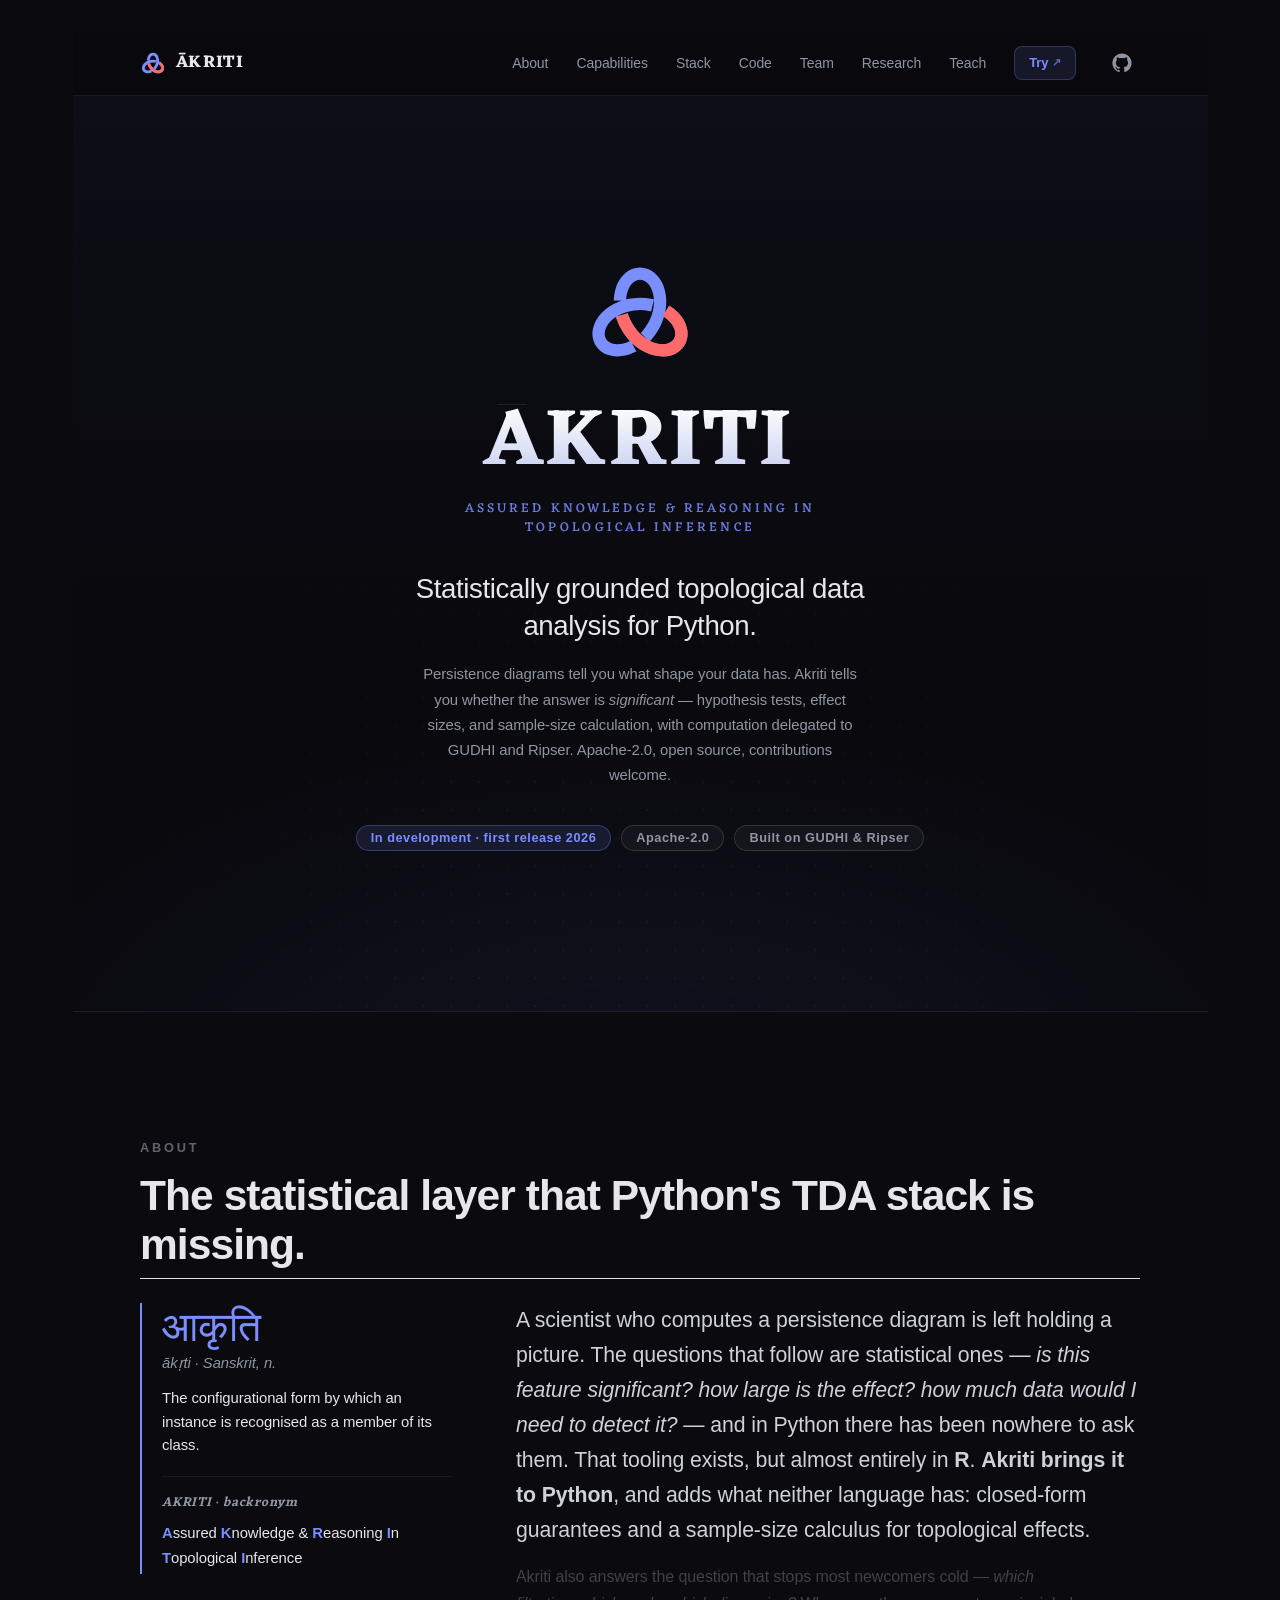
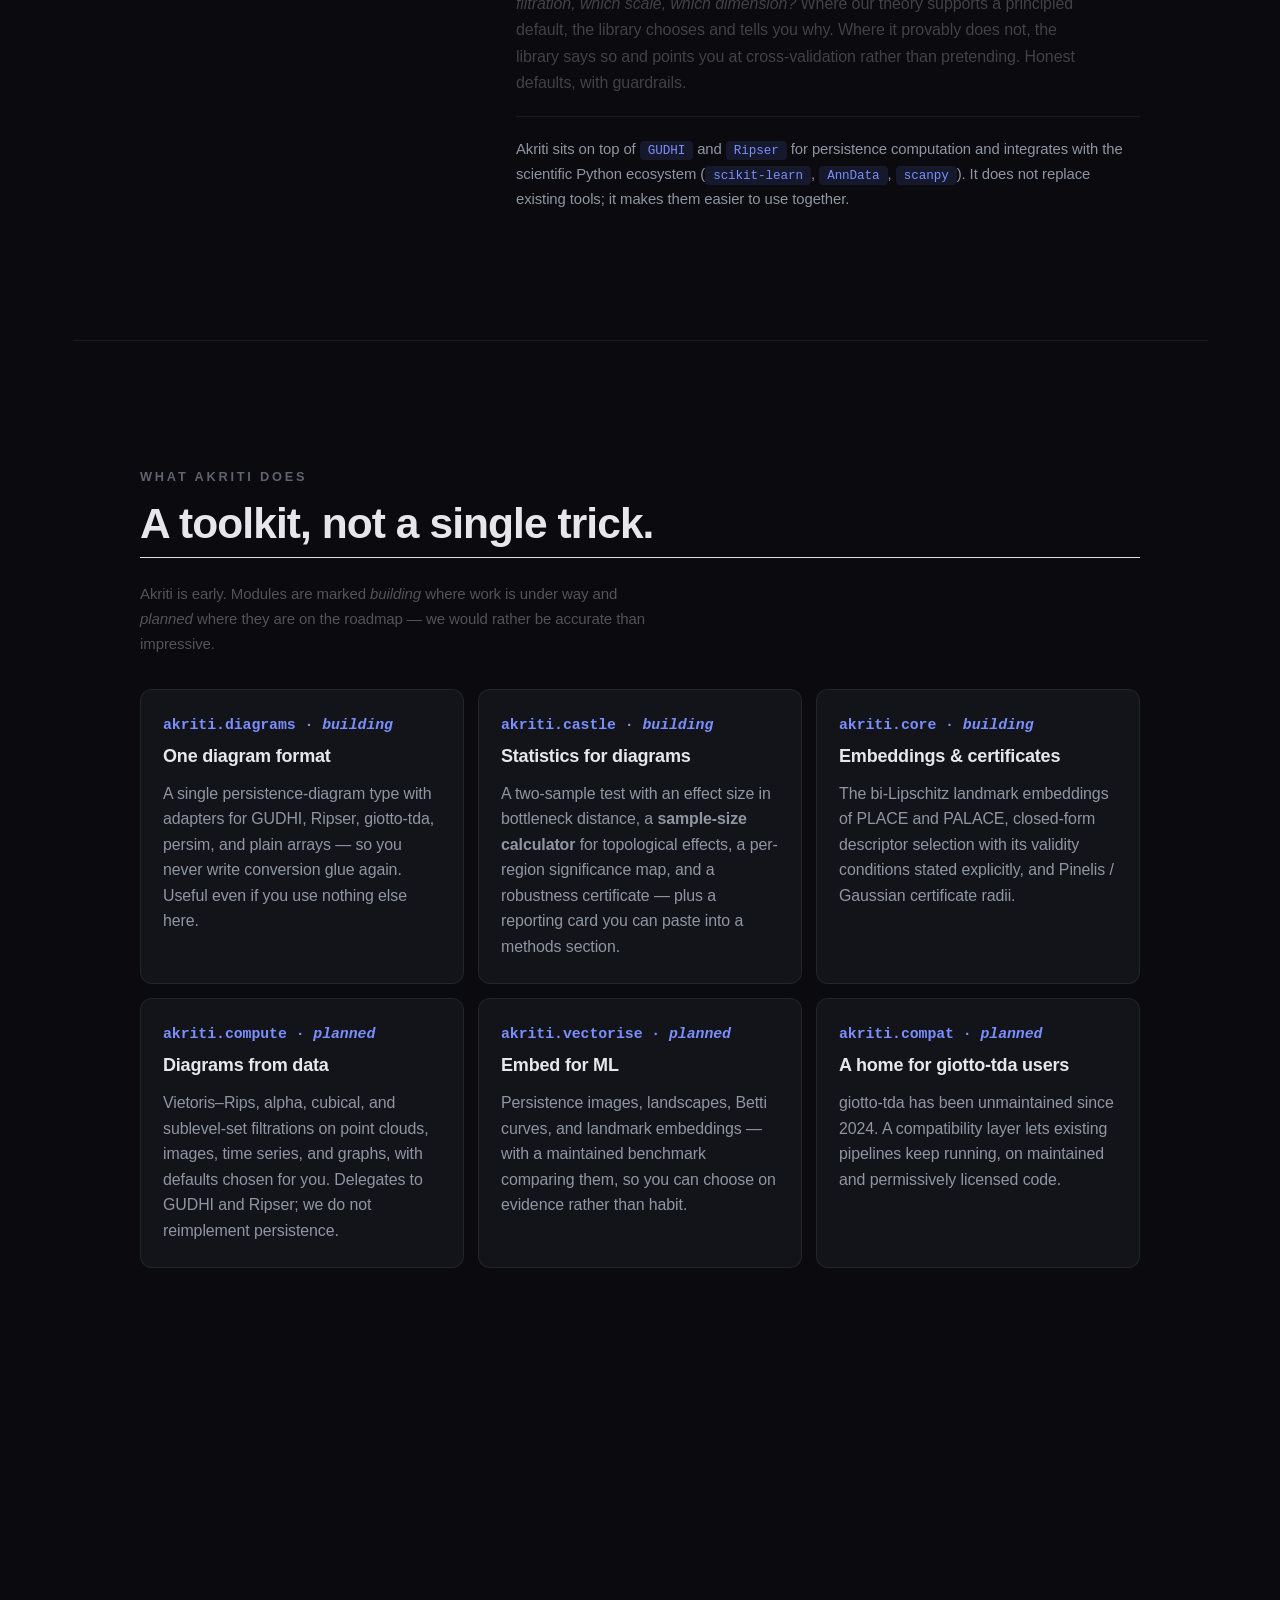
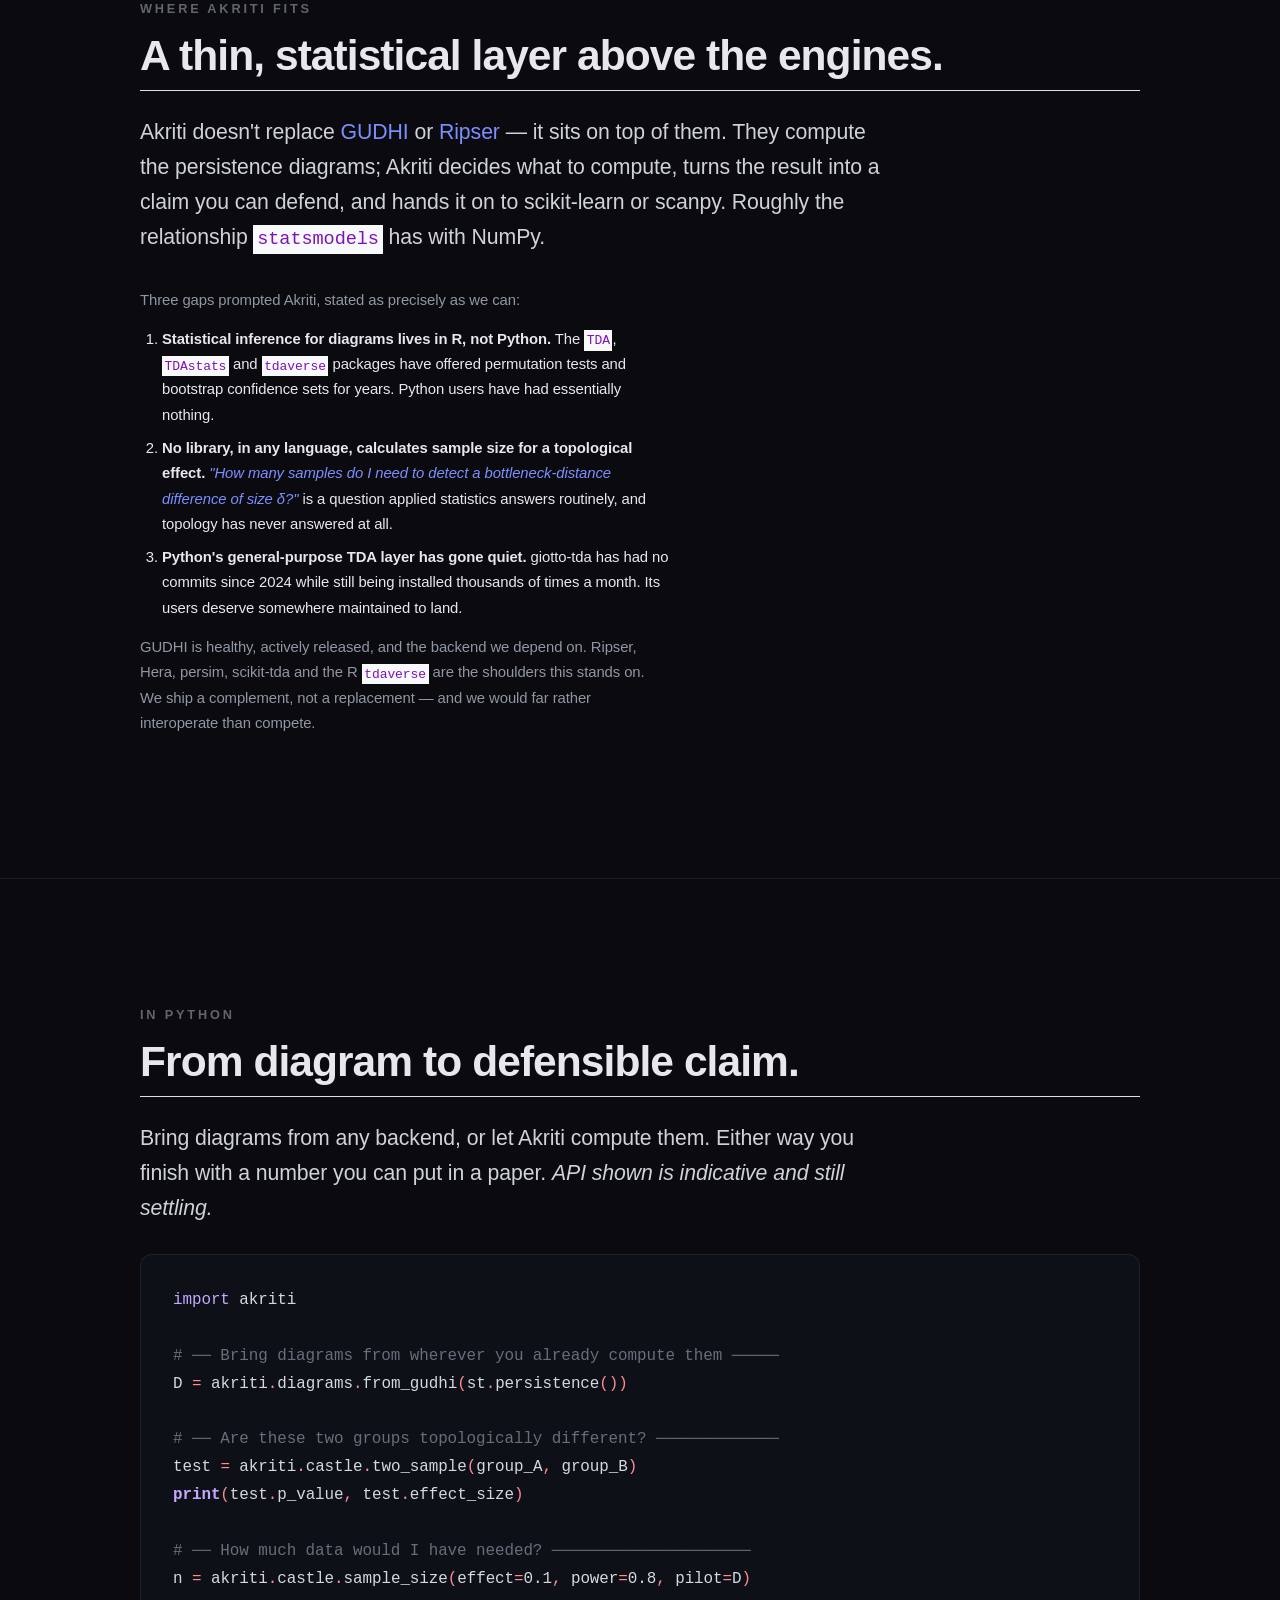
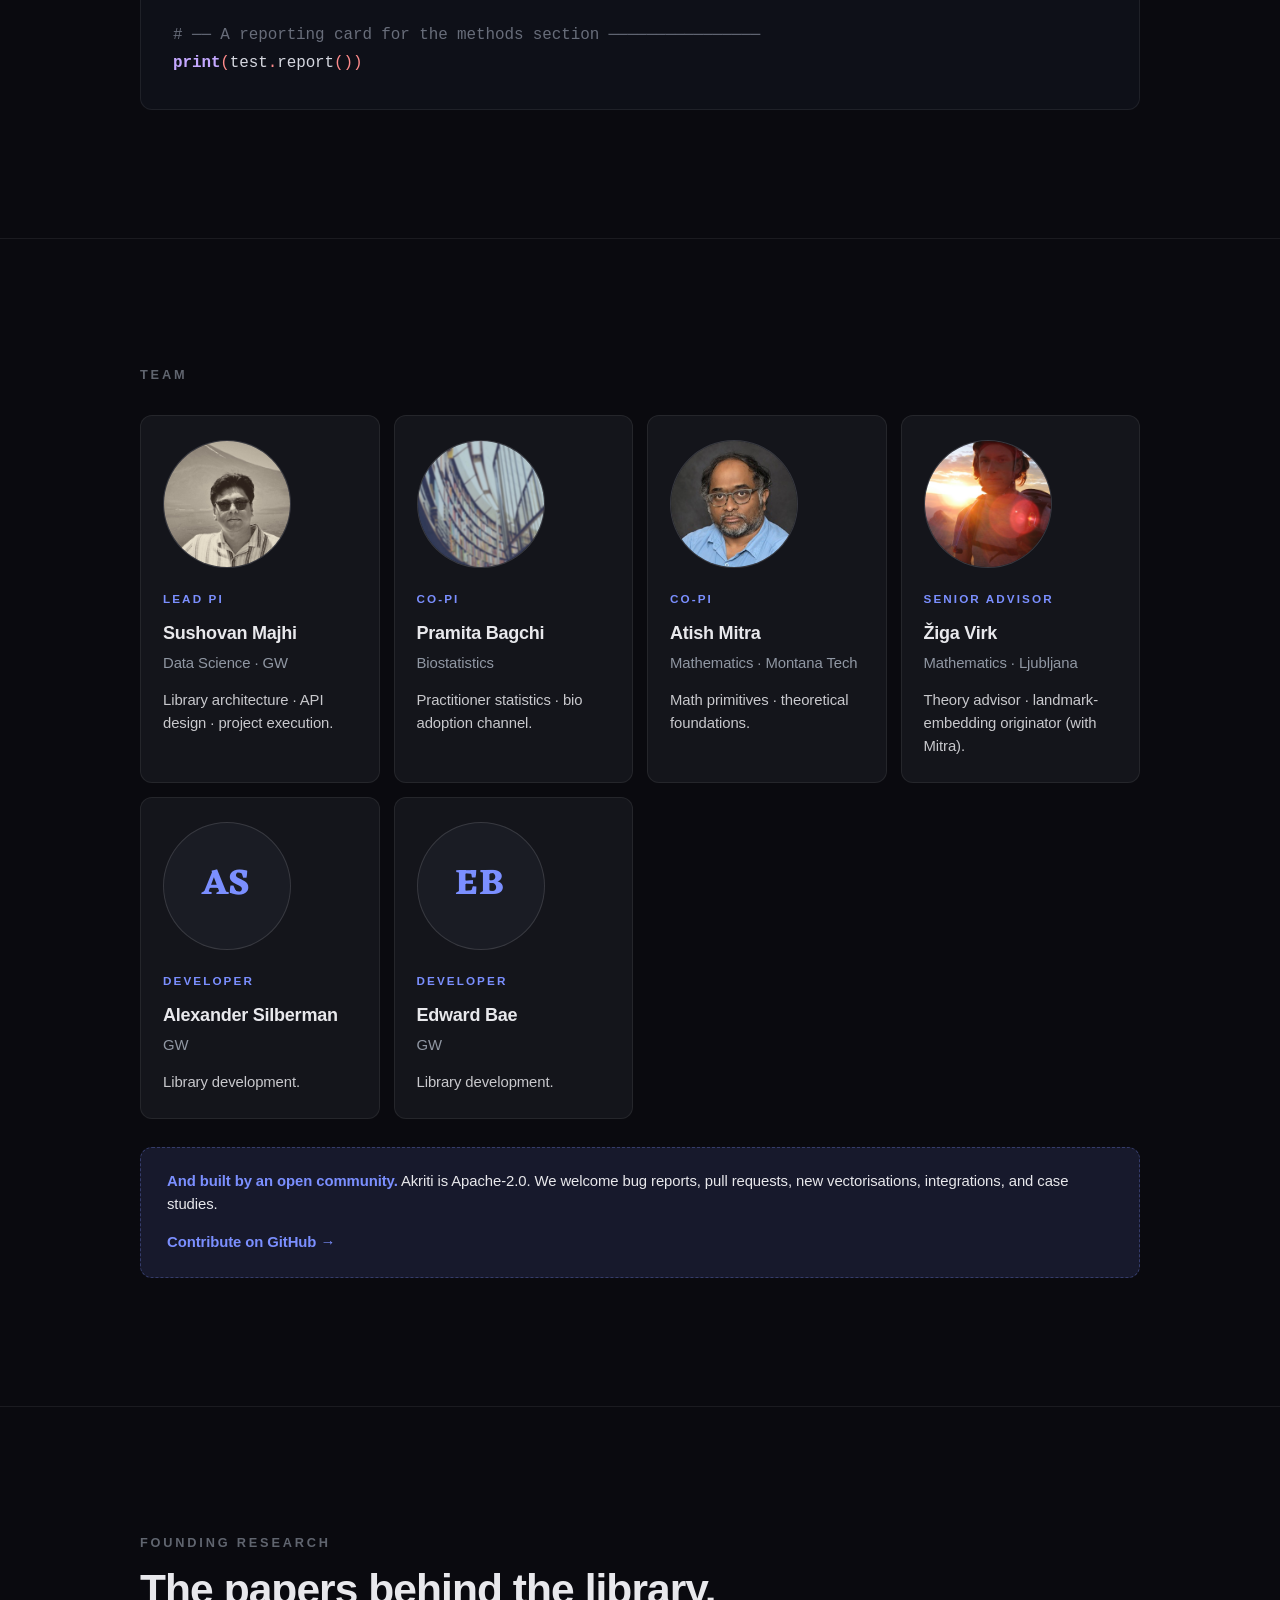
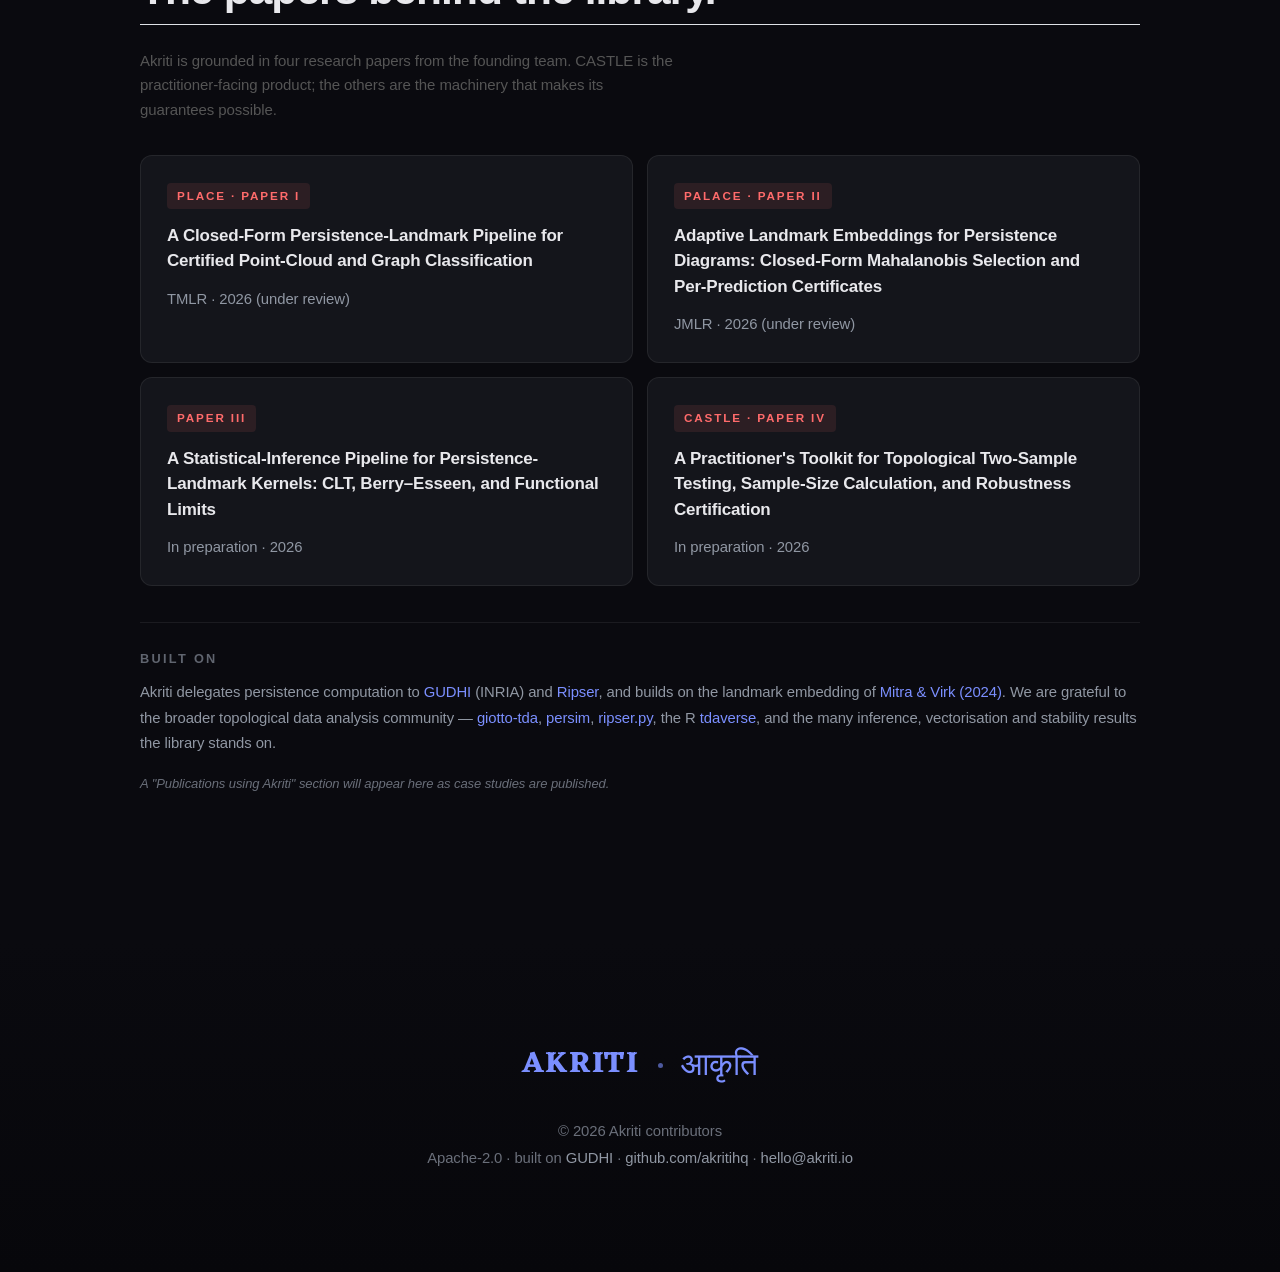
==== docs/index.html @ 57a14247 "Add Alexander Silberman and Edward Bae to the team Both GW, library development. Portraits intention" ====
<!DOCTYPE html>
<html xmlns="http://www.w3.org/1999/xhtml" lang="en" xml:lang="en"><head>

<meta charset="utf-8">
<meta name="generator" content="quarto-1.7.29">

<meta name="viewport" content="width=device-width, initial-scale=1.0, user-scalable=yes">

<meta name="description" content="Akriti is an open-source Python library bringing statistical inference to topological data analysis: hypothesis tests, effect sizes, and sample-size calculation for persistence diagrams. Computation delegated to GUDHI and Ripser. Apache-2.0.">

<title>Akriti — Statistically grounded topological data analysis for Python – Akriti</title>
<style>
code{white-space: pre-wrap;}
span.smallcaps{font-variant: small-caps;}
div.columns{display: flex; gap: min(4vw, 1.5em);}
div.column{flex: auto; overflow-x: auto;}
div.hanging-indent{margin-left: 1.5em; text-indent: -1.5em;}
ul.task-list{list-style: none;}
ul.task-list li input[type="checkbox"] {
  width: 0.8em;
  margin: 0 0.8em 0.2em -1em; /* quarto-specific, see https://github.com/quarto-dev/quarto-cli/issues/4556 */ 
  vertical-align: middle;
}
</style>


<script src="site_libs/quarto-nav/quarto-nav.js"></script>
<script src="site_libs/clipboard/clipboard.min.js"></script>
<script src="site_libs/quarto-search/autocomplete.umd.js"></script>
<script src="site_libs/quarto-search/fuse.min.js"></script>
<script src="site_libs/quarto-search/quarto-search.js"></script>
<meta name="quarto:offset" content="./">
<link href="./branding/akriti-mark.svg" rel="icon" type="image/svg+xml">
<script src="site_libs/quarto-html/quarto.js" type="module"></script>
<script src="site_libs/quarto-html/tabsets/tabsets.js" type="module"></script>
<script src="site_libs/quarto-html/popper.min.js"></script>
<script src="site_libs/bootstrap/bootstrap.min.js"></script>
<link href="site_libs/bootstrap/bootstrap-icons.css" rel="stylesheet">
<link href="site_libs/bootstrap/bootstrap-b6317a8418182cb2d80973c47a145888.min.css" rel="stylesheet" append-hash="true" id="quarto-bootstrap" data-mode="dark">
<script id="quarto-search-options" type="application/json">{
  "location": "sidebar",
  "copy-button": false,
  "collapse-after": 3,
  "panel-placement": "start",
  "type": "textbox",
  "limit": 50,
  "keyboard-shortcut": [
    "f",
    "/",
    "s"
  ],
  "show-item-context": false,
  "language": {
    "search-no-results-text": "No results",
    "search-matching-documents-text": "matching documents",
    "search-copy-link-title": "Copy link to search",
    "search-hide-matches-text": "Hide additional matches",
    "search-more-match-text": "more match in this document",
    "search-more-matches-text": "more matches in this document",
    "search-clear-button-title": "Clear",
    "search-text-placeholder": "",
    "search-detached-cancel-button-title": "Cancel",
    "search-submit-button-title": "Submit",
    "search-label": "Search"
  }
}</script>
<meta name="color-scheme" content="dark">
<meta name="theme-color" content="#0a0a0f">
<link rel="preconnect" href="https://rsms.me/">
<link rel="stylesheet" href="https://rsms.me/inter/inter.css">
<link rel="preconnect" href="https://fonts.googleapis.com">
<link rel="preconnect" href="https://fonts.gstatic.com" crossorigin="">
<link href="https://fonts.googleapis.com/css2?family=Eczar:wght@500;600;700;800&amp;display=swap" rel="stylesheet">
<link rel="icon" type="image/svg+xml" href="branding/akriti-mark-dark.svg">


<meta property="og:title" content="Akriti — Statistically grounded topological data analysis for Python">
<meta property="og:description" content="Akriti is an open-source Python library bringing statistical inference to topological data analysis: hypothesis tests, effect sizes, and sample-size calculation for persistence diagrams. Computation delegated to GUDHI and Ripser. Apache-2.0.">
<meta property="og:image" content="https://akriti.io/branding/akriti-mark-dark.svg">
<meta property="og:site_name" content="Akriti">
<meta property="og:image:alt" content="">
<meta name="twitter:title" content="Akriti — Statistically grounded topological data analysis for Python">
<meta name="twitter:description" content="Akriti is an open-source Python library bringing statistical inference to topological data analysis: hypothesis tests, effect sizes, and sample-size calculation for persistence diagrams. Computation delegated to GUDHI and Ripser. Apache-2.0.">
<meta name="twitter:image" content="https://akriti.io/branding/akriti-mark-dark.svg">
<meta name="twitter:creator" content="@akritihq">
<meta name="twitter:site" content="@akritihq">
<meta name="twitter:card" content="summary_large_image">
<meta name="twitter:image:alt" content="">
</head>

<body class="quarto-light">

<div id="quarto-search-results"></div>
<!-- content -->
<div id="quarto-content" class="quarto-container page-columns page-rows-contents page-layout-full">
<!-- sidebar -->
<!-- margin-sidebar -->
    
<!-- main -->
<main class="content column-page" id="quarto-document-content"><header id="title-block-header" class="quarto-title-block"></header>




<nav class="akriti-nav" aria-label="Primary">
  <div class="nav-inner">
    <a href="#top" class="nav-brand" aria-label="Akriti — home">
      <img src="branding/akriti-mark-dark.svg" alt="" class="nav-mark">
      <span class="nav-wordmark">ĀKRITI</span>
    </a>
    <ul class="nav-links">
      <li><a href="#about">About</a></li>
      <li><a href="#capabilities">Capabilities</a></li>
      <li><a href="#stack">Stack</a></li>
      <li><a href="#code">Code</a></li>
      <li><a href="#team">Team</a></li>
      <li><a href="#research">Research</a></li>
      <li><a href="./teach/">Teach</a></li>
    </ul>
    <a href="https://huggingface.co/spaces/akritihq/try" class="nav-try" target="_blank" rel="noopener">
      Try&nbsp;<span aria-hidden="true">↗</span>
    </a>
    <a href="https://github.com/akritihq" class="nav-github" aria-label="Akriti on GitHub" target="_blank" rel="noopener">
      <svg viewbox="0 0 24 24" width="20" height="20" fill="currentColor" aria-hidden="true">
        <path d="M12 .5C5.65.5.5 5.65.5 12c0 5.08 3.29 9.39 7.86 10.92.58.11.79-.25.79-.56 0-.28-.01-1.01-.02-1.99-3.2.69-3.87-1.54-3.87-1.54-.52-1.33-1.27-1.69-1.27-1.69-1.04-.71.08-.7.08-.7 1.15.08 1.76 1.18 1.76 1.18 1.02 1.75 2.69 1.25 3.34.96.1-.74.4-1.25.73-1.54-2.55-.29-5.24-1.28-5.24-5.69 0-1.26.45-2.29 1.18-3.1-.12-.29-.51-1.46.11-3.05 0 0 .96-.31 3.15 1.18.91-.25 1.89-.38 2.86-.39.97.01 1.95.14 2.86.39 2.18-1.49 3.14-1.18 3.14-1.18.62 1.59.23 2.76.11 3.05.74.81 1.18 1.84 1.18 3.1 0 4.42-2.69 5.39-5.26 5.68.41.36.78 1.06.78 2.14 0 1.55-.01 2.8-.01 3.18 0 .31.21.68.8.56C20.21 21.39 23.5 17.08 23.5 12 23.5 5.65 18.35.5 12 .5z"></path>
      </svg>
    </a>
  </div>
</nav>

<a id="top"></a>
<section class="hero">
  <img src="branding/akriti-mark-dark.svg" alt="Akriti" class="mark">
  <h1 class="wordmark">ĀKRITI</h1>
  <p class="backronym-tagline">Assured Knowledge &amp; Reasoning In Topological Inference</p>
  <p class="tagline">Statistically grounded topological data analysis for Python.</p>
  <p class="sublede">Persistence diagrams tell you what shape your data has. Akriti tells you whether the answer is <em>significant</em> — hypothesis tests, effect sizes, and sample-size calculation, with computation delegated to GUDHI and Ripser. Apache-2.0, open source, contributions welcome.</p>
  <div class="badges">
    <span class="badge primary">In development · first release 2026</span>
    <span class="badge">Apache-2.0</span>
    <span class="badge">Built on GUDHI &amp; Ripser</span>
  </div>
</section>
<section class="akriti-section" id="about">
  <div class="akriti-container">
    <h3 class="section-heading">About</h3>
    <h2 class="section-title">The statistical layer that Python's TDA stack is missing.</h2>
    <div class="about-grid">
      <div class="etymology">
        <div class="devanagari">आकृति</div>
        <div class="translit">ākṛti · Sanskrit, n.</div>
        <div class="gloss">The configurational form by which an instance is recognised as a member of its class.</div>
        <div class="backronym">
          <div class="backronym-label">AKRITI · backronym</div>
          <div class="backronym-expansion">
            <strong>A</strong>ssured <strong>K</strong>nowledge &amp;
            <strong>R</strong>easoning <strong>I</strong>n
            <strong>T</strong>opological <strong>I</strong>nference
          </div>
        </div>
      </div>
      <div>
        <p class="lede">A scientist who computes a persistence diagram is left holding a picture. The questions that follow are statistical ones — <em>is this feature significant? how large is the effect? how much data would I need to detect it?</em> — and in Python there has been nowhere to ask them. That tooling exists, but almost entirely in <strong>R</strong>. <strong>Akriti brings it to Python</strong>, and adds what neither language has: closed-form guarantees and a sample-size calculus for topological effects.</p>
        <p class="lede" style="font-size:16px;color:#444;">Akriti also answers the question that stops most newcomers cold — <em>which filtration, which scale, which dimension?</em> Where our theory supports a principled default, the library chooses and tells you why. Where it provably does not, the library says so and points you at cross-validation rather than pretending. Honest defaults, with guardrails.</p>
        <div class="ecosystem-line">
          Akriti sits on top of <code>GUDHI</code> and <code>Ripser</code> for persistence computation and integrates with the scientific Python ecosystem (<code>scikit-learn</code>, <code>AnnData</code>, <code>scanpy</code>). It does not replace existing tools; it makes them easier to use together.
        </div>
      </div>
    </div>
  </div>
</section>
<section class="akriti-section" id="capabilities">
  <div class="akriti-container">
    <h3 class="section-heading">What Akriti does</h3>
    <h2 class="section-title">A toolkit, not a single trick.</h2>
    <p class="lede" style="font-size:15px;color:#555;">Akriti is early. Modules are marked <em>building</em> where work is under way and <em>planned</em> where they are on the roadmap — we would rather be accurate than impressive.</p>
    <div class="cap-grid">
      <div class="cap-card">
        <div class="cap-name">akriti.diagrams · <em>building</em></div>
        <div class="cap-title">One diagram format</div>
        <div class="cap-body">A single persistence-diagram type with adapters for GUDHI, Ripser, giotto-tda, persim, and plain arrays — so you never write conversion glue again. Useful even if you use nothing else here.</div>
      </div>
      <div class="cap-card">
        <div class="cap-name">akriti.castle · <em>building</em></div>
        <div class="cap-title">Statistics for diagrams</div>
        <div class="cap-body">A two-sample test with an effect size in bottleneck distance, a <strong>sample-size calculator</strong> for topological effects, a per-region significance map, and a robustness certificate — plus a reporting card you can paste into a methods section.</div>
      </div>
      <div class="cap-card">
        <div class="cap-name">akriti.core · <em>building</em></div>
        <div class="cap-title">Embeddings &amp; certificates</div>
        <div class="cap-body">The bi-Lipschitz landmark embeddings of PLACE and PALACE, closed-form descriptor selection with its validity conditions stated explicitly, and Pinelis / Gaussian certificate radii.</div>
      </div>
      <div class="cap-card">
        <div class="cap-name">akriti.compute · <em>planned</em></div>
        <div class="cap-title">Diagrams from data</div>
        <div class="cap-body">Vietoris–Rips, alpha, cubical, and sublevel-set filtrations on point clouds, images, time series, and graphs, with defaults chosen for you. Delegates to GUDHI and Ripser; we do not reimplement persistence.</div>
      </div>
      <div class="cap-card">
        <div class="cap-name">akriti.vectorise · <em>planned</em></div>
        <div class="cap-title">Embed for ML</div>
        <div class="cap-body">Persistence images, landscapes, Betti curves, and landmark embeddings — with a maintained benchmark comparing them, so you can choose on evidence rather than habit.</div>
      </div>
      <div class="cap-card">
        <div class="cap-name">akriti.compat · <em>planned</em></div>
        <div class="cap-title">A home for giotto-tda users</div>
        <div class="cap-body">giotto-tda has been unmaintained since 2024. A compatibility layer lets existing pipelines keep running, on maintained and permissively licensed code.</div>
      </div>
    </div>
    </div>
  </section></main></div>

<section class="akriti-section" id="stack">
  <div class="akriti-container">
    <h3 class="section-heading">Where Akriti fits</h3>
    <h2 class="section-title">A thin, statistical layer above the engines.</h2>
    <p class="lede">Akriti doesn't replace <a href="https://gudhi.inria.fr/">GUDHI</a> or <a href="https://ripser.scikit-tda.org/">Ripser</a> — it sits on top of them. They compute the persistence diagrams; Akriti decides what to compute, turns the result into a claim you can defend, and hands it on to scikit-learn or scanpy. Roughly the relationship <code>statsmodels</code> has with NumPy.</p>

    <div class="compare-closing">
      <p>Three gaps prompted Akriti, stated as precisely as we can:</p>
      <ol>
        <li><strong>Statistical inference for diagrams lives in R, not Python.</strong> The <code>TDA</code>, <code>TDAstats</code> and <code>tdaverse</code> packages have offered permutation tests and bootstrap confidence sets for years. Python users have had essentially nothing.</li>
        <li><strong>No library, in any language, calculates sample size for a topological effect.</strong> <em>"How many samples do I need to detect a bottleneck-distance difference of size δ?"</em> is a question applied statistics answers routinely, and topology has never answered at all.</li>
        <li><strong>Python's general-purpose TDA layer has gone quiet.</strong> giotto-tda has had no commits since 2024 while still being installed thousands of times a month. Its users deserve somewhere maintained to land.</li>
      </ol>
      <p>GUDHI is healthy, actively released, and the backend we depend on. Ripser, Hera, persim, scikit-tda and the R <code>tdaverse</code> are the shoulders this stands on. We ship a complement, not a replacement — and we would far rather interoperate than compete.</p>
    </div>
  </div>
</section>
<section class="akriti-section" id="code">
  <div class="akriti-container">
    <h3 class="section-heading">In Python</h3>
    <h2 class="section-title">From diagram to defensible claim.</h2>
    <p class="lede">Bring diagrams from any backend, or let Akriti compute them. Either way you finish with a number you can put in a paper. <em>API shown is indicative and still settling.</em></p>
    <pre class="code-block"><span class="k">import</span> <span class="n">akriti</span>

<span class="c"># ── Bring diagrams from wherever you already compute them ─────</span>
<span class="n">D</span> <span class="o">=</span> <span class="n">akriti</span><span class="o">.</span><span class="n">diagrams</span><span class="o">.</span><span class="n">from_gudhi</span><span class="o">(</span><span class="n">st</span><span class="o">.</span><span class="n">persistence</span><span class="o">())</span>

<span class="c"># ── Are these two groups topologically different? ─────────────</span>
<span class="n">test</span> <span class="o">=</span> <span class="n">akriti</span><span class="o">.</span><span class="n">castle</span><span class="o">.</span><span class="n">two_sample</span><span class="o">(</span><span class="n">group_A</span><span class="o">,</span> <span class="n">group_B</span><span class="o">)</span>
<span class="b">print</span><span class="o">(</span><span class="n">test</span><span class="o">.</span><span class="n">p_value</span><span class="o">,</span> <span class="n">test</span><span class="o">.</span><span class="n">effect_size</span><span class="o">)</span>

<span class="c"># ── How much data would I have needed? ─────────────────────</span>
<span class="n">n</span> <span class="o">=</span> <span class="n">akriti</span><span class="o">.</span><span class="n">castle</span><span class="o">.</span><span class="n">sample_size</span><span class="o">(</span><span class="n">effect</span><span class="o">=</span><span class="m">0.1</span><span class="o">,</span> <span class="n">power</span><span class="o">=</span><span class="m">0.8</span><span class="o">,</span> <span class="n">pilot</span><span class="o">=</span><span class="n">D</span><span class="o">)</span>

<span class="c"># ── A reporting card for the methods section ────────────────</span>
<span class="b">print</span><span class="o">(</span><span class="n">test</span><span class="o">.</span><span class="n">report</span><span class="o">())</span></pre>
  </div>
</section>
<section class="akriti-section" id="team">
  <div class="akriti-container">
    <h3 class="section-heading">Team</h3>
    <div class="team-grid">
      <div class="team-card">
        <div class="avatar">
          <img src="branding/team/sushovan-majhi.jpg" alt="Portrait of Sushovan Majhi" loading="lazy" onerror="this.remove()">
          <span class="initials" aria-hidden="true">SM</span>
        </div>
        <div class="role">Lead PI</div>
        <div class="name">Sushovan Majhi</div>
        <div class="affil">Data Science · GW</div>
        <div class="owns">Library architecture · API design · project execution.</div>
      </div>
      <div class="team-card">
        <div class="avatar">
          <img src="branding/team/pramita-bagchi.jpg" alt="Portrait of Pramita Bagchi" loading="lazy" onerror="this.remove()">
          <span class="initials" aria-hidden="true">PB</span>
        </div>
        <div class="role">Co-PI</div>
        <div class="name">Pramita Bagchi</div>
        <div class="affil">Biostatistics</div>
        <div class="owns">Practitioner statistics · bio adoption channel.</div>
      </div>
      <div class="team-card">
        <div class="avatar">
          <img src="branding/team/atish-mitra.jpg" alt="Portrait of Atish Mitra" loading="lazy" onerror="this.remove()">
          <span class="initials" aria-hidden="true">AM</span>
        </div>
        <div class="role">Co-PI</div>
        <div class="name">Atish Mitra</div>
        <div class="affil">Mathematics · Montana Tech</div>
        <div class="owns">Math primitives · theoretical foundations.</div>
      </div>
      <div class="team-card">
        <div class="avatar">
          <img src="branding/team/ziga-virk.jpg" alt="Portrait of Žiga Virk" loading="lazy" onerror="this.remove()">
          <span class="initials" aria-hidden="true">ŽV</span>
        </div>
        <div class="role">Senior advisor</div>
        <div class="name">Žiga Virk</div>
        <div class="affil">Mathematics · Ljubljana</div>
        <div class="owns">Theory advisor · landmark-embedding originator (with Mitra).</div>
      </div>
      <div class="team-card">
        <div class="avatar">
          <img src="branding/team/alexander-silberman.jpg" alt="Portrait of Alexander Silberman" loading="lazy" onerror="this.remove()">
          <span class="initials" aria-hidden="true">AS</span>
        </div>
        <div class="role">Developer</div>
        <div class="name">Alexander Silberman</div>
        <div class="affil">GW</div>
        <div class="owns">Library development.</div>
      </div>
      <div class="team-card">
        <div class="avatar">
          <img src="branding/team/edward-bae.jpg" alt="Portrait of Edward Bae" loading="lazy" onerror="this.remove()">
          <span class="initials" aria-hidden="true">EB</span>
        </div>
        <div class="role">Developer</div>
        <div class="name">Edward Bae</div>
        <div class="affil">GW</div>
        <div class="owns">Library development.</div>
      </div>
    </div>
    <div class="community-banner">
      <div class="text"><strong>And built by an open community.</strong> Akriti is Apache-2.0. We welcome bug reports, pull requests, new vectorisations, integrations, and case studies.</div>
      <a href="https://github.com/akritihq">Contribute on GitHub →</a>
    </div>
  </div>
</section>
<section class="akriti-section" id="research">
  <div class="akriti-container">
    <h3 class="section-heading">Founding research</h3>
    <h2 class="section-title">The papers behind the library.</h2>
    <p class="lede" style="font-size:15px;color:#555;">Akriti is grounded in four research papers from the founding team. CASTLE is the practitioner-facing product; the others are the machinery that makes its guarantees possible.</p>
    <div class="papers-grid">
      <div class="paper-card">
        <div class="tag">PLACE · Paper I</div>
        <div class="title">A Closed-Form Persistence-Landmark Pipeline for Certified Point-Cloud and Graph Classification</div>
        <div class="meta">TMLR · 2026 (under review)</div>
      </div>
      <div class="paper-card">
        <div class="tag">PALACE · Paper II</div>
        <div class="title">Adaptive Landmark Embeddings for Persistence Diagrams: Closed-Form Mahalanobis Selection and Per-Prediction Certificates</div>
        <div class="meta">JMLR · 2026 (under review)</div>
      </div>
      <div class="paper-card">
        <div class="tag">Paper III</div>
        <div class="title">A Statistical-Inference Pipeline for Persistence-Landmark Kernels: CLT, Berry–Esseen, and Functional Limits</div>
        <div class="meta">In preparation · 2026</div>
      </div>
      <div class="paper-card">
        <div class="tag">CASTLE · Paper IV</div>
        <div class="title">A Practitioner's Toolkit for Topological Two-Sample Testing, Sample-Size Calculation, and Robustness Certification</div>
        <div class="meta">In preparation · 2026</div>
      </div>
    </div>
    <div class="built-on">
      <h4>Built on</h4>
      <p>Akriti delegates persistence computation to <a href="https://gudhi.inria.fr/">GUDHI</a> (INRIA) and <a href="https://ripser.scikit-tda.org/">Ripser</a>, and builds on the landmark embedding of <a href="https://arxiv.org/abs/2402.04860">Mitra &amp; Virk (2024)</a>. We are grateful to the broader topological data analysis community — <a href="https://giotto-ai.github.io/gtda-docs/">giotto-tda</a>, <a href="https://persim.scikit-tda.org/">persim</a>, <a href="https://ripser.scikit-tda.org/">ripser.py</a>, the R <a href="https://github.com/tdaverse">tdaverse</a>, and the many inference, vectorisation and stability results the library stands on.</p>
      <p style="margin-top:12px;color:#666;font-size:13px;"><em>A "Publications using Akriti" section will appear here as case studies are published.</em></p>
    </div>
  </div>
</section>
<footer class="akriti-footer">
  <div class="akriti-container">
    <div class="seal">
      <span class="latin">AKRITI</span>
      <span class="dot"></span>
      <span class="deva">आकृति</span>
    </div>
    <div class="footer-meta">
      <span class="row">© 2026 Akriti contributors</span>
      <span class="row">Apache-2.0 · built on <a href="https://gudhi.inria.fr/">GUDHI</a> · <a href="https://github.com/akritihq">github.com/akritihq</a> · <a href="mailto:hello@akriti.io">hello@akriti.io</a></span>
    </div>
  </div>
</footer>



 <!-- /main -->
 <!-- /content -->




</body></html>
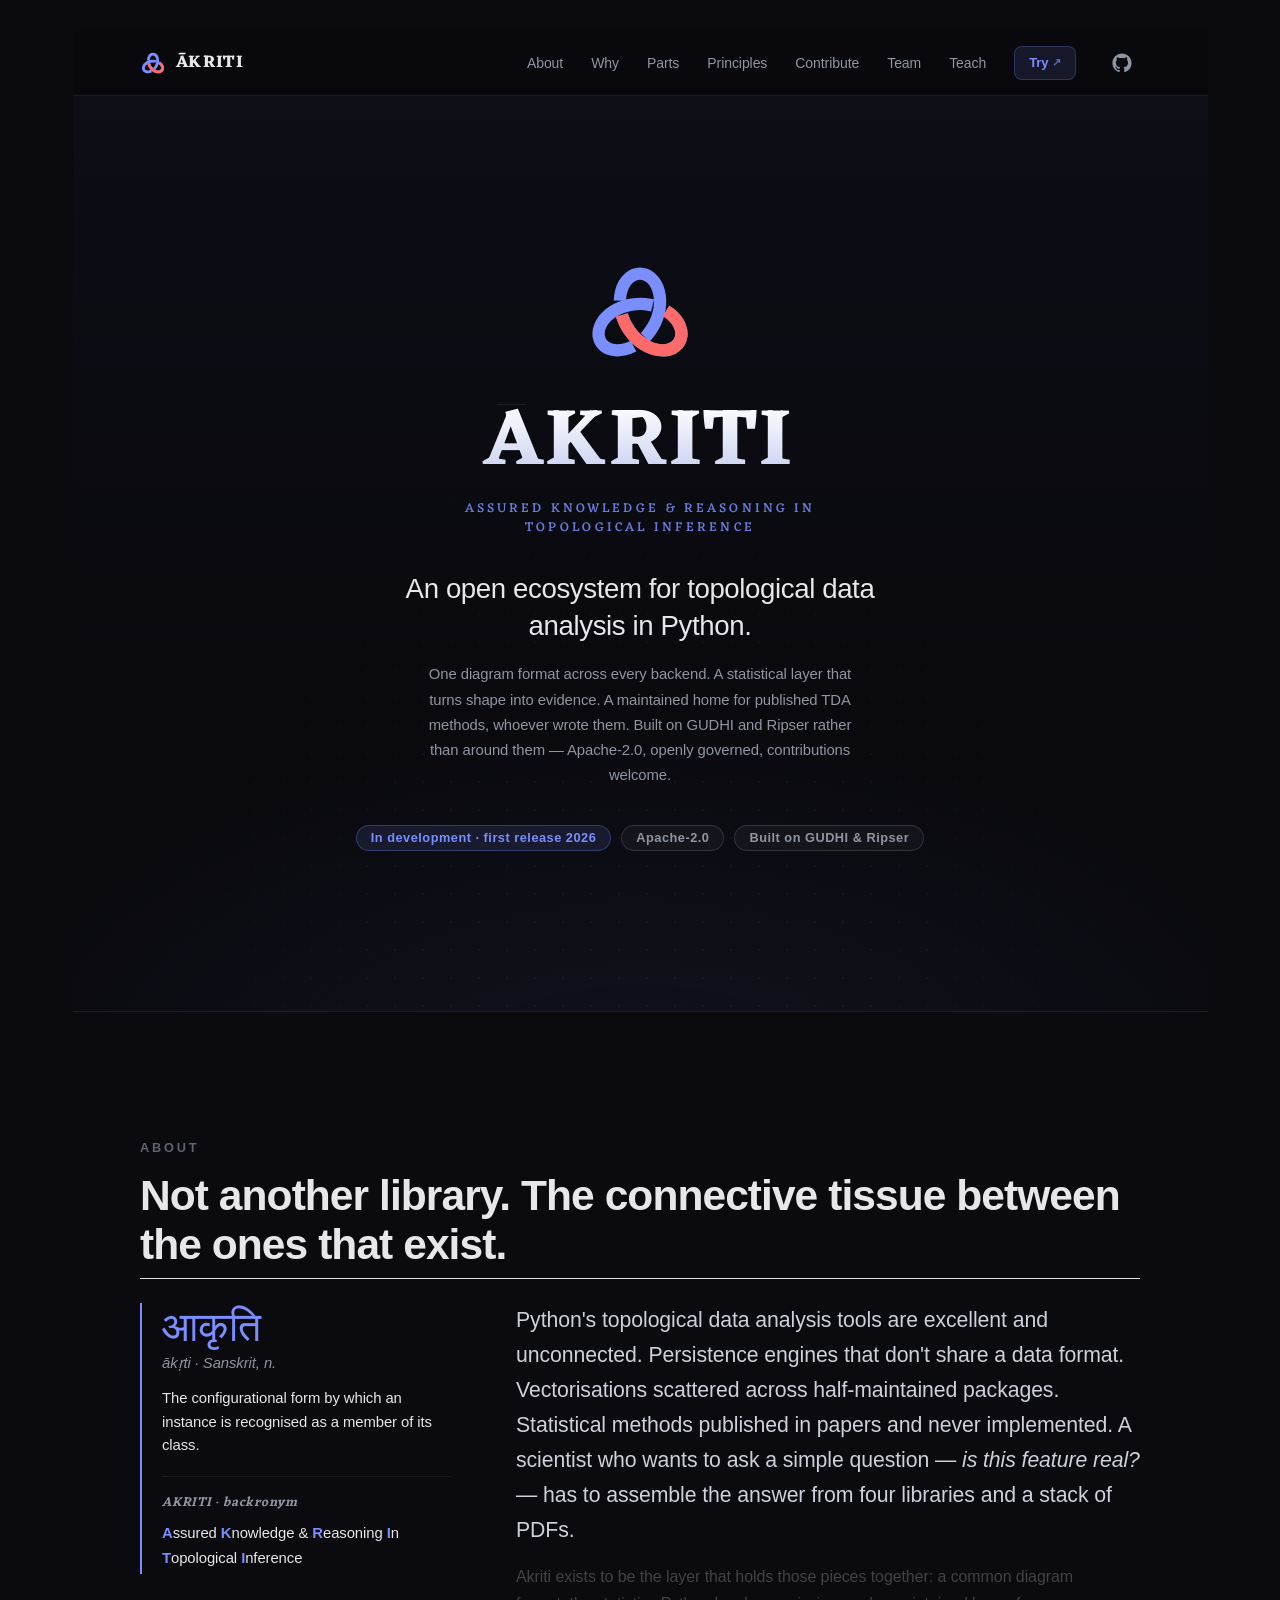
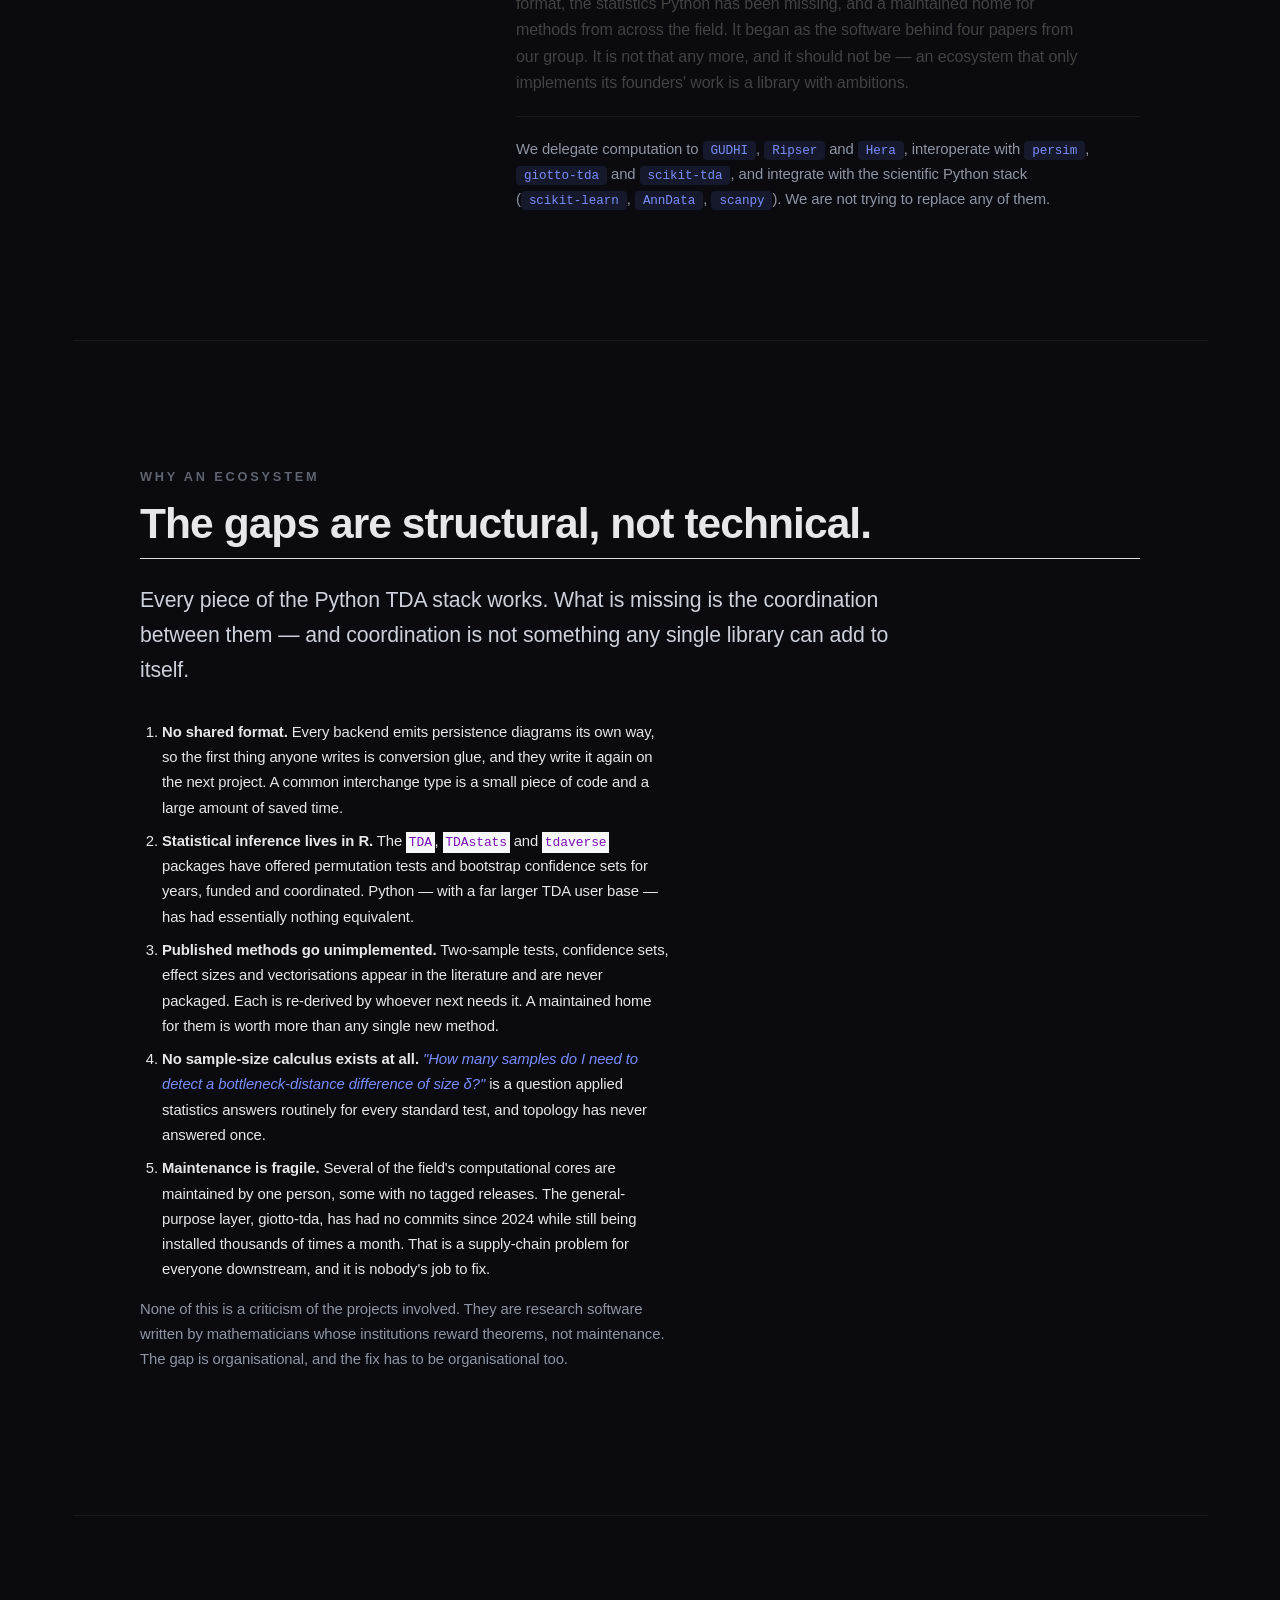
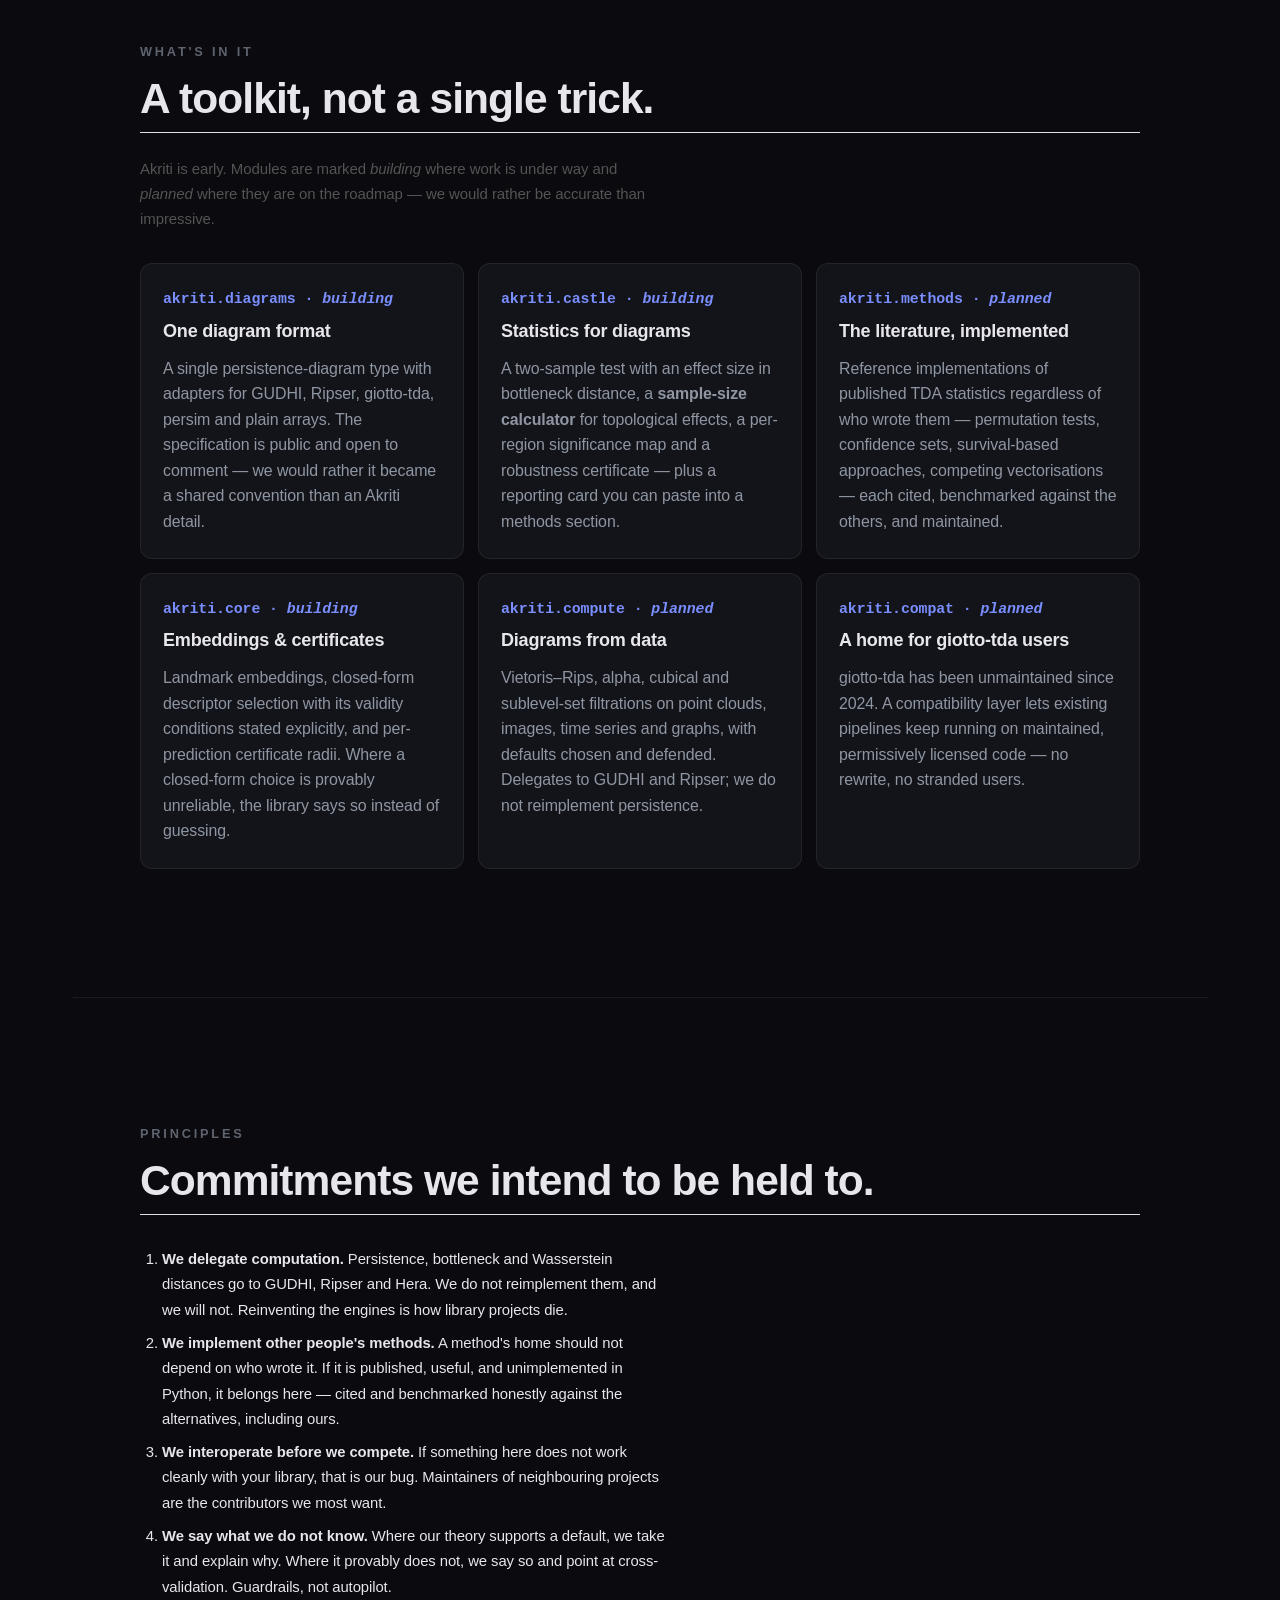
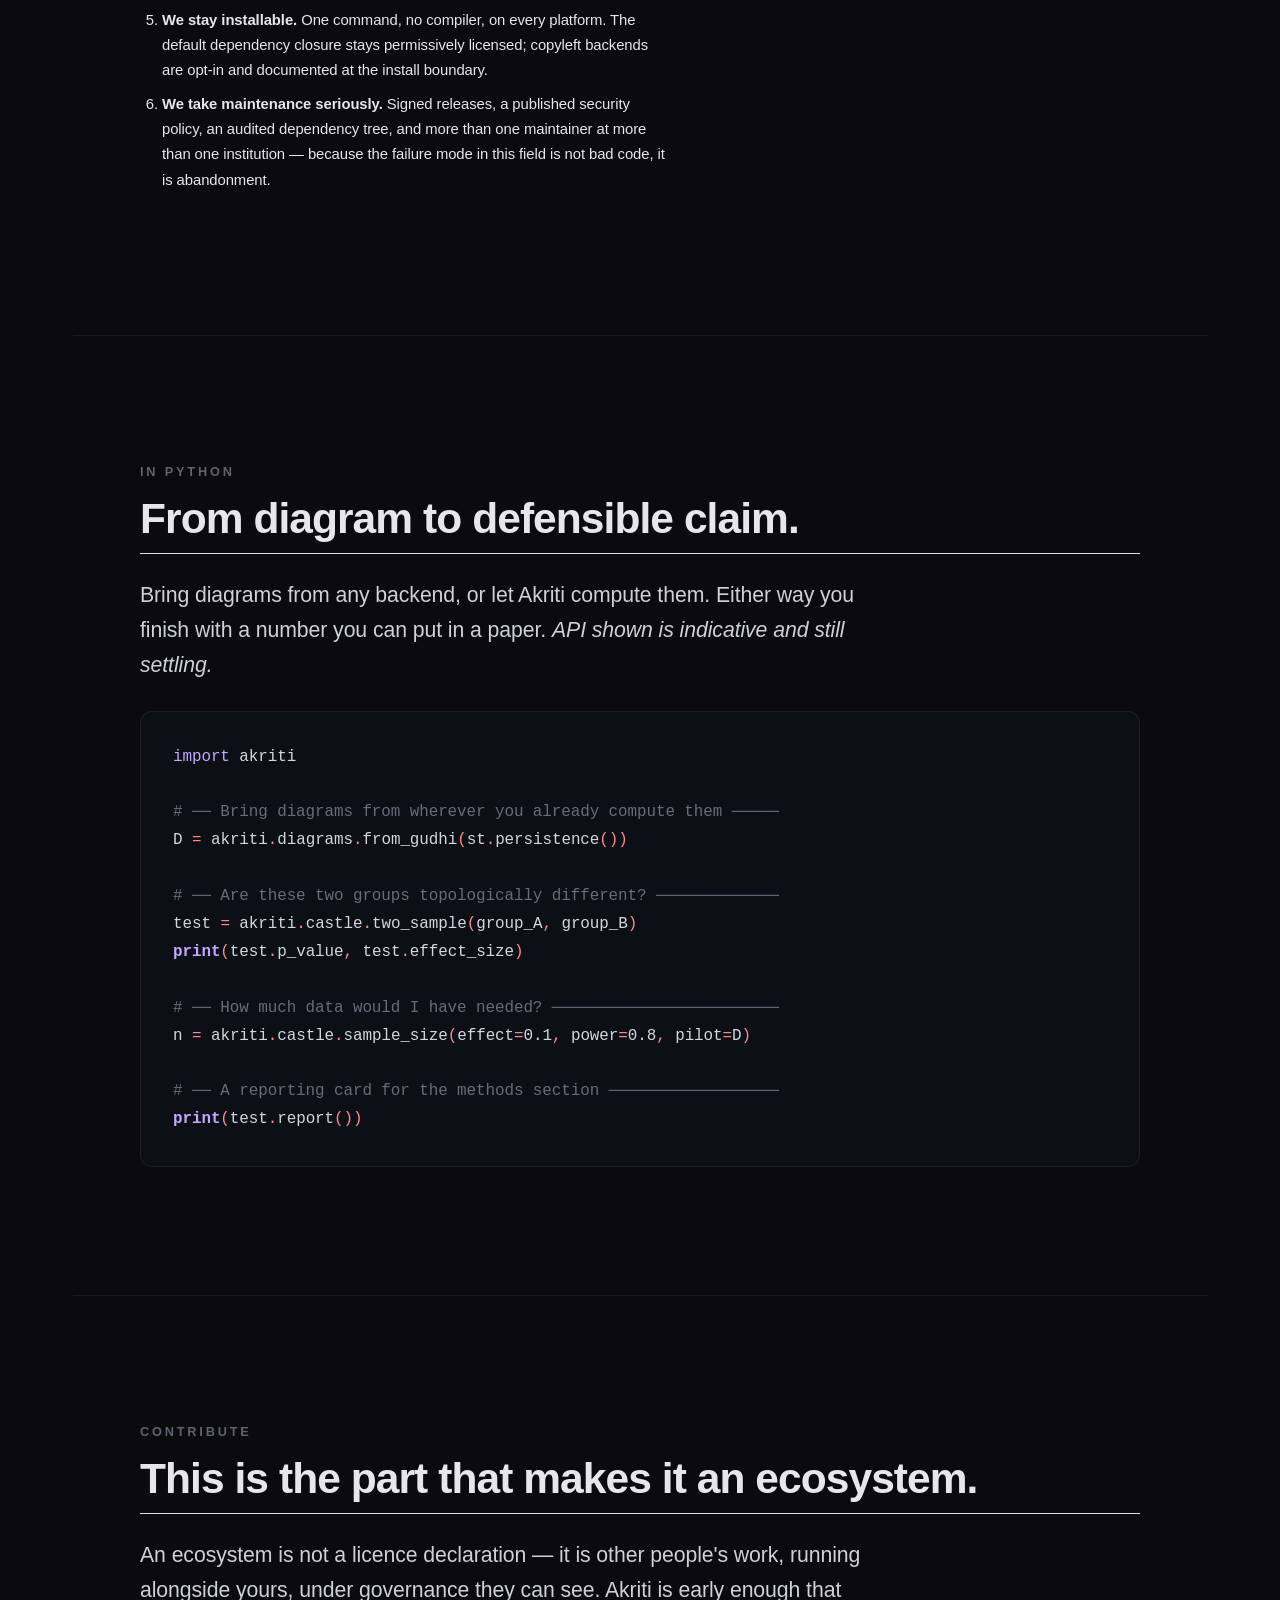
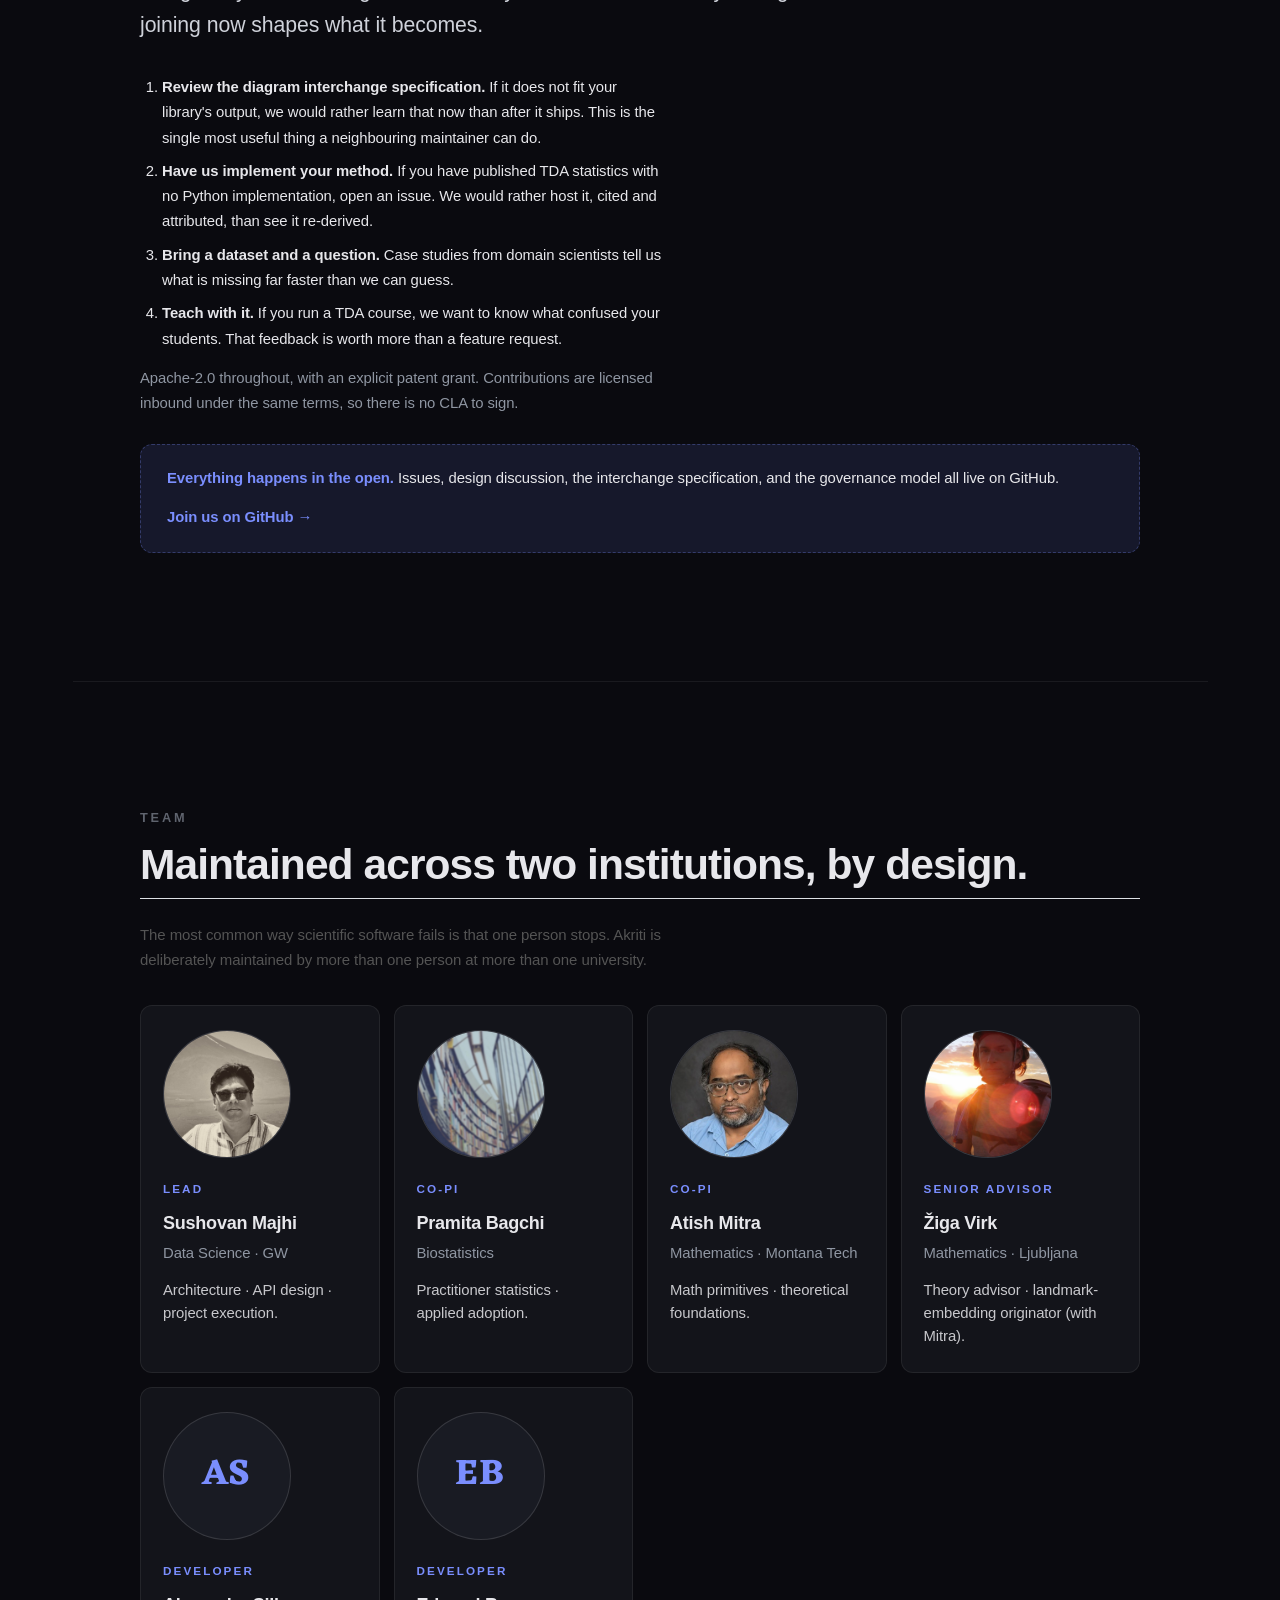
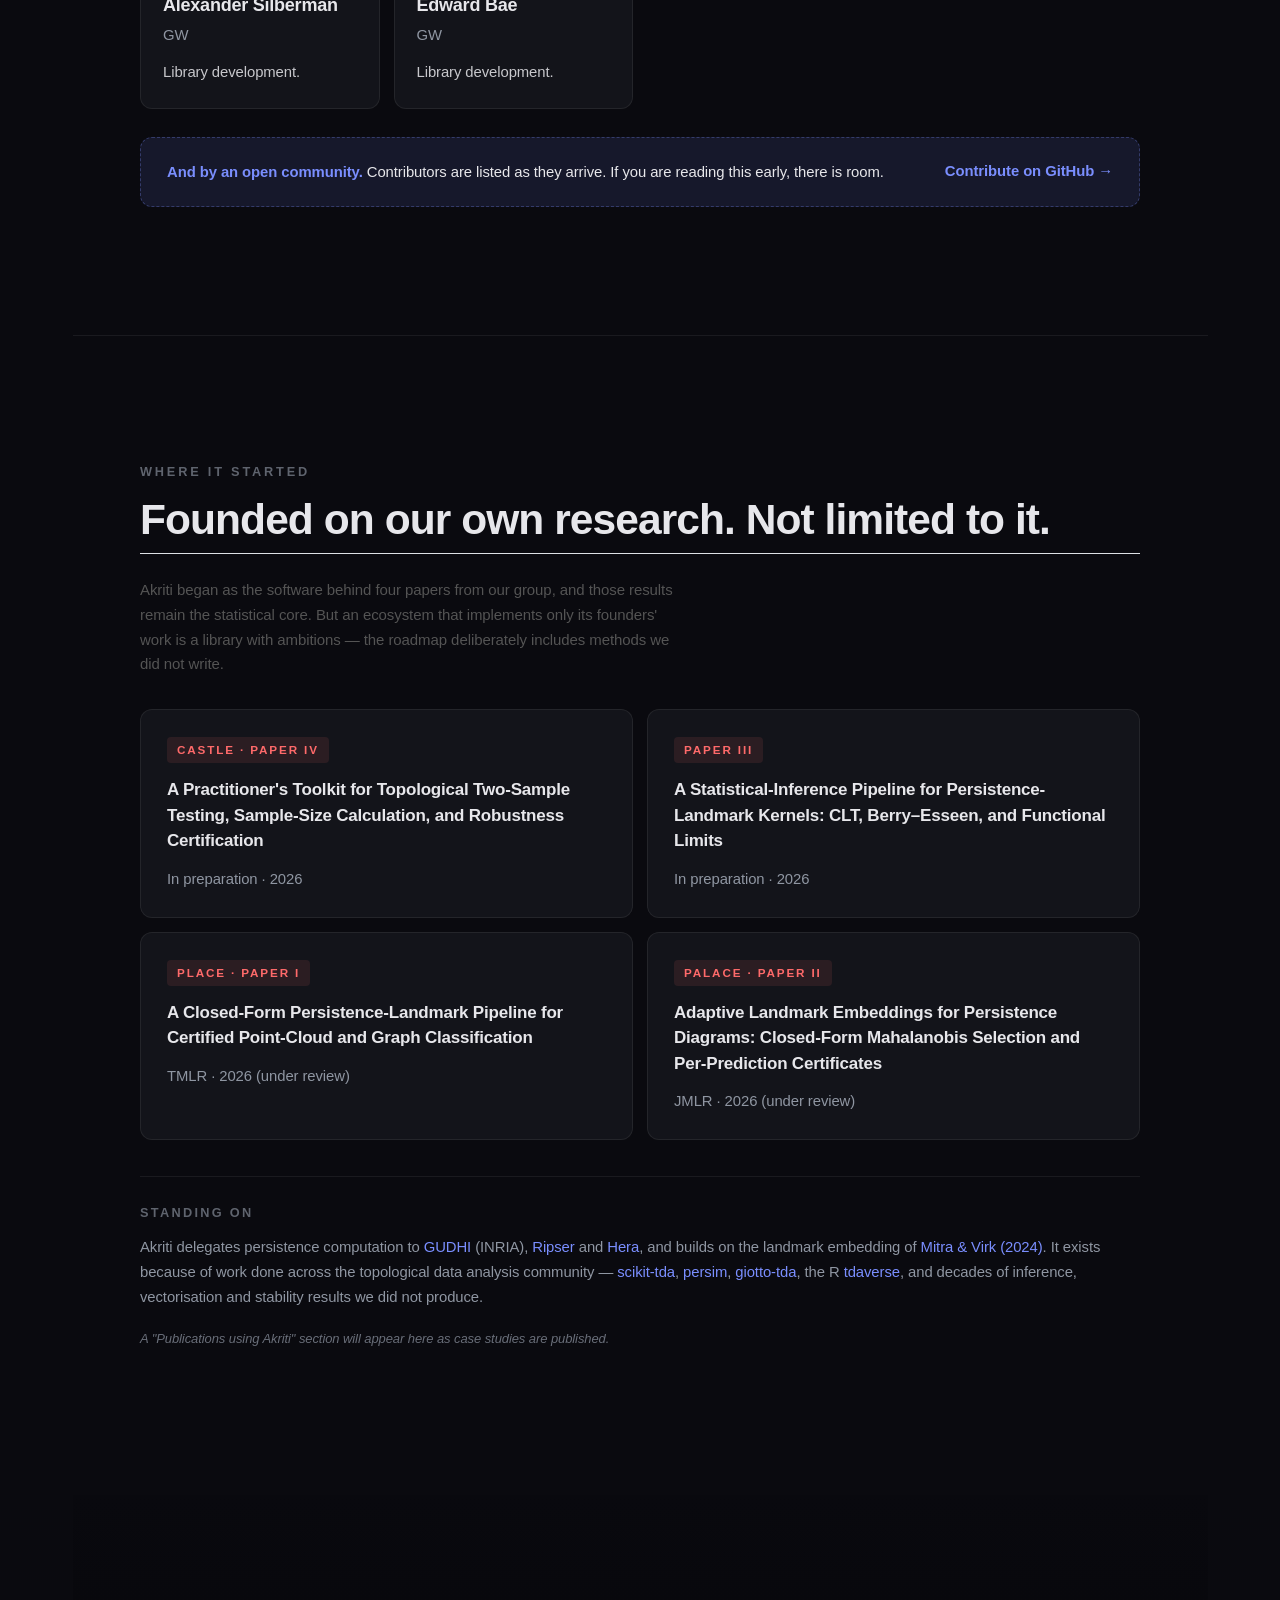
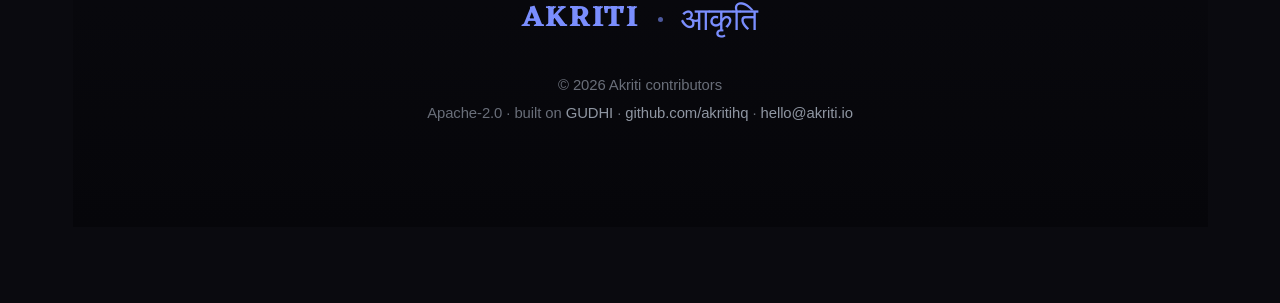
==== commit 9f0d9406: "Reframe the site around the ecosystem, not the papers Akriti is no longer the software behind four p" ====
--- a/docs/index.html
+++ b/docs/index.html
@@ -6,9 +6,9 @@
 
 <meta name="viewport" content="width=device-width, initial-scale=1.0, user-scalable=yes">
 
-<meta name="description" content="Akriti is an open-source Python library bringing statistical inference to topological data analysis: hypothesis tests, effect sizes, and sample-size calculation for persistence diagrams. Computation delegated to GUDHI and Ripser. Apache-2.0.">
-
-<title>Akriti — Statistically grounded topological data analysis for Python – Akriti</title>
+<meta name="description" content="Akriti is an open-source ecosystem for topological data analysis in Python: one diagram format across every backend, a statistical inference layer, and a maintained home for published TDA methods. Computation delegated to GUDHI and Ripser. Apache-2.0.">
+
+<title>Akriti — an open ecosystem for topological data analysis in Python – Akriti</title>
 <style>
 code{white-space: pre-wrap;}
 span.smallcaps{font-variant: small-caps;}
@@ -36,7 +36,7 @@
 <script src="site_libs/quarto-html/popper.min.js"></script>
 <script src="site_libs/bootstrap/bootstrap.min.js"></script>
 <link href="site_libs/bootstrap/bootstrap-icons.css" rel="stylesheet">
-<link href="site_libs/bootstrap/bootstrap-b6317a8418182cb2d80973c47a145888.min.css" rel="stylesheet" append-hash="true" id="quarto-bootstrap" data-mode="dark">
+<link href="site_libs/bootstrap/bootstrap-80daa4f1f4f0357976d2435cd443b12d.min.css" rel="stylesheet" append-hash="true" id="quarto-bootstrap" data-mode="dark">
 <script id="quarto-search-options" type="application/json">{
   "location": "sidebar",
   "copy-button": false,
@@ -74,13 +74,13 @@
 <link rel="icon" type="image/svg+xml" href="branding/akriti-mark-dark.svg">
 
 
-<meta property="og:title" content="Akriti — Statistically grounded topological data analysis for Python">
-<meta property="og:description" content="Akriti is an open-source Python library bringing statistical inference to topological data analysis: hypothesis tests, effect sizes, and sample-size calculation for persistence diagrams. Computation delegated to GUDHI and Ripser. Apache-2.0.">
+<meta property="og:title" content="Akriti — an open ecosystem for topological data analysis in Python">
+<meta property="og:description" content="Akriti is an open-source ecosystem for topological data analysis in Python: one diagram format across every backend, a statistical inference layer, and a maintained home for published TDA methods. Computation delegated to GUDHI and Ripser. Apache-2.0.">
 <meta property="og:image" content="https://akriti.io/branding/akriti-mark-dark.svg">
 <meta property="og:site_name" content="Akriti">
 <meta property="og:image:alt" content="">
-<meta name="twitter:title" content="Akriti — Statistically grounded topological data analysis for Python">
-<meta name="twitter:description" content="Akriti is an open-source Python library bringing statistical inference to topological data analysis: hypothesis tests, effect sizes, and sample-size calculation for persistence diagrams. Computation delegated to GUDHI and Ripser. Apache-2.0.">
+<meta name="twitter:title" content="Akriti — an open ecosystem for topological data analysis in Python">
+<meta name="twitter:description" content="Akriti is an open-source ecosystem for topological data analysis in Python: one diagram format across every backend, a statistical inference layer, and a maintained home for published TDA methods. Computation delegated to GUDHI and Ripser. Apache-2.0.">
 <meta name="twitter:image" content="https://akriti.io/branding/akriti-mark-dark.svg">
 <meta name="twitter:creator" content="@akritihq">
 <meta name="twitter:site" content="@akritihq">
@@ -110,11 +110,11 @@
     </a>
     <ul class="nav-links">
       <li><a href="#about">About</a></li>
-      <li><a href="#capabilities">Capabilities</a></li>
-      <li><a href="#stack">Stack</a></li>
-      <li><a href="#code">Code</a></li>
+      <li><a href="#why">Why</a></li>
+      <li><a href="#parts">Parts</a></li>
+      <li><a href="#principles">Principles</a></li>
+      <li><a href="#contribute">Contribute</a></li>
       <li><a href="#team">Team</a></li>
-      <li><a href="#research">Research</a></li>
       <li><a href="./teach/">Teach</a></li>
     </ul>
     <a href="https://huggingface.co/spaces/akritihq/try" class="nav-try" target="_blank" rel="noopener">
@@ -133,8 +133,8 @@
   <img src="branding/akriti-mark-dark.svg" alt="Akriti" class="mark">
   <h1 class="wordmark">ĀKRITI</h1>
   <p class="backronym-tagline">Assured Knowledge &amp; Reasoning In Topological Inference</p>
-  <p class="tagline">Statistically grounded topological data analysis for Python.</p>
-  <p class="sublede">Persistence diagrams tell you what shape your data has. Akriti tells you whether the answer is <em>significant</em> — hypothesis tests, effect sizes, and sample-size calculation, with computation delegated to GUDHI and Ripser. Apache-2.0, open source, contributions welcome.</p>
+  <p class="tagline">An open ecosystem for topological data analysis in Python.</p>
+  <p class="sublede">One diagram format across every backend. A statistical layer that turns shape into evidence. A maintained home for published TDA methods, whoever wrote them. Built on GUDHI and Ripser rather than around them — Apache-2.0, openly governed, contributions welcome.</p>
   <div class="badges">
     <span class="badge primary">In development · first release 2026</span>
     <span class="badge">Apache-2.0</span>
@@ -144,7 +144,7 @@
 <section class="akriti-section" id="about">
   <div class="akriti-container">
     <h3 class="section-heading">About</h3>
-    <h2 class="section-title">The statistical layer that Python's TDA stack is missing.</h2>
+    <h2 class="section-title">Not another library. The connective tissue between the ones that exist.</h2>
     <div class="about-grid">
       <div class="etymology">
         <div class="devanagari">आकृति</div>
@@ -160,69 +160,85 @@
         </div>
       </div>
       <div>
-        <p class="lede">A scientist who computes a persistence diagram is left holding a picture. The questions that follow are statistical ones — <em>is this feature significant? how large is the effect? how much data would I need to detect it?</em> — and in Python there has been nowhere to ask them. That tooling exists, but almost entirely in <strong>R</strong>. <strong>Akriti brings it to Python</strong>, and adds what neither language has: closed-form guarantees and a sample-size calculus for topological effects.</p>
-        <p class="lede" style="font-size:16px;color:#444;">Akriti also answers the question that stops most newcomers cold — <em>which filtration, which scale, which dimension?</em> Where our theory supports a principled default, the library chooses and tells you why. Where it provably does not, the library says so and points you at cross-validation rather than pretending. Honest defaults, with guardrails.</p>
+        <p class="lede">Python's topological data analysis tools are excellent and unconnected. Persistence engines that don't share a data format. Vectorisations scattered across half-maintained packages. Statistical methods published in papers and never implemented. A scientist who wants to ask a simple question — <em>is this feature real?</em> — has to assemble the answer from four libraries and a stack of PDFs.</p>
+        <p class="lede" style="font-size:16px;color:#444;">Akriti exists to be the layer that holds those pieces together: a common diagram format, the statistics Python has been missing, and a maintained home for methods from across the field. It began as the software behind four papers from our group. It is not that any more, and it should not be — an ecosystem that only implements its founders' work is a library with ambitions.</p>
         <div class="ecosystem-line">
-          Akriti sits on top of <code>GUDHI</code> and <code>Ripser</code> for persistence computation and integrates with the scientific Python ecosystem (<code>scikit-learn</code>, <code>AnnData</code>, <code>scanpy</code>). It does not replace existing tools; it makes them easier to use together.
-        </div>
-      </div>
-    </div>
-  </div>
-</section>
-<section class="akriti-section" id="capabilities">
-  <div class="akriti-container">
-    <h3 class="section-heading">What Akriti does</h3>
+          We delegate computation to <code>GUDHI</code>, <code>Ripser</code> and <code>Hera</code>, interoperate with <code>persim</code>, <code>giotto-tda</code> and <code>scikit-tda</code>, and integrate with the scientific Python stack (<code>scikit-learn</code>, <code>AnnData</code>, <code>scanpy</code>). We are not trying to replace any of them.
+        </div>
+      </div>
+    </div>
+  </div>
+</section>
+<section class="akriti-section" id="why">
+  <div class="akriti-container">
+    <h3 class="section-heading">Why an ecosystem</h3>
+    <h2 class="section-title">The gaps are structural, not technical.</h2>
+    <p class="lede">Every piece of the Python TDA stack works. What is missing is the coordination between them — and coordination is not something any single library can add to itself.</p>
+
+    <div class="compare-closing">
+      <ol>
+        <li><strong>No shared format.</strong> Every backend emits persistence diagrams its own way, so the first thing anyone writes is conversion glue, and they write it again on the next project. A common interchange type is a small piece of code and a large amount of saved time.</li>
+        <li><strong>Statistical inference lives in R.</strong> The <code>TDA</code>, <code>TDAstats</code> and <code>tdaverse</code> packages have offered permutation tests and bootstrap confidence sets for years, funded and coordinated. Python — with a far larger TDA user base — has had essentially nothing equivalent.</li>
+        <li><strong>Published methods go unimplemented.</strong> Two-sample tests, confidence sets, effect sizes and vectorisations appear in the literature and are never packaged. Each is re-derived by whoever next needs it. A maintained home for them is worth more than any single new method.</li>
+        <li><strong>No sample-size calculus exists at all.</strong> <em>"How many samples do I need to detect a bottleneck-distance difference of size δ?"</em> is a question applied statistics answers routinely for every standard test, and topology has never answered once.</li>
+        <li><strong>Maintenance is fragile.</strong> Several of the field's computational cores are maintained by one person, some with no tagged releases. The general-purpose layer, giotto-tda, has had no commits since 2024 while still being installed thousands of times a month. That is a supply-chain problem for everyone downstream, and it is nobody's job to fix.</li>
+      </ol>
+      <p>None of this is a criticism of the projects involved. They are research software written by mathematicians whose institutions reward theorems, not maintenance. The gap is organisational, and the fix has to be organisational too.</p>
+    </div>
+  </div>
+</section>
+<section class="akriti-section" id="parts">
+  <div class="akriti-container">
+    <h3 class="section-heading">What's in it</h3>
     <h2 class="section-title">A toolkit, not a single trick.</h2>
     <p class="lede" style="font-size:15px;color:#555;">Akriti is early. Modules are marked <em>building</em> where work is under way and <em>planned</em> where they are on the roadmap — we would rather be accurate than impressive.</p>
     <div class="cap-grid">
       <div class="cap-card">
         <div class="cap-name">akriti.diagrams · <em>building</em></div>
         <div class="cap-title">One diagram format</div>
-        <div class="cap-body">A single persistence-diagram type with adapters for GUDHI, Ripser, giotto-tda, persim, and plain arrays — so you never write conversion glue again. Useful even if you use nothing else here.</div>
+        <div class="cap-body">A single persistence-diagram type with adapters for GUDHI, Ripser, giotto-tda, persim and plain arrays. The specification is public and open to comment — we would rather it became a shared convention than an Akriti detail.</div>
       </div>
       <div class="cap-card">
         <div class="cap-name">akriti.castle · <em>building</em></div>
         <div class="cap-title">Statistics for diagrams</div>
-        <div class="cap-body">A two-sample test with an effect size in bottleneck distance, a <strong>sample-size calculator</strong> for topological effects, a per-region significance map, and a robustness certificate — plus a reporting card you can paste into a methods section.</div>
+        <div class="cap-body">A two-sample test with an effect size in bottleneck distance, a <strong>sample-size calculator</strong> for topological effects, a per-region significance map and a robustness certificate — plus a reporting card you can paste into a methods section.</div>
+      </div>
+      <div class="cap-card">
+        <div class="cap-name">akriti.methods · <em>planned</em></div>
+        <div class="cap-title">The literature, implemented</div>
+        <div class="cap-body">Reference implementations of published TDA statistics regardless of who wrote them — permutation tests, confidence sets, survival-based approaches, competing vectorisations — each cited, benchmarked against the others, and maintained.</div>
       </div>
       <div class="cap-card">
         <div class="cap-name">akriti.core · <em>building</em></div>
         <div class="cap-title">Embeddings &amp; certificates</div>
-        <div class="cap-body">The bi-Lipschitz landmark embeddings of PLACE and PALACE, closed-form descriptor selection with its validity conditions stated explicitly, and Pinelis / Gaussian certificate radii.</div>
+        <div class="cap-body">Landmark embeddings, closed-form descriptor selection with its validity conditions stated explicitly, and per-prediction certificate radii. Where a closed-form choice is provably unreliable, the library says so instead of guessing.</div>
       </div>
       <div class="cap-card">
         <div class="cap-name">akriti.compute · <em>planned</em></div>
         <div class="cap-title">Diagrams from data</div>
-        <div class="cap-body">Vietoris–Rips, alpha, cubical, and sublevel-set filtrations on point clouds, images, time series, and graphs, with defaults chosen for you. Delegates to GUDHI and Ripser; we do not reimplement persistence.</div>
-      </div>
-      <div class="cap-card">
-        <div class="cap-name">akriti.vectorise · <em>planned</em></div>
-        <div class="cap-title">Embed for ML</div>
-        <div class="cap-body">Persistence images, landscapes, Betti curves, and landmark embeddings — with a maintained benchmark comparing them, so you can choose on evidence rather than habit.</div>
+        <div class="cap-body">Vietoris–Rips, alpha, cubical and sublevel-set filtrations on point clouds, images, time series and graphs, with defaults chosen and defended. Delegates to GUDHI and Ripser; we do not reimplement persistence.</div>
       </div>
       <div class="cap-card">
         <div class="cap-name">akriti.compat · <em>planned</em></div>
         <div class="cap-title">A home for giotto-tda users</div>
-        <div class="cap-body">giotto-tda has been unmaintained since 2024. A compatibility layer lets existing pipelines keep running, on maintained and permissively licensed code.</div>
-      </div>
-    </div>
-    </div>
-  </section></main></div>
-
-<section class="akriti-section" id="stack">
-  <div class="akriti-container">
-    <h3 class="section-heading">Where Akriti fits</h3>
-    <h2 class="section-title">A thin, statistical layer above the engines.</h2>
-    <p class="lede">Akriti doesn't replace <a href="https://gudhi.inria.fr/">GUDHI</a> or <a href="https://ripser.scikit-tda.org/">Ripser</a> — it sits on top of them. They compute the persistence diagrams; Akriti decides what to compute, turns the result into a claim you can defend, and hands it on to scikit-learn or scanpy. Roughly the relationship <code>statsmodels</code> has with NumPy.</p>
-
+        <div class="cap-body">giotto-tda has been unmaintained since 2024. A compatibility layer lets existing pipelines keep running on maintained, permissively licensed code — no rewrite, no stranded users.</div>
+      </div>
+    </div>
+  </div>
+</section>
+<section class="akriti-section" id="principles">
+  <div class="akriti-container">
+    <h3 class="section-heading">Principles</h3>
+    <h2 class="section-title">Commitments we intend to be held to.</h2>
     <div class="compare-closing">
-      <p>Three gaps prompted Akriti, stated as precisely as we can:</p>
       <ol>
-        <li><strong>Statistical inference for diagrams lives in R, not Python.</strong> The <code>TDA</code>, <code>TDAstats</code> and <code>tdaverse</code> packages have offered permutation tests and bootstrap confidence sets for years. Python users have had essentially nothing.</li>
-        <li><strong>No library, in any language, calculates sample size for a topological effect.</strong> <em>"How many samples do I need to detect a bottleneck-distance difference of size δ?"</em> is a question applied statistics answers routinely, and topology has never answered at all.</li>
-        <li><strong>Python's general-purpose TDA layer has gone quiet.</strong> giotto-tda has had no commits since 2024 while still being installed thousands of times a month. Its users deserve somewhere maintained to land.</li>
+        <li><strong>We delegate computation.</strong> Persistence, bottleneck and Wasserstein distances go to GUDHI, Ripser and Hera. We do not reimplement them, and we will not. Reinventing the engines is how library projects die.</li>
+        <li><strong>We implement other people's methods.</strong> A method's home should not depend on who wrote it. If it is published, useful, and unimplemented in Python, it belongs here — cited and benchmarked honestly against the alternatives, including ours.</li>
+        <li><strong>We interoperate before we compete.</strong> If something here does not work cleanly with your library, that is our bug. Maintainers of neighbouring projects are the contributors we most want.</li>
+        <li><strong>We say what we do not know.</strong> Where our theory supports a default, we take it and explain why. Where it provably does not, we say so and point at cross-validation. Guardrails, not autopilot.</li>
+        <li><strong>We stay installable.</strong> One command, no compiler, on every platform. The default dependency closure stays permissively licensed; copyleft backends are opt-in and documented at the install boundary.</li>
+        <li><strong>We take maintenance seriously.</strong> Signed releases, a published security policy, an audited dependency tree, and more than one maintainer at more than one institution — because the failure mode in this field is not bad code, it is abandonment.</li>
       </ol>
-      <p>GUDHI is healthy, actively released, and the backend we depend on. Ripser, Hera, persim, scikit-tda and the R <code>tdaverse</code> are the shoulders this stands on. We ship a complement, not a replacement — and we would far rather interoperate than compete.</p>
     </div>
   </div>
 </section>
@@ -240,26 +256,48 @@
 <span class="n">test</span> <span class="o">=</span> <span class="n">akriti</span><span class="o">.</span><span class="n">castle</span><span class="o">.</span><span class="n">two_sample</span><span class="o">(</span><span class="n">group_A</span><span class="o">,</span> <span class="n">group_B</span><span class="o">)</span>
 <span class="b">print</span><span class="o">(</span><span class="n">test</span><span class="o">.</span><span class="n">p_value</span><span class="o">,</span> <span class="n">test</span><span class="o">.</span><span class="n">effect_size</span><span class="o">)</span>
 
-<span class="c"># ── How much data would I have needed? ─────────────────────</span>
-<span class="n">n</span> <span class="o">=</span> <span class="n">akriti</span><span class="o">.</span><span class="n">castle</span><span class="o">.</span><span class="n">sample_size</span><span class="o">(</span><span class="n">effect</span><span class="o">=</span><span class="m">0.1</span><span class="o">,</span> <span class="n">power</span><span class="o">=</span><span class="m">0.8</span><span class="o">,</span> <span class="n">pilot</span><span class="o">=</span><span class="n">D</span><span class="o">)</span>
-
-<span class="c"># ── A reporting card for the methods section ────────────────</span>
+<span class="c"># ── How much data would I have needed? ────────────────────────</span>
+<span class="n">n</span> <span class="o">=</span> <span class="n">akriti</span><span class="o">.</span><span class="n">castle</span><span class="o">.</span><span class="n">sample_size</span><span class="o">(</span><span class="n">effect</span><span class="o">=</span><span class="n">0.1</span><span class="o">,</span> <span class="n">power</span><span class="o">=</span><span class="n">0.8</span><span class="o">,</span> <span class="n">pilot</span><span class="o">=</span><span class="n">D</span><span class="o">)</span>
+
+<span class="c"># ── A reporting card for the methods section ──────────────────</span>
 <span class="b">print</span><span class="o">(</span><span class="n">test</span><span class="o">.</span><span class="n">report</span><span class="o">())</span></pre>
   </div>
 </section>
+<section class="akriti-section" id="contribute">
+  <div class="akriti-container">
+    <h3 class="section-heading">Contribute</h3>
+    <h2 class="section-title">This is the part that makes it an ecosystem.</h2>
+    <p class="lede">An ecosystem is not a licence declaration — it is other people's work, running alongside yours, under governance they can see. Akriti is early enough that joining now shapes what it becomes.</p>
+    <div class="compare-closing">
+      <ol>
+        <li><strong>Review the diagram interchange specification.</strong> If it does not fit your library's output, we would rather learn that now than after it ships. This is the single most useful thing a neighbouring maintainer can do.</li>
+        <li><strong>Have us implement your method.</strong> If you have published TDA statistics with no Python implementation, open an issue. We would rather host it, cited and attributed, than see it re-derived.</li>
+        <li><strong>Bring a dataset and a question.</strong> Case studies from domain scientists tell us what is missing far faster than we can guess.</li>
+        <li><strong>Teach with it.</strong> If you run a TDA course, we want to know what confused your students. That feedback is worth more than a feature request.</li>
+      </ol>
+      <p>Apache-2.0 throughout, with an explicit patent grant. Contributions are licensed inbound under the same terms, so there is no CLA to sign.</p>
+    </div>
+    <div class="community-banner">
+      <div class="text"><strong>Everything happens in the open.</strong> Issues, design discussion, the interchange specification, and the governance model all live on GitHub.</div>
+      <a href="https://github.com/akritihq">Join us on GitHub →</a>
+    </div>
+  </div>
+</section>
 <section class="akriti-section" id="team">
   <div class="akriti-container">
     <h3 class="section-heading">Team</h3>
+    <h2 class="section-title">Maintained across two institutions, by design.</h2>
+    <p class="lede" style="font-size:15px;color:#555;">The most common way scientific software fails is that one person stops. Akriti is deliberately maintained by more than one person at more than one university.</p>
     <div class="team-grid">
       <div class="team-card">
         <div class="avatar">
           <img src="branding/team/sushovan-majhi.jpg" alt="Portrait of Sushovan Majhi" loading="lazy" onerror="this.remove()">
           <span class="initials" aria-hidden="true">SM</span>
         </div>
-        <div class="role">Lead PI</div>
+        <div class="role">Lead</div>
         <div class="name">Sushovan Majhi</div>
         <div class="affil">Data Science · GW</div>
-        <div class="owns">Library architecture · API design · project execution.</div>
+        <div class="owns">Architecture · API design · project execution.</div>
       </div>
       <div class="team-card">
         <div class="avatar">
@@ -269,7 +307,7 @@
         <div class="role">Co-PI</div>
         <div class="name">Pramita Bagchi</div>
         <div class="affil">Biostatistics</div>
-        <div class="owns">Practitioner statistics · bio adoption channel.</div>
+        <div class="owns">Practitioner statistics · applied adoption.</div>
       </div>
       <div class="team-card">
         <div class="avatar">
@@ -313,17 +351,27 @@
       </div>
     </div>
     <div class="community-banner">
-      <div class="text"><strong>And built by an open community.</strong> Akriti is Apache-2.0. We welcome bug reports, pull requests, new vectorisations, integrations, and case studies.</div>
+      <div class="text"><strong>And by an open community.</strong> Contributors are listed as they arrive. If you are reading this early, there is room.</div>
       <a href="https://github.com/akritihq">Contribute on GitHub →</a>
     </div>
   </div>
 </section>
 <section class="akriti-section" id="research">
   <div class="akriti-container">
-    <h3 class="section-heading">Founding research</h3>
-    <h2 class="section-title">The papers behind the library.</h2>
-    <p class="lede" style="font-size:15px;color:#555;">Akriti is grounded in four research papers from the founding team. CASTLE is the practitioner-facing product; the others are the machinery that makes its guarantees possible.</p>
+    <h3 class="section-heading">Where it started</h3>
+    <h2 class="section-title">Founded on our own research. Not limited to it.</h2>
+    <p class="lede" style="font-size:15px;color:#555;">Akriti began as the software behind four papers from our group, and those results remain the statistical core. But an ecosystem that implements only its founders' work is a library with ambitions — the roadmap deliberately includes methods we did not write.</p>
     <div class="papers-grid">
+      <div class="paper-card">
+        <div class="tag">CASTLE · Paper IV</div>
+        <div class="title">A Practitioner's Toolkit for Topological Two-Sample Testing, Sample-Size Calculation, and Robustness Certification</div>
+        <div class="meta">In preparation · 2026</div>
+      </div>
+      <div class="paper-card">
+        <div class="tag">Paper III</div>
+        <div class="title">A Statistical-Inference Pipeline for Persistence-Landmark Kernels: CLT, Berry–Esseen, and Functional Limits</div>
+        <div class="meta">In preparation · 2026</div>
+      </div>
       <div class="paper-card">
         <div class="tag">PLACE · Paper I</div>
         <div class="title">A Closed-Form Persistence-Landmark Pipeline for Certified Point-Cloud and Graph Classification</div>
@@ -334,20 +382,10 @@
         <div class="title">Adaptive Landmark Embeddings for Persistence Diagrams: Closed-Form Mahalanobis Selection and Per-Prediction Certificates</div>
         <div class="meta">JMLR · 2026 (under review)</div>
       </div>
-      <div class="paper-card">
-        <div class="tag">Paper III</div>
-        <div class="title">A Statistical-Inference Pipeline for Persistence-Landmark Kernels: CLT, Berry–Esseen, and Functional Limits</div>
-        <div class="meta">In preparation · 2026</div>
-      </div>
-      <div class="paper-card">
-        <div class="tag">CASTLE · Paper IV</div>
-        <div class="title">A Practitioner's Toolkit for Topological Two-Sample Testing, Sample-Size Calculation, and Robustness Certification</div>
-        <div class="meta">In preparation · 2026</div>
-      </div>
     </div>
     <div class="built-on">
-      <h4>Built on</h4>
-      <p>Akriti delegates persistence computation to <a href="https://gudhi.inria.fr/">GUDHI</a> (INRIA) and <a href="https://ripser.scikit-tda.org/">Ripser</a>, and builds on the landmark embedding of <a href="https://arxiv.org/abs/2402.04860">Mitra &amp; Virk (2024)</a>. We are grateful to the broader topological data analysis community — <a href="https://giotto-ai.github.io/gtda-docs/">giotto-tda</a>, <a href="https://persim.scikit-tda.org/">persim</a>, <a href="https://ripser.scikit-tda.org/">ripser.py</a>, the R <a href="https://github.com/tdaverse">tdaverse</a>, and the many inference, vectorisation and stability results the library stands on.</p>
+      <h4>Standing on</h4>
+      <p>Akriti delegates persistence computation to <a href="https://gudhi.inria.fr/">GUDHI</a> (INRIA), <a href="https://ripser.scikit-tda.org/">Ripser</a> and <a href="https://github.com/anigmetov/hera">Hera</a>, and builds on the landmark embedding of <a href="https://arxiv.org/abs/2402.04860">Mitra &amp; Virk (2024)</a>. It exists because of work done across the topological data analysis community — <a href="https://scikit-tda.org/">scikit-tda</a>, <a href="https://persim.scikit-tda.org/">persim</a>, <a href="https://giotto-ai.github.io/gtda-docs/">giotto-tda</a>, the R <a href="https://github.com/tdaverse">tdaverse</a>, and decades of inference, vectorisation and stability results we did not produce.</p>
       <p style="margin-top:12px;color:#666;font-size:13px;"><em>A "Publications using Akriti" section will appear here as case studies are published.</em></p>
     </div>
   </div>
@@ -368,8 +406,8 @@
 
 
 
- <!-- /main -->
- <!-- /content -->
+</main> <!-- /main -->
+</div> <!-- /content -->
 
 
 
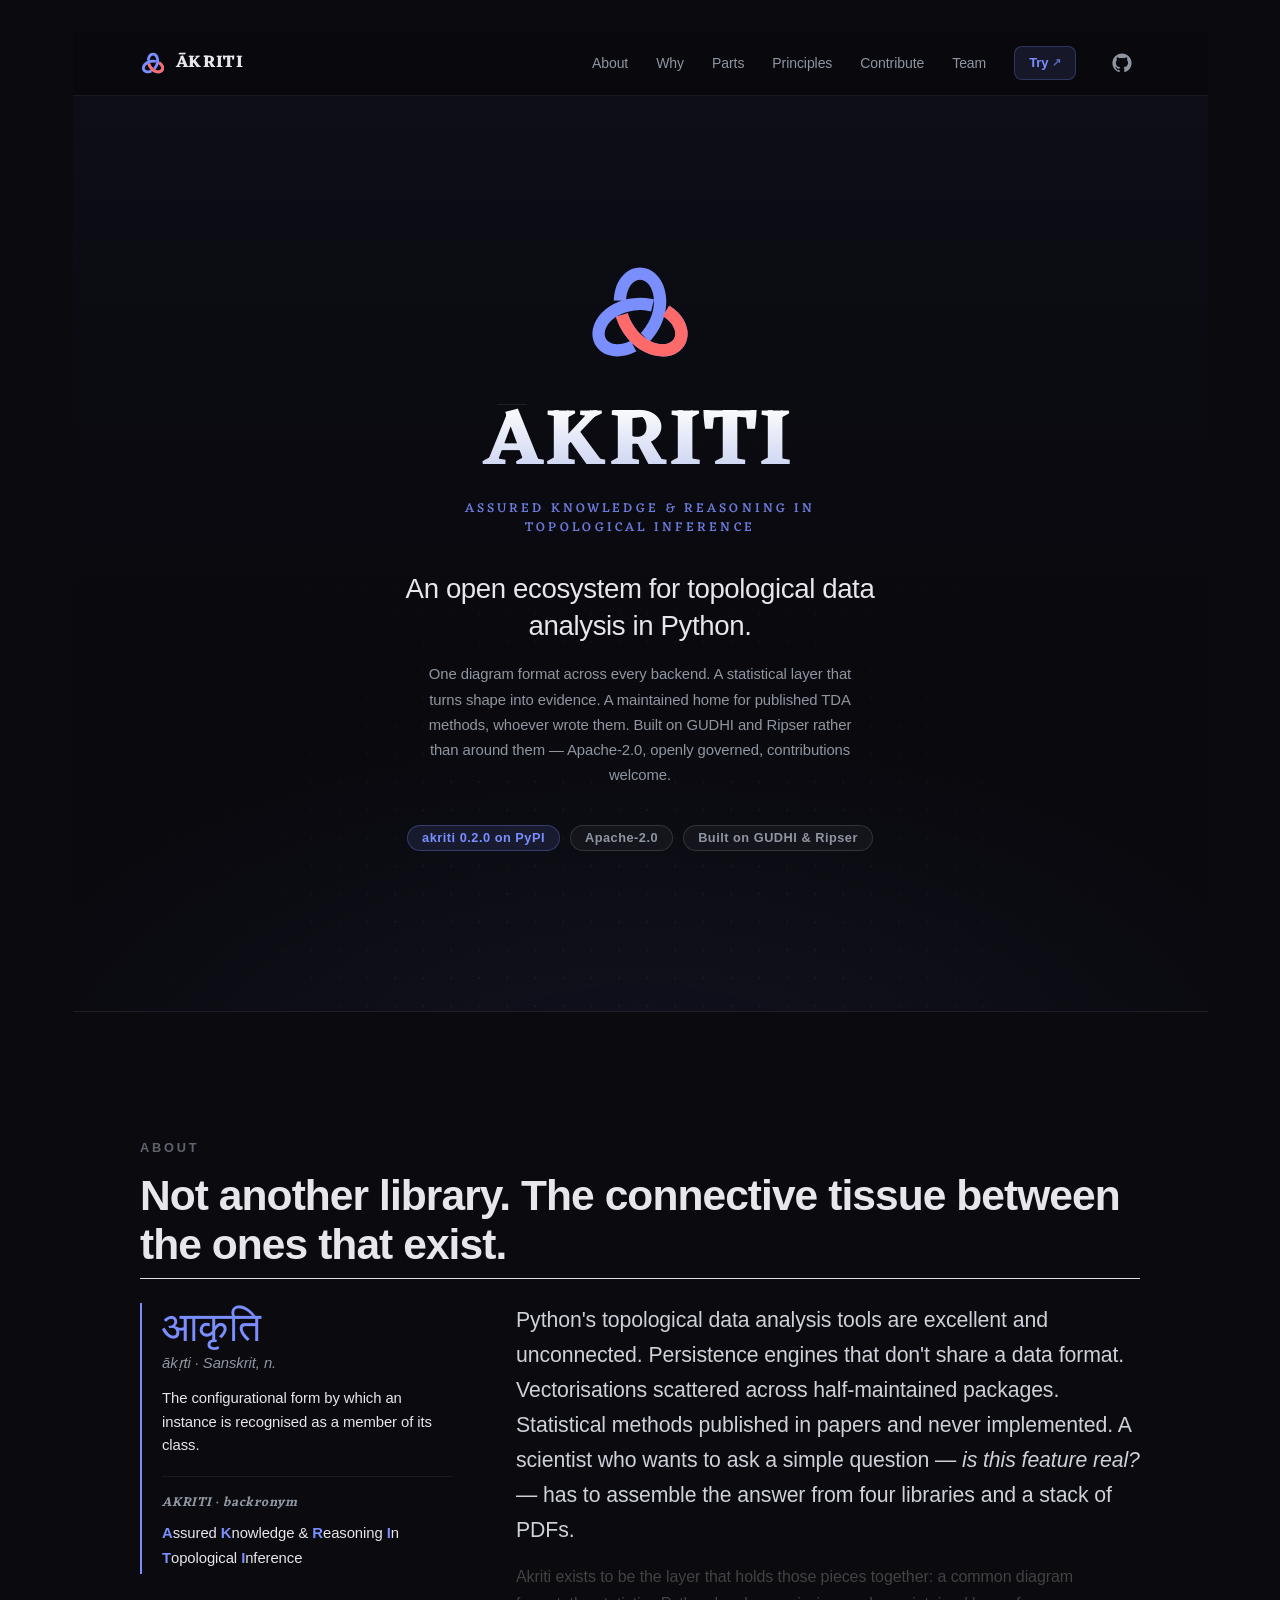
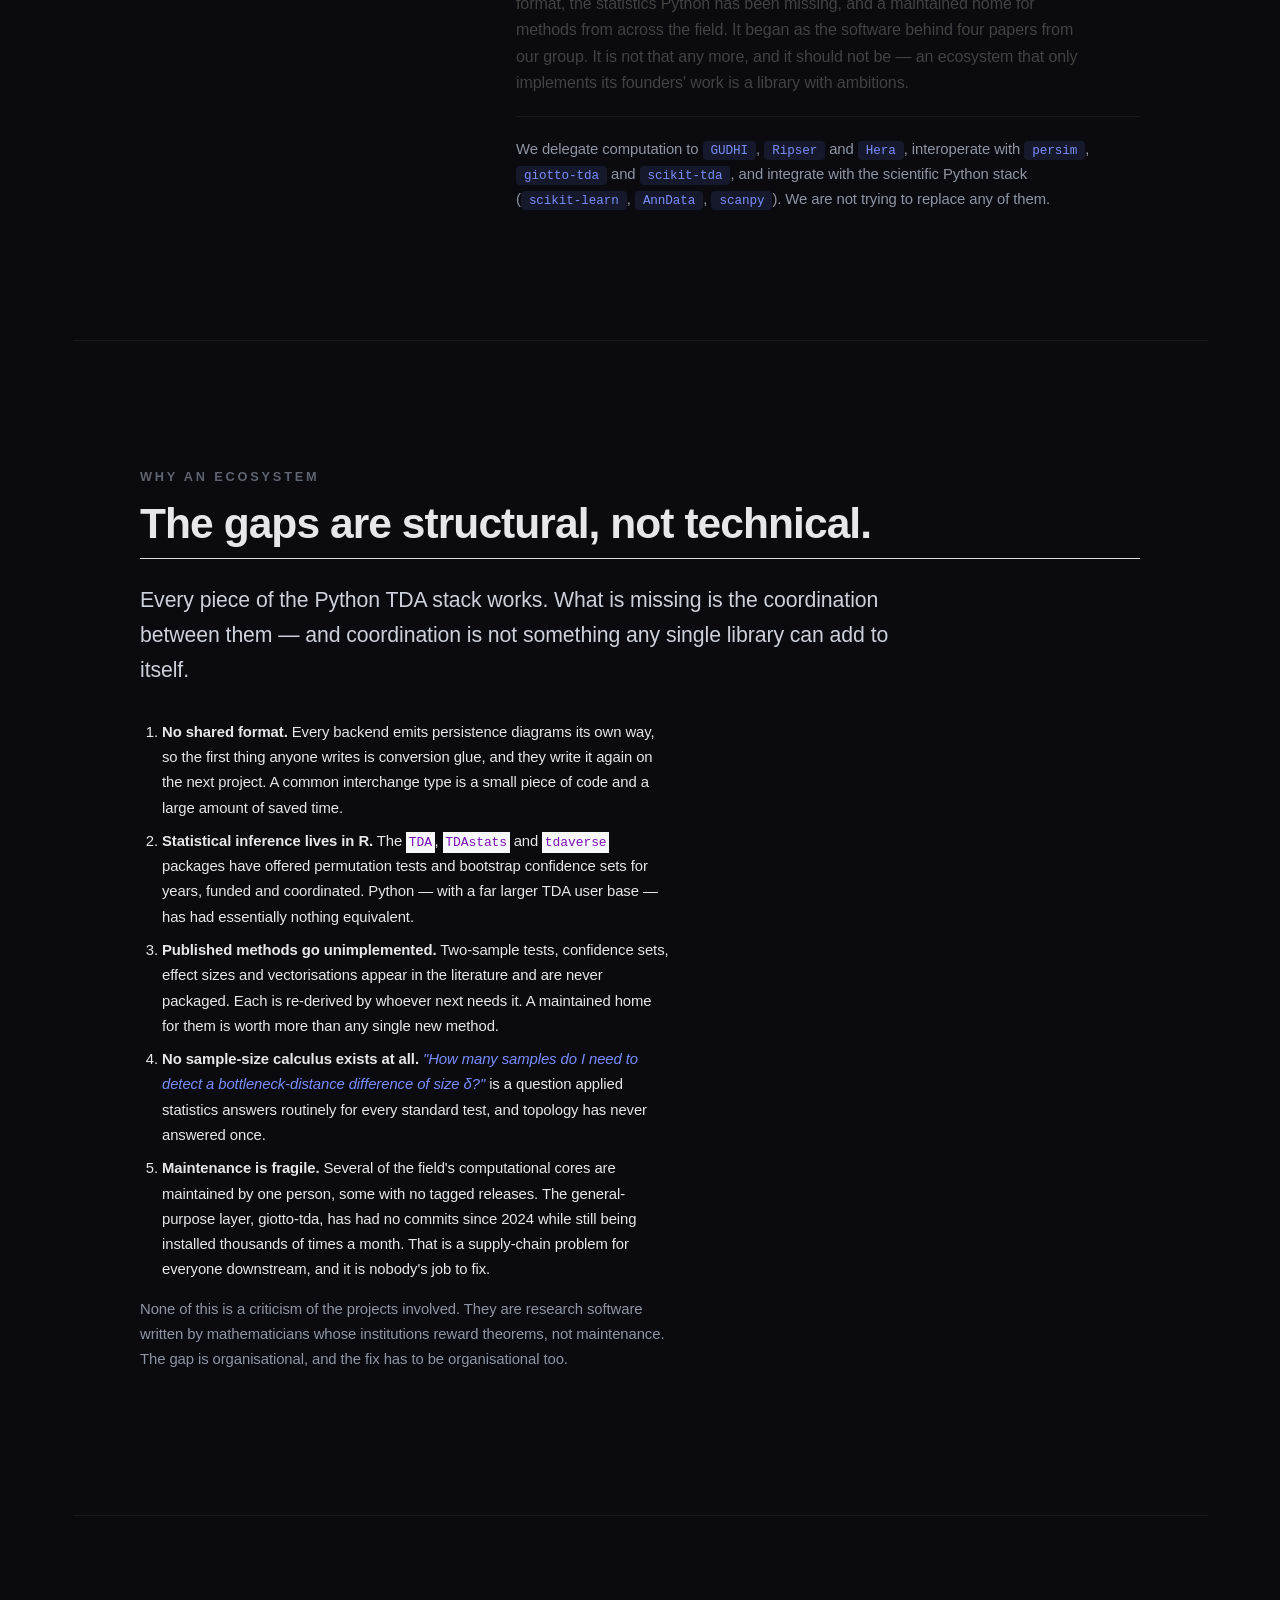
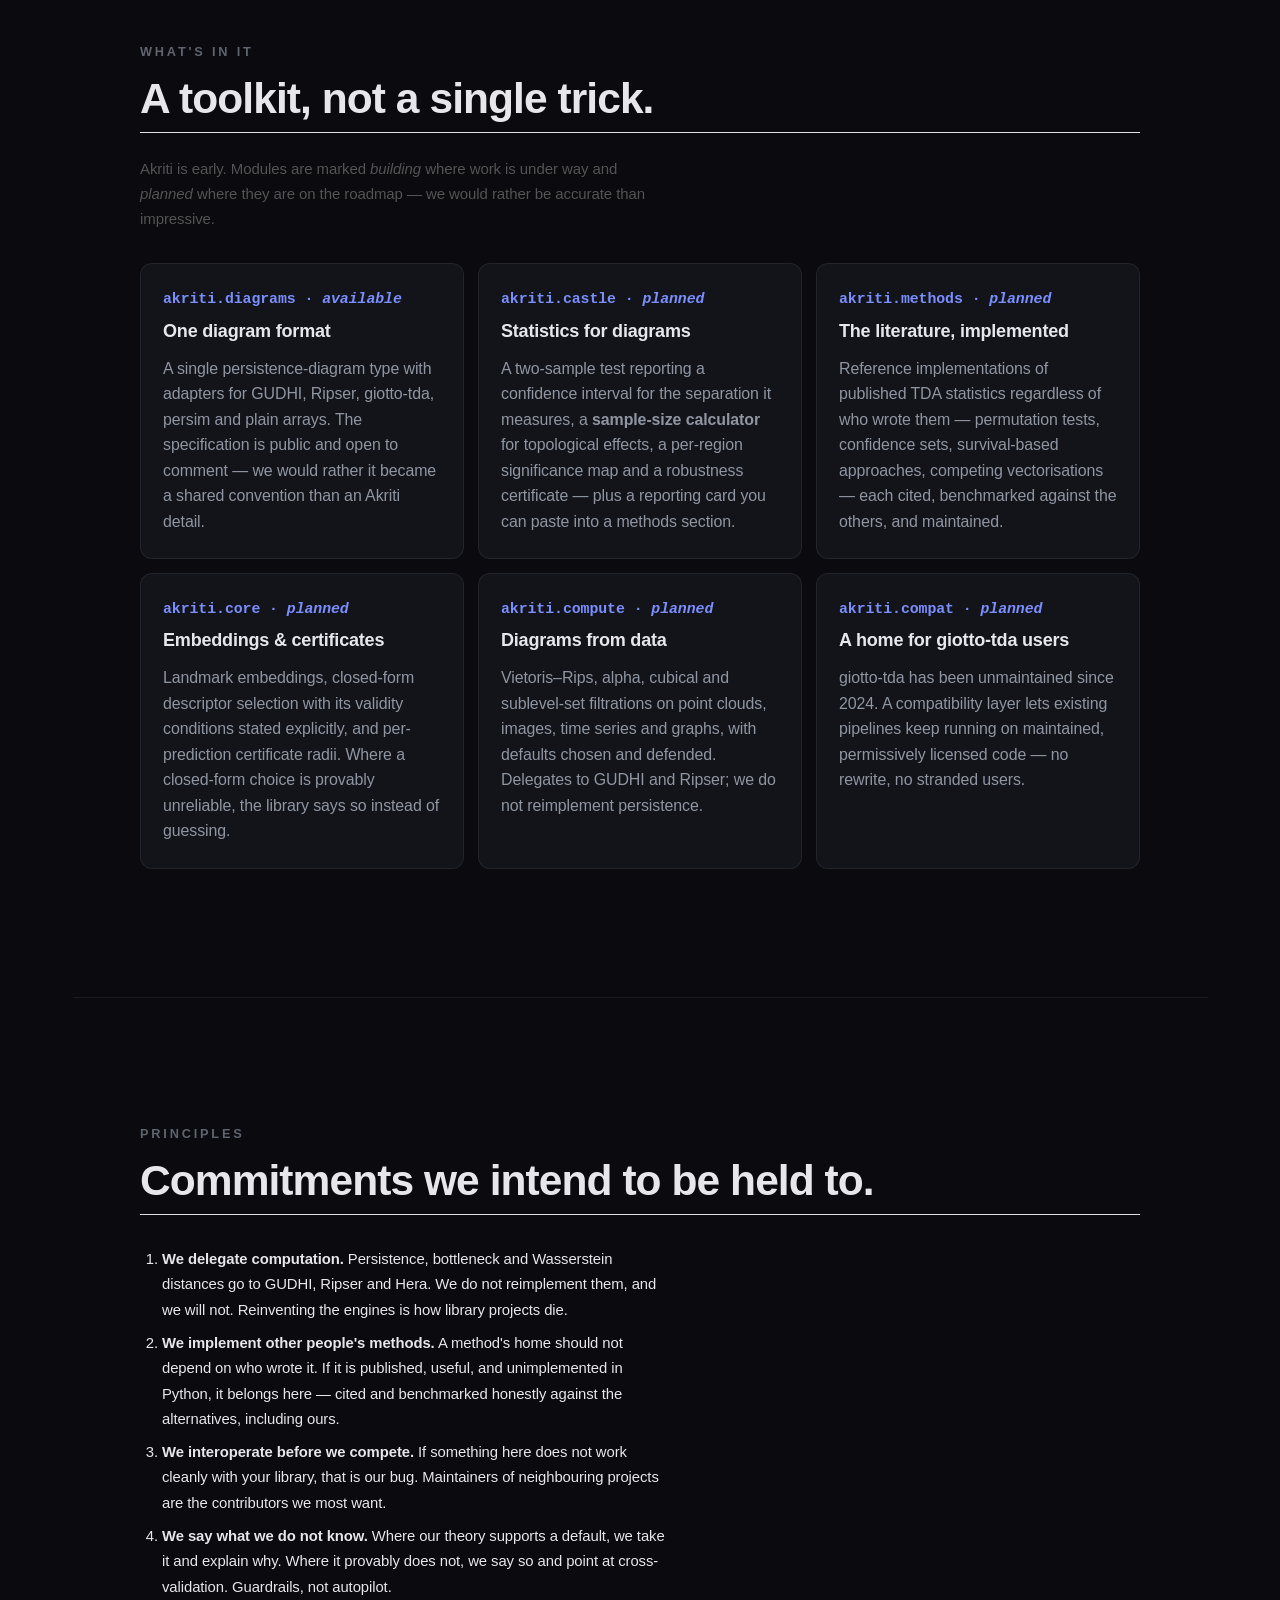
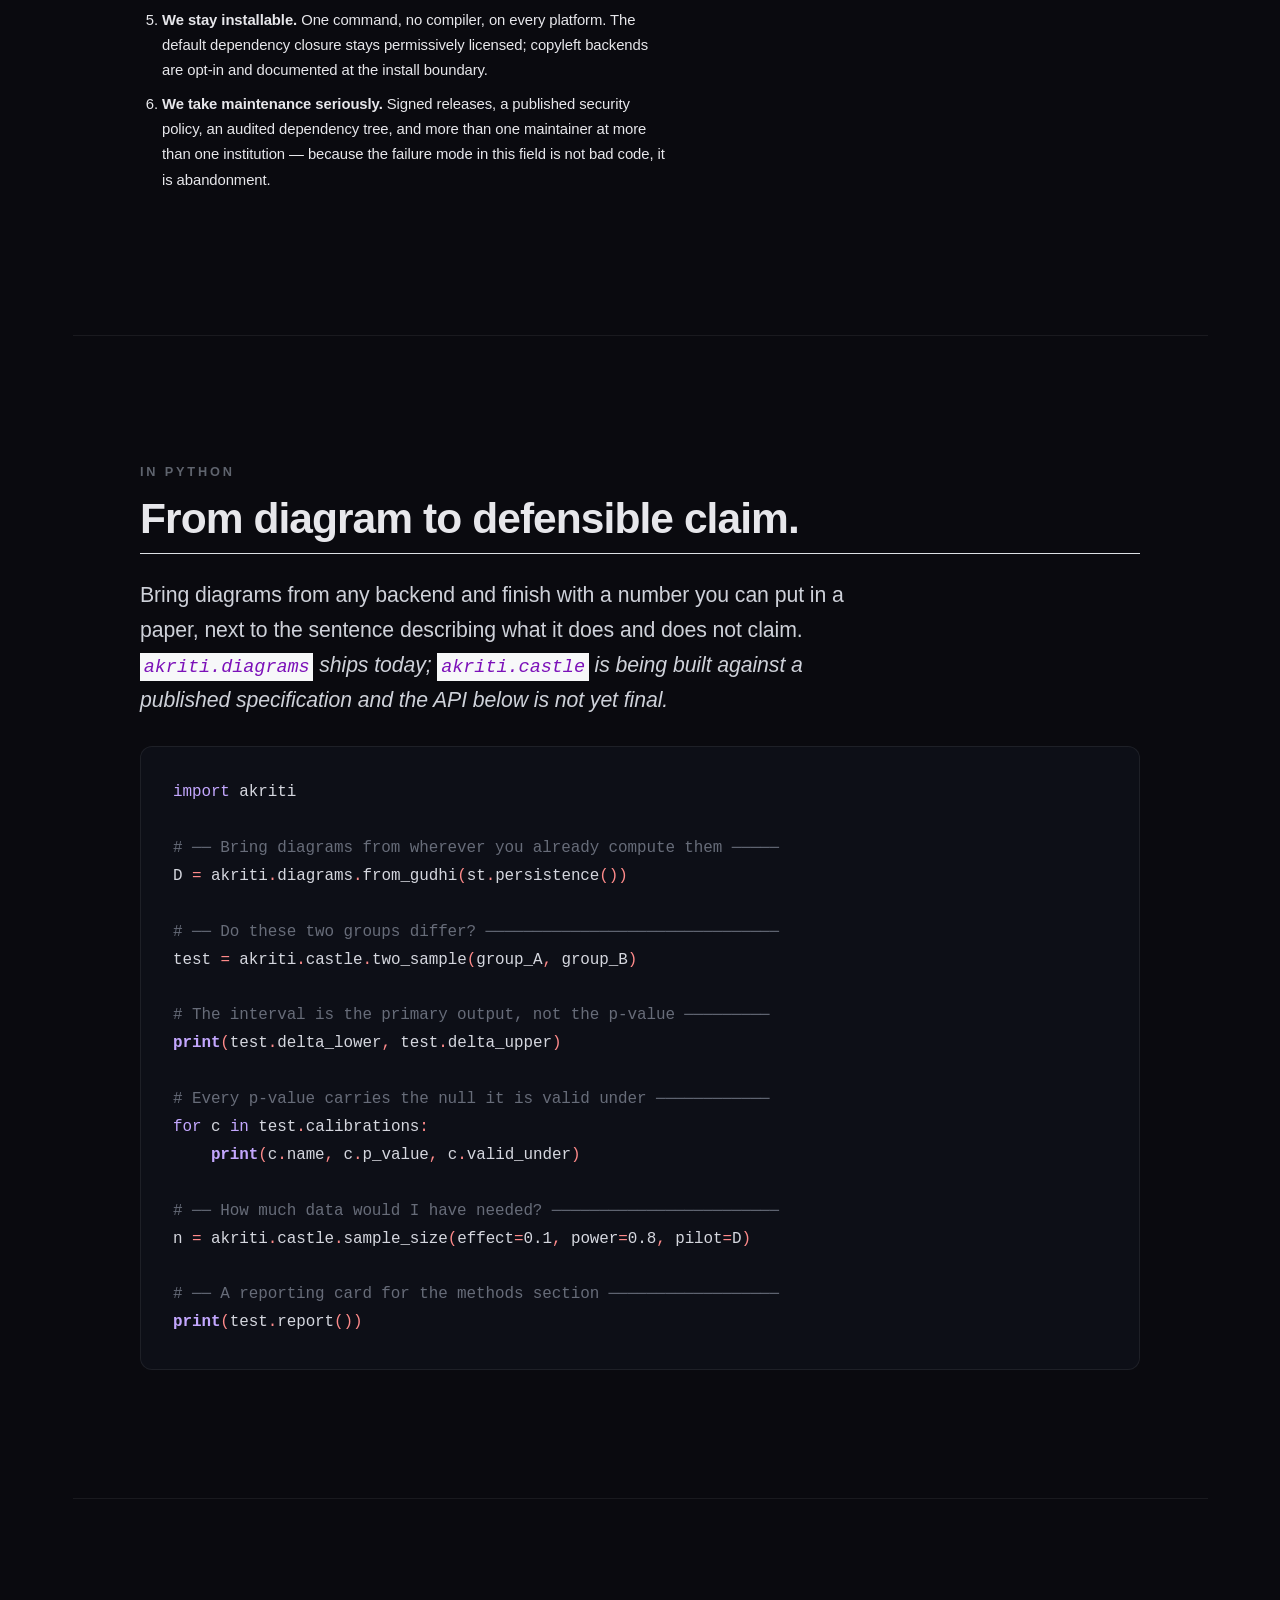
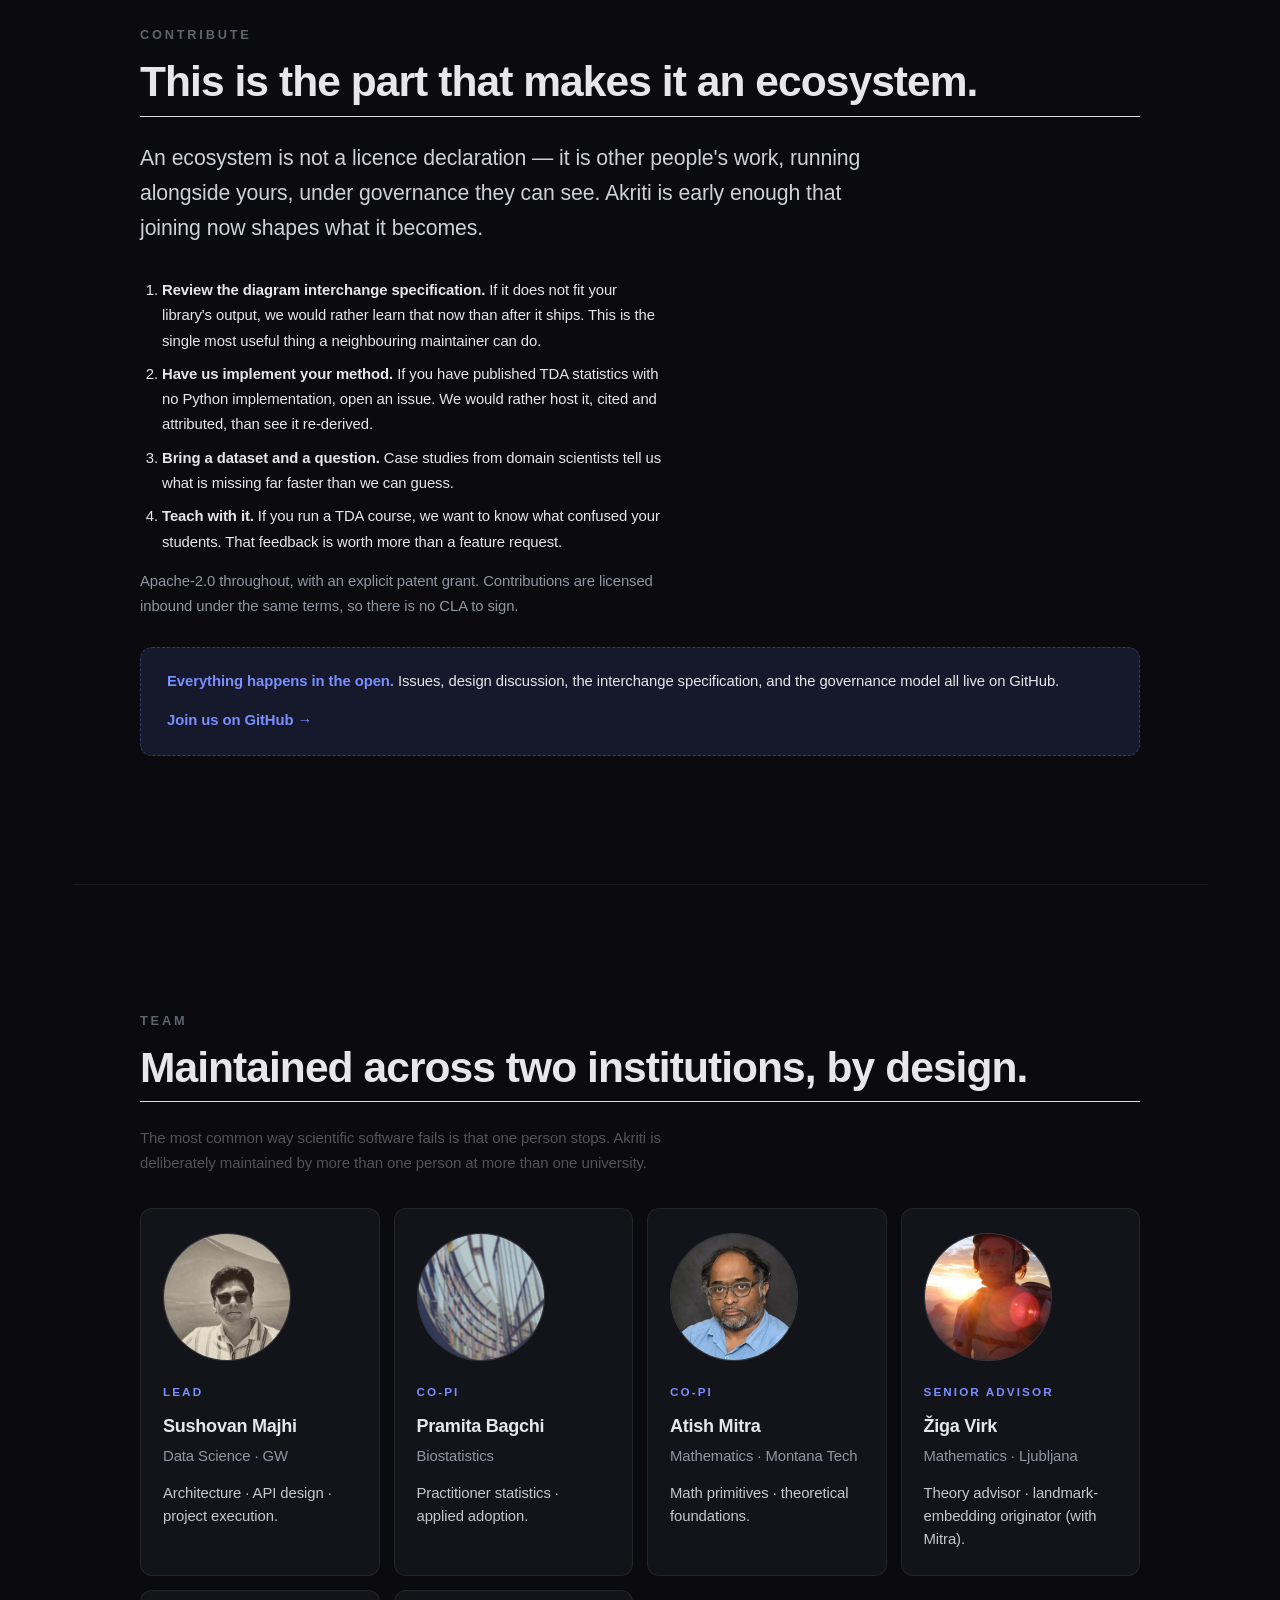
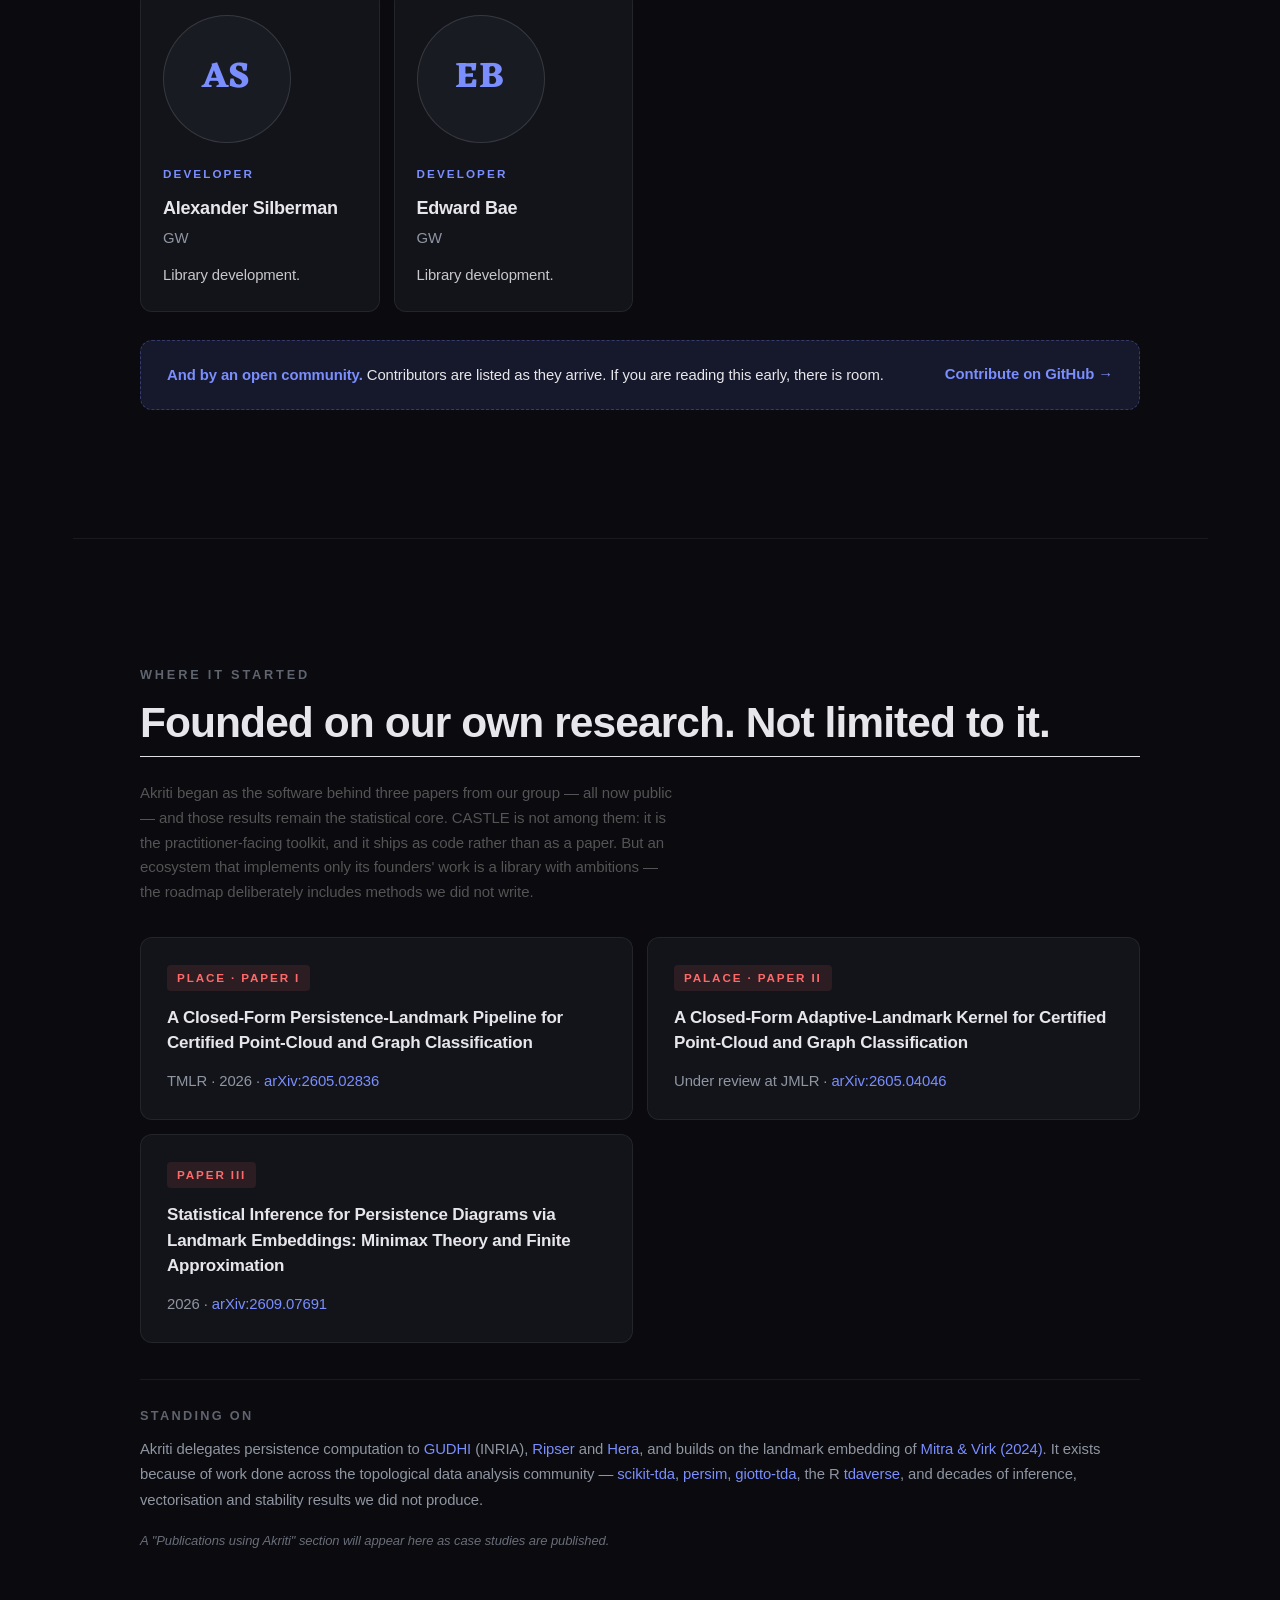
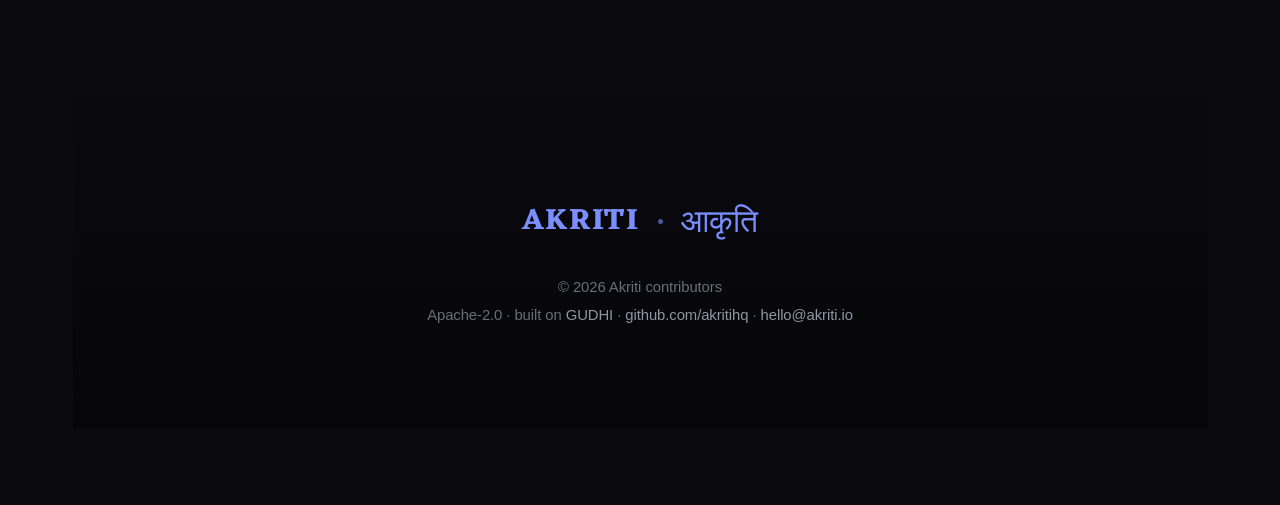
==== commit c9d616dc: "Site: remove the teaching pack, and correct what the rest claims akriti.io is the brand surface and " ====
--- a/docs/index.html
+++ b/docs/index.html
@@ -36,7 +36,7 @@
 <script src="site_libs/quarto-html/popper.min.js"></script>
 <script src="site_libs/bootstrap/bootstrap.min.js"></script>
 <link href="site_libs/bootstrap/bootstrap-icons.css" rel="stylesheet">
-<link href="site_libs/bootstrap/bootstrap-80daa4f1f4f0357976d2435cd443b12d.min.css" rel="stylesheet" append-hash="true" id="quarto-bootstrap" data-mode="dark">
+<link href="site_libs/bootstrap/bootstrap-143bbb4b2c8f0ffcc89a57dcbace69fa.min.css" rel="stylesheet" append-hash="true" id="quarto-bootstrap" data-mode="dark">
 <script id="quarto-search-options" type="application/json">{
   "location": "sidebar",
   "copy-button": false,
@@ -115,7 +115,6 @@
       <li><a href="#principles">Principles</a></li>
       <li><a href="#contribute">Contribute</a></li>
       <li><a href="#team">Team</a></li>
-      <li><a href="./teach/">Teach</a></li>
     </ul>
     <a href="https://huggingface.co/spaces/akritihq/try" class="nav-try" target="_blank" rel="noopener">
       Try&nbsp;<span aria-hidden="true">↗</span>
@@ -136,7 +135,7 @@
   <p class="tagline">An open ecosystem for topological data analysis in Python.</p>
   <p class="sublede">One diagram format across every backend. A statistical layer that turns shape into evidence. A maintained home for published TDA methods, whoever wrote them. Built on GUDHI and Ripser rather than around them — Apache-2.0, openly governed, contributions welcome.</p>
   <div class="badges">
-    <span class="badge primary">In development · first release 2026</span>
+    <span class="badge primary">akriti 0.2.0 on PyPI</span>
     <span class="badge">Apache-2.0</span>
     <span class="badge">Built on GUDHI &amp; Ripser</span>
   </div>
@@ -194,14 +193,14 @@
     <p class="lede" style="font-size:15px;color:#555;">Akriti is early. Modules are marked <em>building</em> where work is under way and <em>planned</em> where they are on the roadmap — we would rather be accurate than impressive.</p>
     <div class="cap-grid">
       <div class="cap-card">
-        <div class="cap-name">akriti.diagrams · <em>building</em></div>
+        <div class="cap-name">akriti.diagrams · <em>available</em></div>
         <div class="cap-title">One diagram format</div>
         <div class="cap-body">A single persistence-diagram type with adapters for GUDHI, Ripser, giotto-tda, persim and plain arrays. The specification is public and open to comment — we would rather it became a shared convention than an Akriti detail.</div>
       </div>
       <div class="cap-card">
-        <div class="cap-name">akriti.castle · <em>building</em></div>
+        <div class="cap-name">akriti.castle · <em>planned</em></div>
         <div class="cap-title">Statistics for diagrams</div>
-        <div class="cap-body">A two-sample test with an effect size in bottleneck distance, a <strong>sample-size calculator</strong> for topological effects, a per-region significance map and a robustness certificate — plus a reporting card you can paste into a methods section.</div>
+        <div class="cap-body">A two-sample test reporting a confidence interval for the separation it measures, a <strong>sample-size calculator</strong> for topological effects, a per-region significance map and a robustness certificate — plus a reporting card you can paste into a methods section.</div>
       </div>
       <div class="cap-card">
         <div class="cap-name">akriti.methods · <em>planned</em></div>
@@ -209,7 +208,7 @@
         <div class="cap-body">Reference implementations of published TDA statistics regardless of who wrote them — permutation tests, confidence sets, survival-based approaches, competing vectorisations — each cited, benchmarked against the others, and maintained.</div>
       </div>
       <div class="cap-card">
-        <div class="cap-name">akriti.core · <em>building</em></div>
+        <div class="cap-name">akriti.core · <em>planned</em></div>
         <div class="cap-title">Embeddings &amp; certificates</div>
         <div class="cap-body">Landmark embeddings, closed-form descriptor selection with its validity conditions stated explicitly, and per-prediction certificate radii. Where a closed-form choice is provably unreliable, the library says so instead of guessing.</div>
       </div>
@@ -246,15 +245,21 @@
   <div class="akriti-container">
     <h3 class="section-heading">In Python</h3>
     <h2 class="section-title">From diagram to defensible claim.</h2>
-    <p class="lede">Bring diagrams from any backend, or let Akriti compute them. Either way you finish with a number you can put in a paper. <em>API shown is indicative and still settling.</em></p>
+    <p class="lede">Bring diagrams from any backend and finish with a number you can put in a paper, next to the sentence describing what it does and does not claim. <em><code>akriti.diagrams</code> ships today; <code>akriti.castle</code> is being built against a published specification and the API below is not yet final.</em></p>
     <pre class="code-block"><span class="k">import</span> <span class="n">akriti</span>
 
 <span class="c"># ── Bring diagrams from wherever you already compute them ─────</span>
 <span class="n">D</span> <span class="o">=</span> <span class="n">akriti</span><span class="o">.</span><span class="n">diagrams</span><span class="o">.</span><span class="n">from_gudhi</span><span class="o">(</span><span class="n">st</span><span class="o">.</span><span class="n">persistence</span><span class="o">())</span>
 
-<span class="c"># ── Are these two groups topologically different? ─────────────</span>
+<span class="c"># ── Do these two groups differ? ───────────────────────────────</span>
 <span class="n">test</span> <span class="o">=</span> <span class="n">akriti</span><span class="o">.</span><span class="n">castle</span><span class="o">.</span><span class="n">two_sample</span><span class="o">(</span><span class="n">group_A</span><span class="o">,</span> <span class="n">group_B</span><span class="o">)</span>
-<span class="b">print</span><span class="o">(</span><span class="n">test</span><span class="o">.</span><span class="n">p_value</span><span class="o">,</span> <span class="n">test</span><span class="o">.</span><span class="n">effect_size</span><span class="o">)</span>
+
+<span class="c"># The interval is the primary output, not the p-value ─────────</span>
+<span class="b">print</span><span class="o">(</span><span class="n">test</span><span class="o">.</span><span class="n">delta_lower</span><span class="o">,</span> <span class="n">test</span><span class="o">.</span><span class="n">delta_upper</span><span class="o">)</span>
+
+<span class="c"># Every p-value carries the null it is valid under ────────────</span>
+<span class="k">for</span> <span class="n">c</span> <span class="k">in</span> <span class="n">test</span><span class="o">.</span><span class="n">calibrations</span><span class="o">:</span>
+    <span class="b">print</span><span class="o">(</span><span class="n">c</span><span class="o">.</span><span class="n">name</span><span class="o">,</span> <span class="n">c</span><span class="o">.</span><span class="n">p_value</span><span class="o">,</span> <span class="n">c</span><span class="o">.</span><span class="n">valid_under</span><span class="o">)</span>
 
 <span class="c"># ── How much data would I have needed? ────────────────────────</span>
 <span class="n">n</span> <span class="o">=</span> <span class="n">akriti</span><span class="o">.</span><span class="n">castle</span><span class="o">.</span><span class="n">sample_size</span><span class="o">(</span><span class="n">effect</span><span class="o">=</span><span class="n">0.1</span><span class="o">,</span> <span class="n">power</span><span class="o">=</span><span class="n">0.8</span><span class="o">,</span> <span class="n">pilot</span><span class="o">=</span><span class="n">D</span><span class="o">)</span>
@@ -360,27 +365,22 @@
   <div class="akriti-container">
     <h3 class="section-heading">Where it started</h3>
     <h2 class="section-title">Founded on our own research. Not limited to it.</h2>
-    <p class="lede" style="font-size:15px;color:#555;">Akriti began as the software behind four papers from our group, and those results remain the statistical core. But an ecosystem that implements only its founders' work is a library with ambitions — the roadmap deliberately includes methods we did not write.</p>
+    <p class="lede" style="font-size:15px;color:#555;">Akriti began as the software behind three papers from our group — all now public — and those results remain the statistical core. CASTLE is not among them: it is the practitioner-facing toolkit, and it ships as code rather than as a paper. But an ecosystem that implements only its founders' work is a library with ambitions — the roadmap deliberately includes methods we did not write.</p>
     <div class="papers-grid">
-      <div class="paper-card">
-        <div class="tag">CASTLE · Paper IV</div>
-        <div class="title">A Practitioner's Toolkit for Topological Two-Sample Testing, Sample-Size Calculation, and Robustness Certification</div>
-        <div class="meta">In preparation · 2026</div>
-      </div>
-      <div class="paper-card">
-        <div class="tag">Paper III</div>
-        <div class="title">A Statistical-Inference Pipeline for Persistence-Landmark Kernels: CLT, Berry–Esseen, and Functional Limits</div>
-        <div class="meta">In preparation · 2026</div>
-      </div>
       <div class="paper-card">
         <div class="tag">PLACE · Paper I</div>
         <div class="title">A Closed-Form Persistence-Landmark Pipeline for Certified Point-Cloud and Graph Classification</div>
-        <div class="meta">TMLR · 2026 (under review)</div>
+        <div class="meta">TMLR · 2026 · <a href="https://arxiv.org/abs/2605.02836">arXiv:2605.02836</a></div>
       </div>
       <div class="paper-card">
         <div class="tag">PALACE · Paper II</div>
-        <div class="title">Adaptive Landmark Embeddings for Persistence Diagrams: Closed-Form Mahalanobis Selection and Per-Prediction Certificates</div>
-        <div class="meta">JMLR · 2026 (under review)</div>
+        <div class="title">A Closed-Form Adaptive-Landmark Kernel for Certified Point-Cloud and Graph Classification</div>
+        <div class="meta">Under review at JMLR · <a href="https://arxiv.org/abs/2605.04046">arXiv:2605.04046</a></div>
+      </div>
+      <div class="paper-card">
+        <div class="tag">Paper III</div>
+        <div class="title">Statistical Inference for Persistence Diagrams via Landmark Embeddings: Minimax Theory and Finite Approximation</div>
+        <div class="meta">2026 · <a href="https://arxiv.org/abs/2609.07691">arXiv:2609.07691</a></div>
       </div>
     </div>
     <div class="built-on">
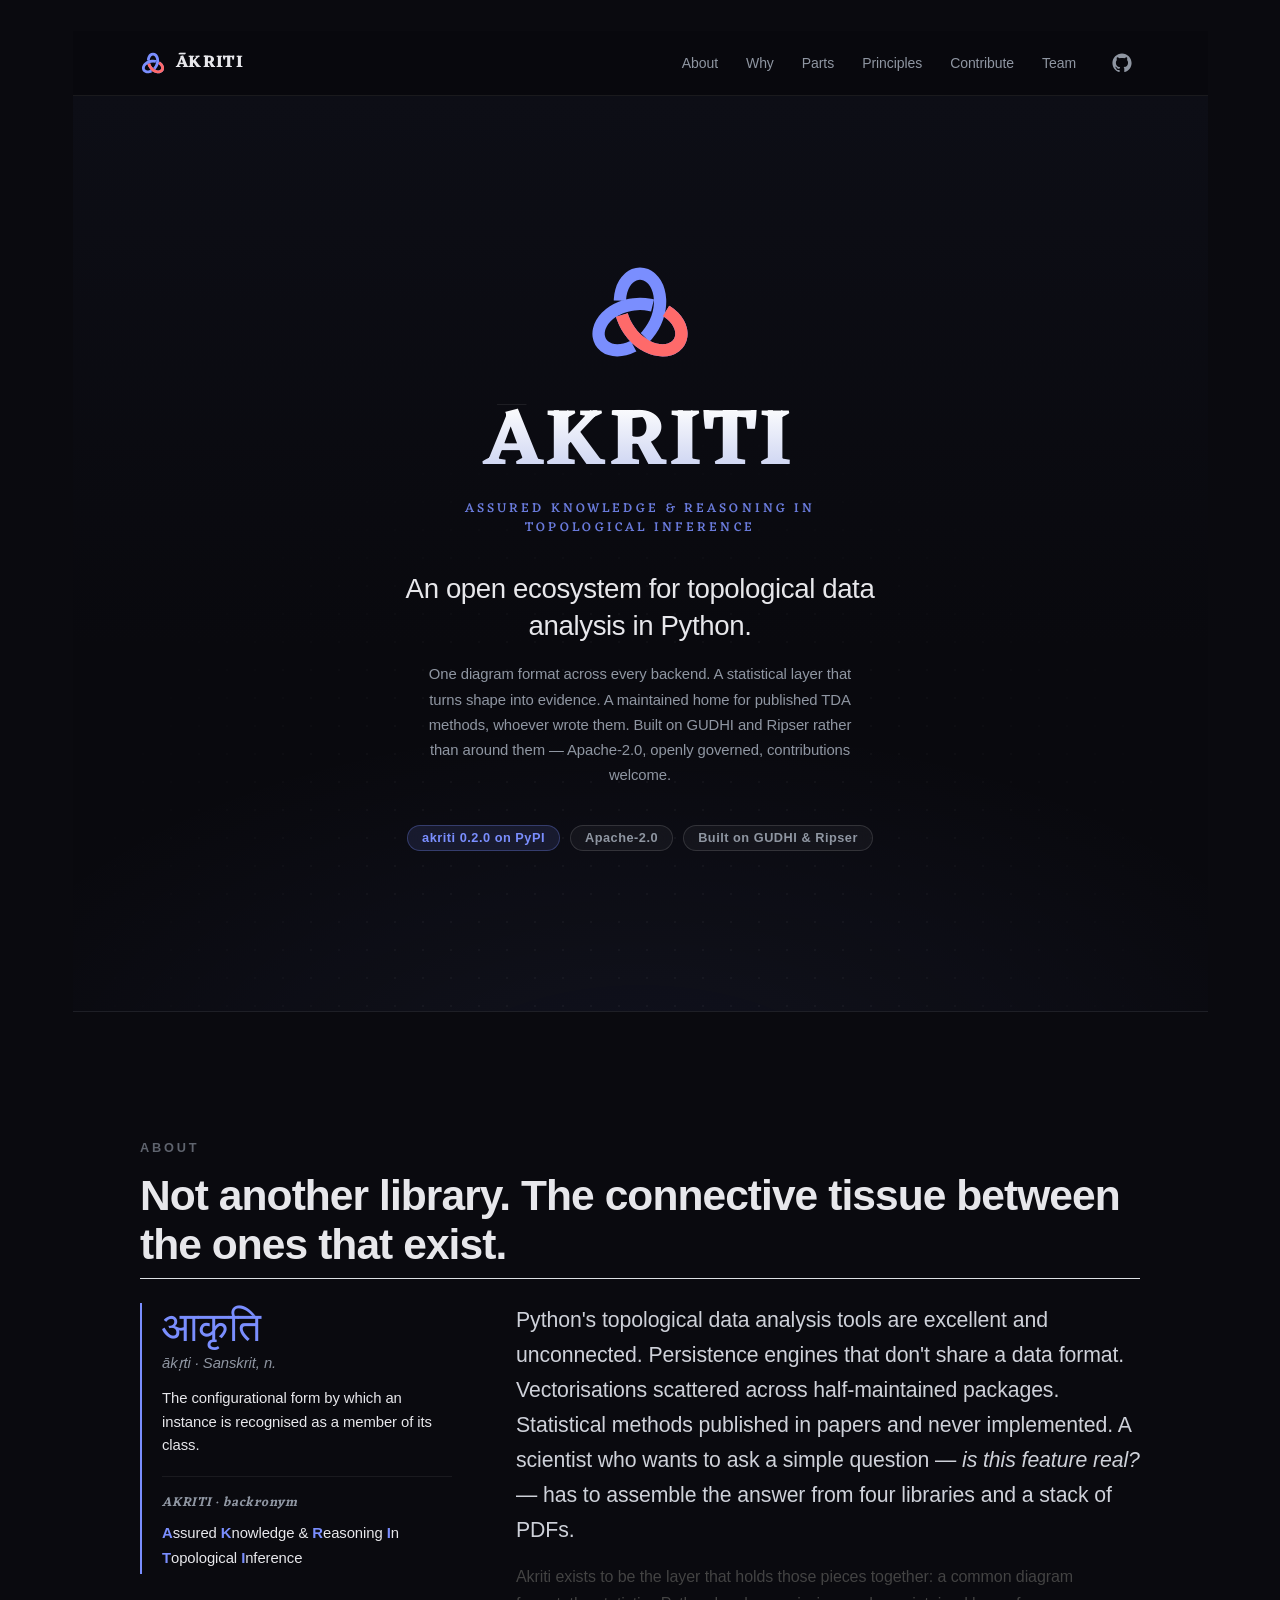
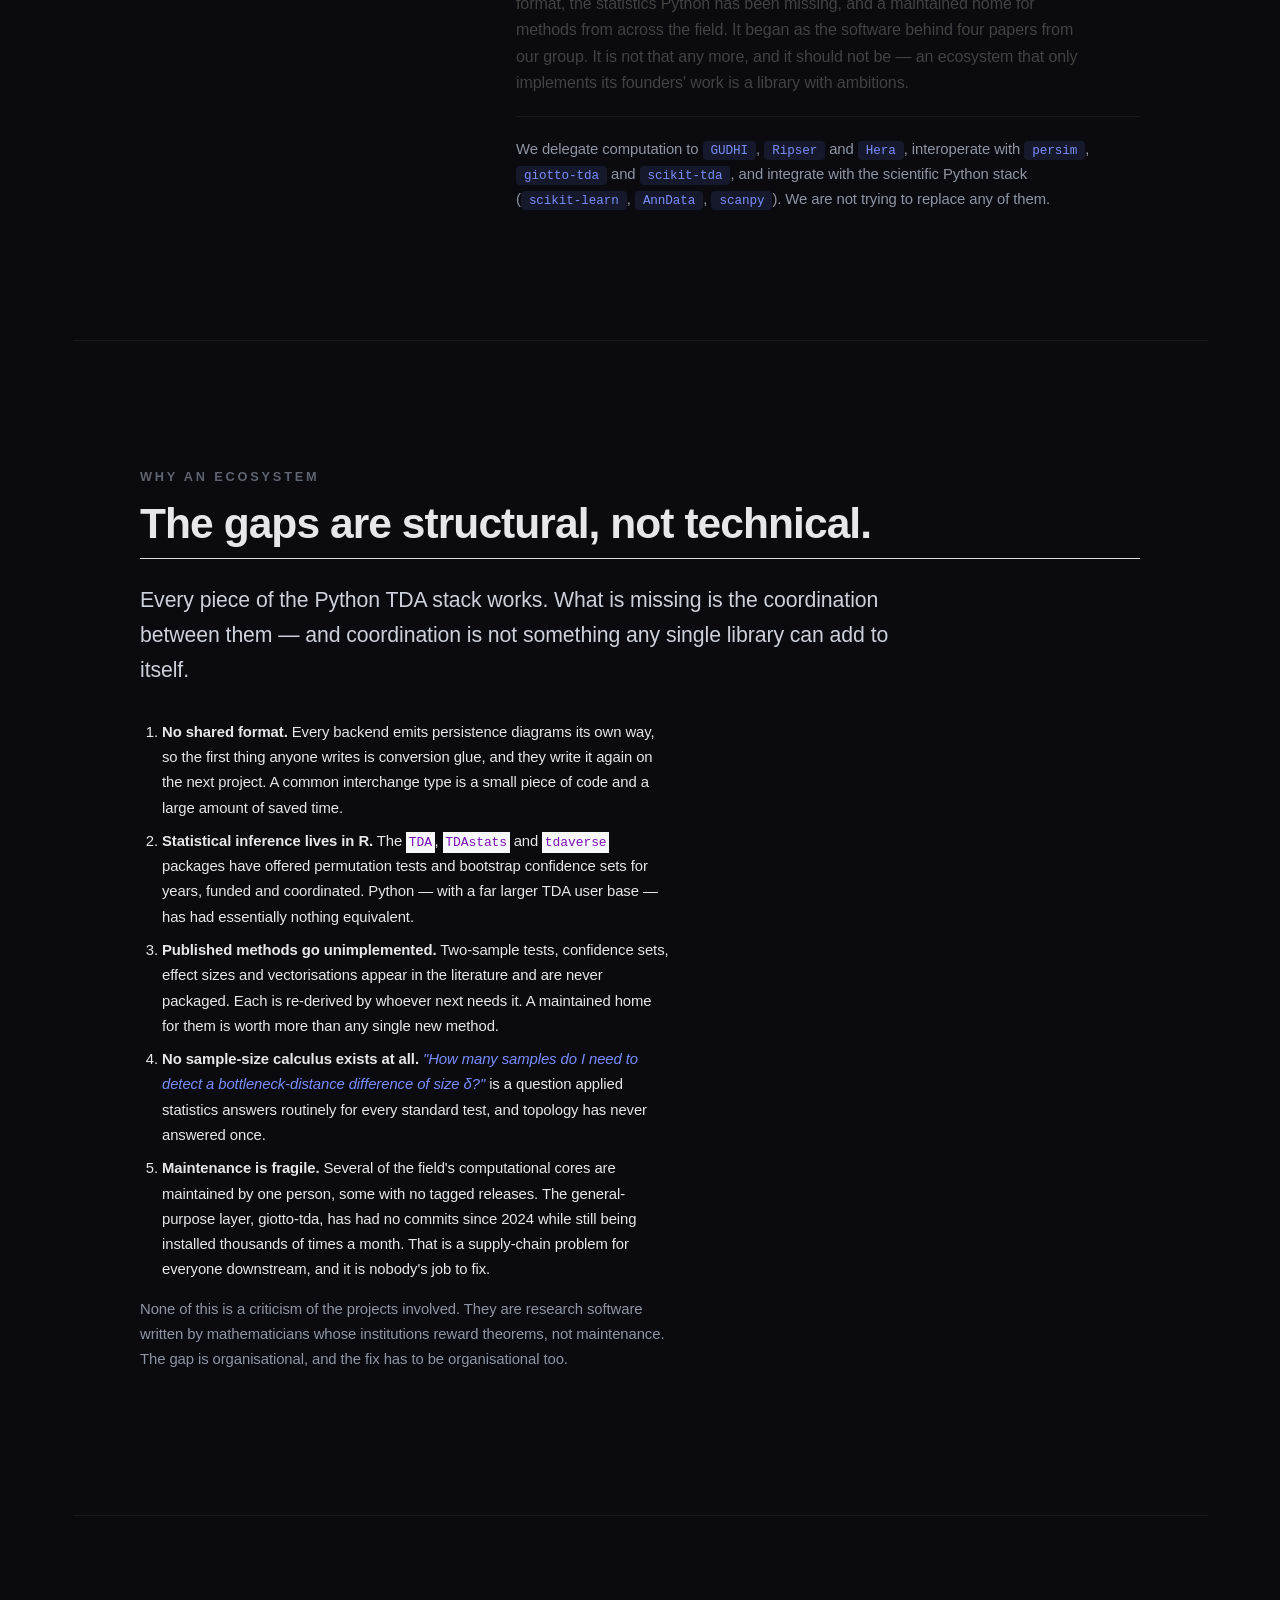
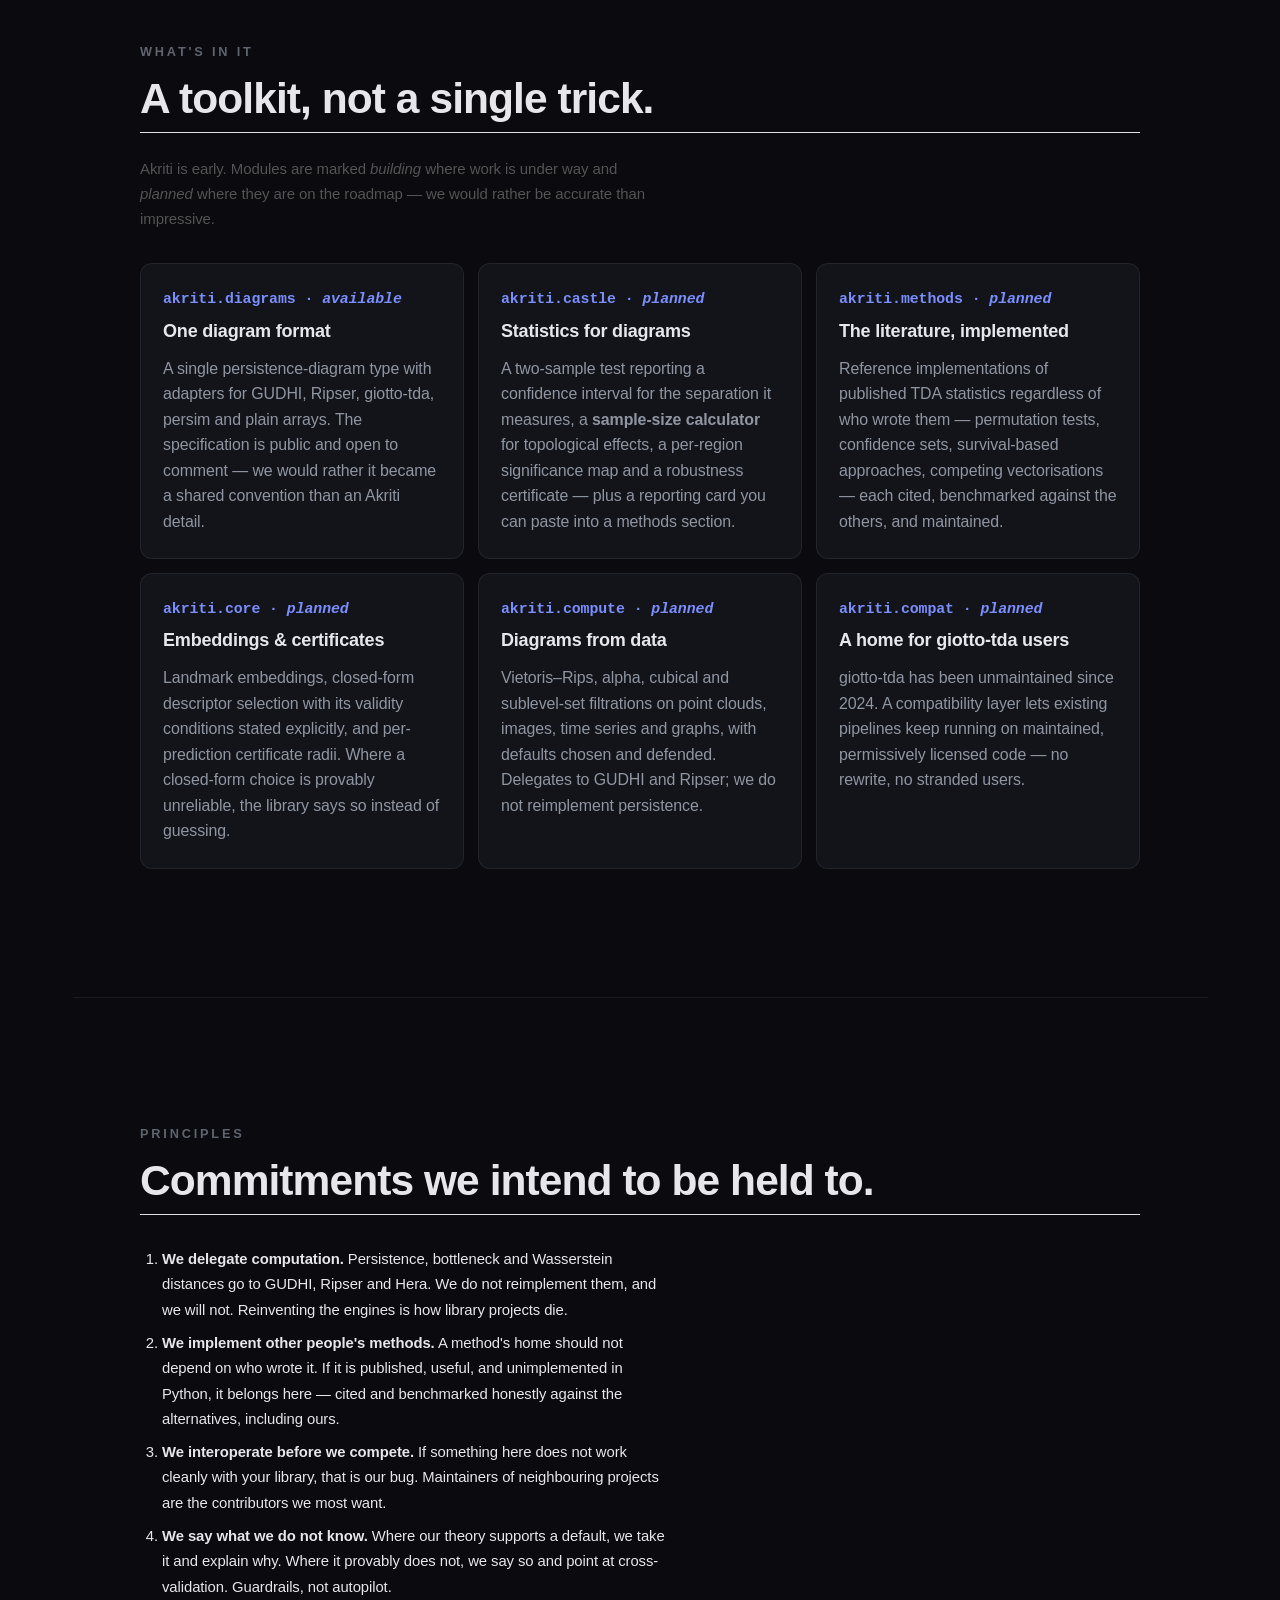
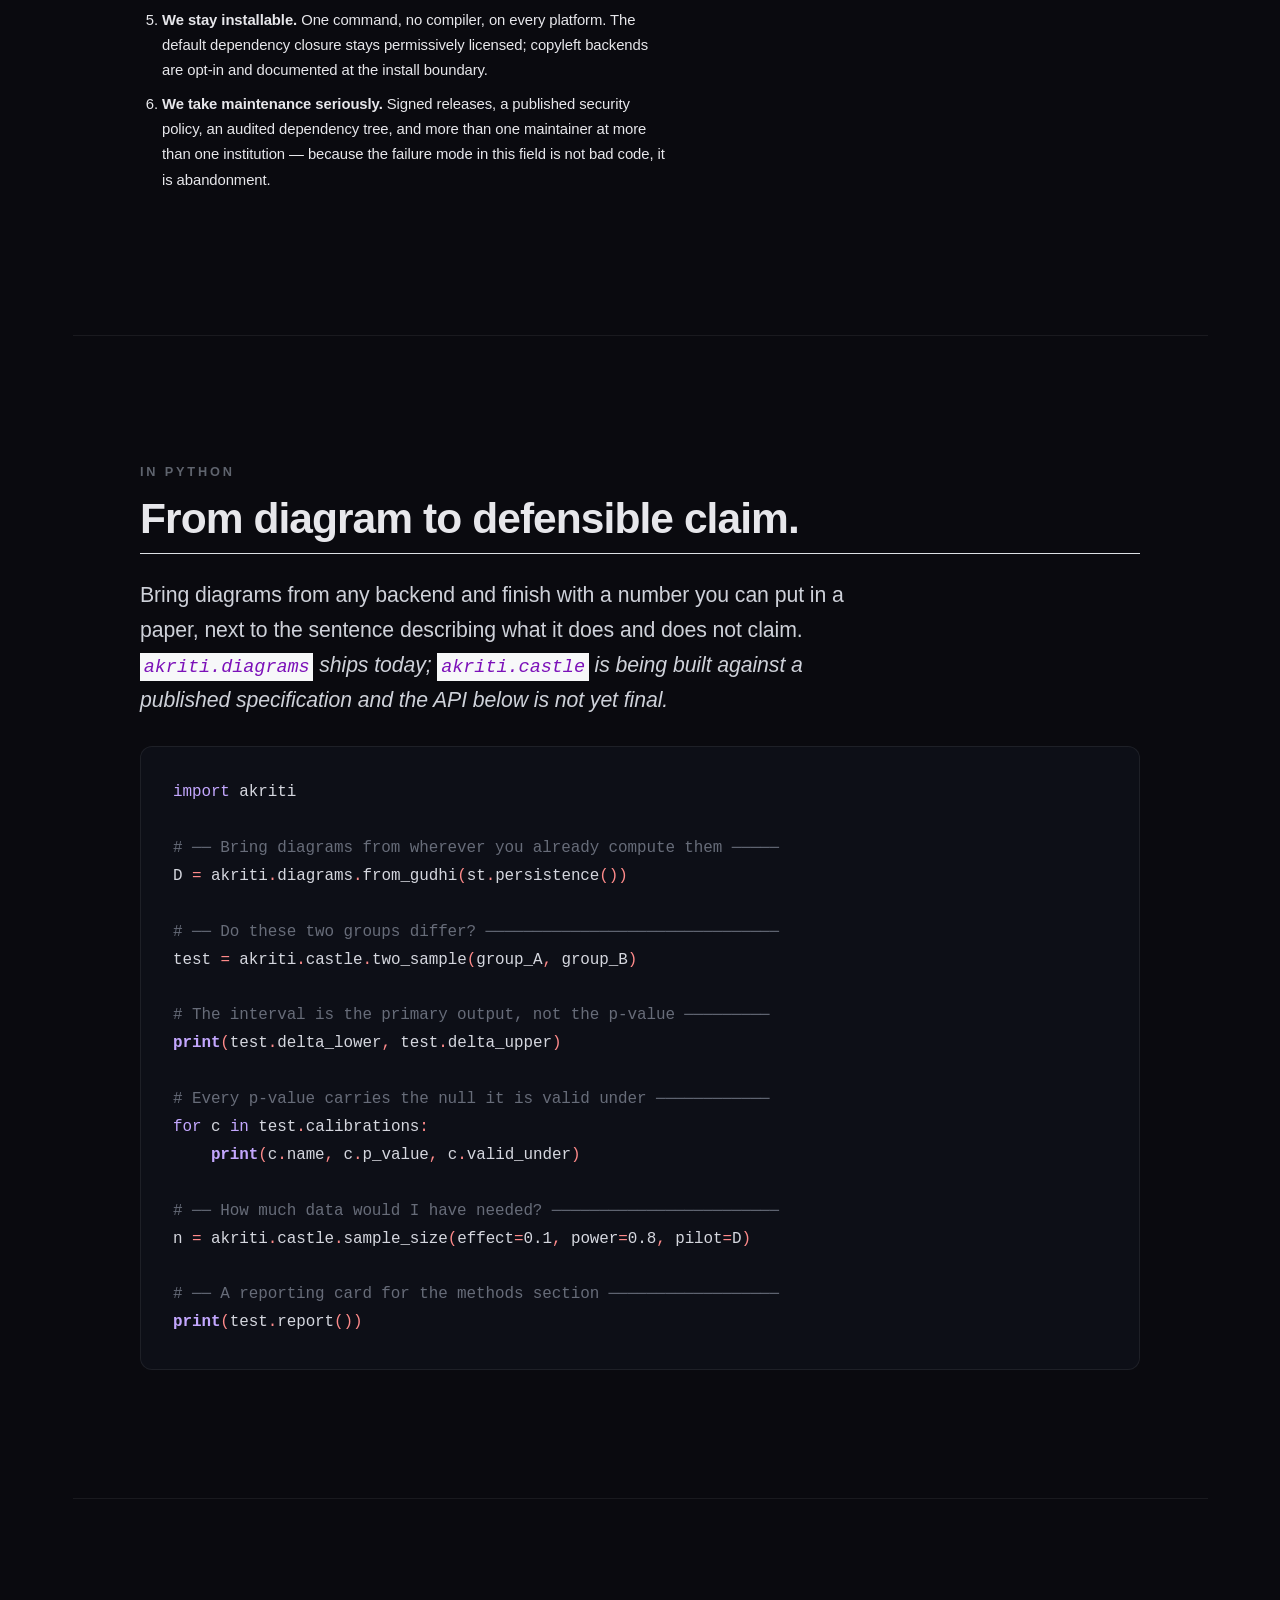
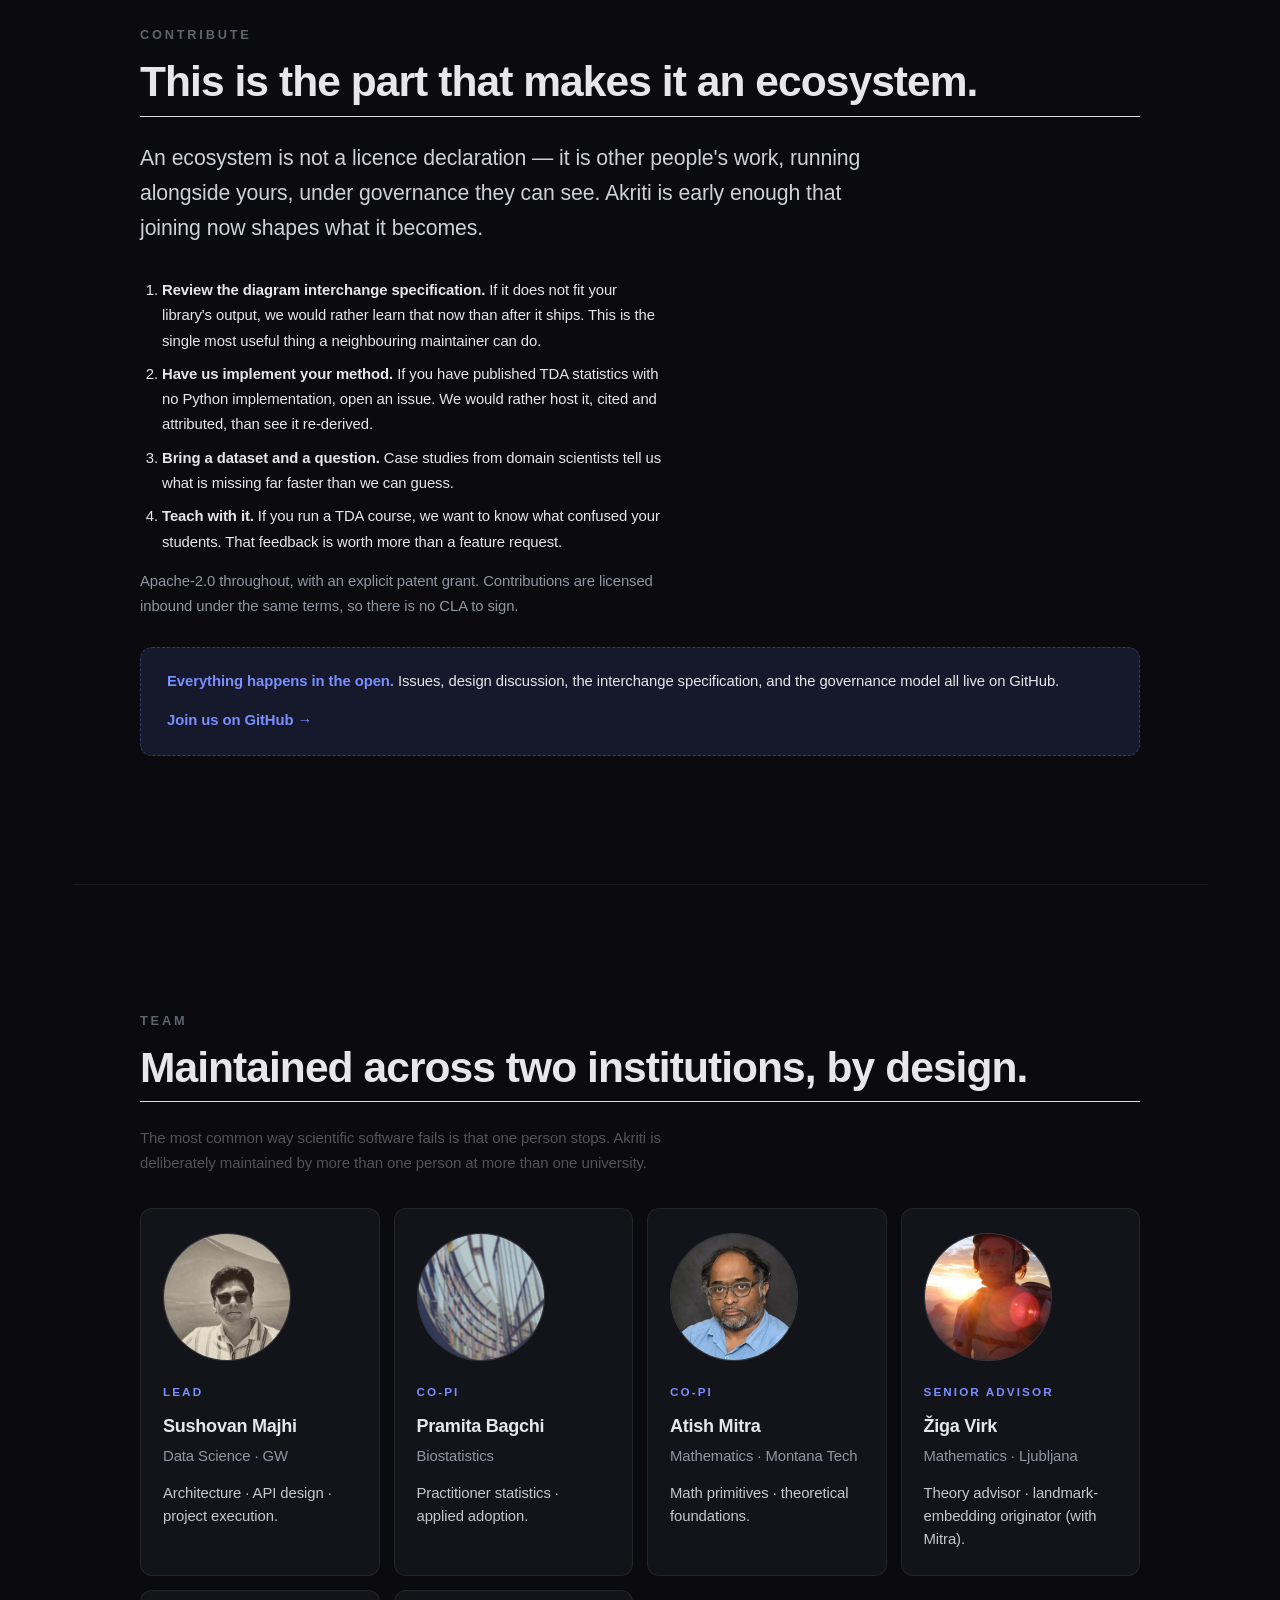
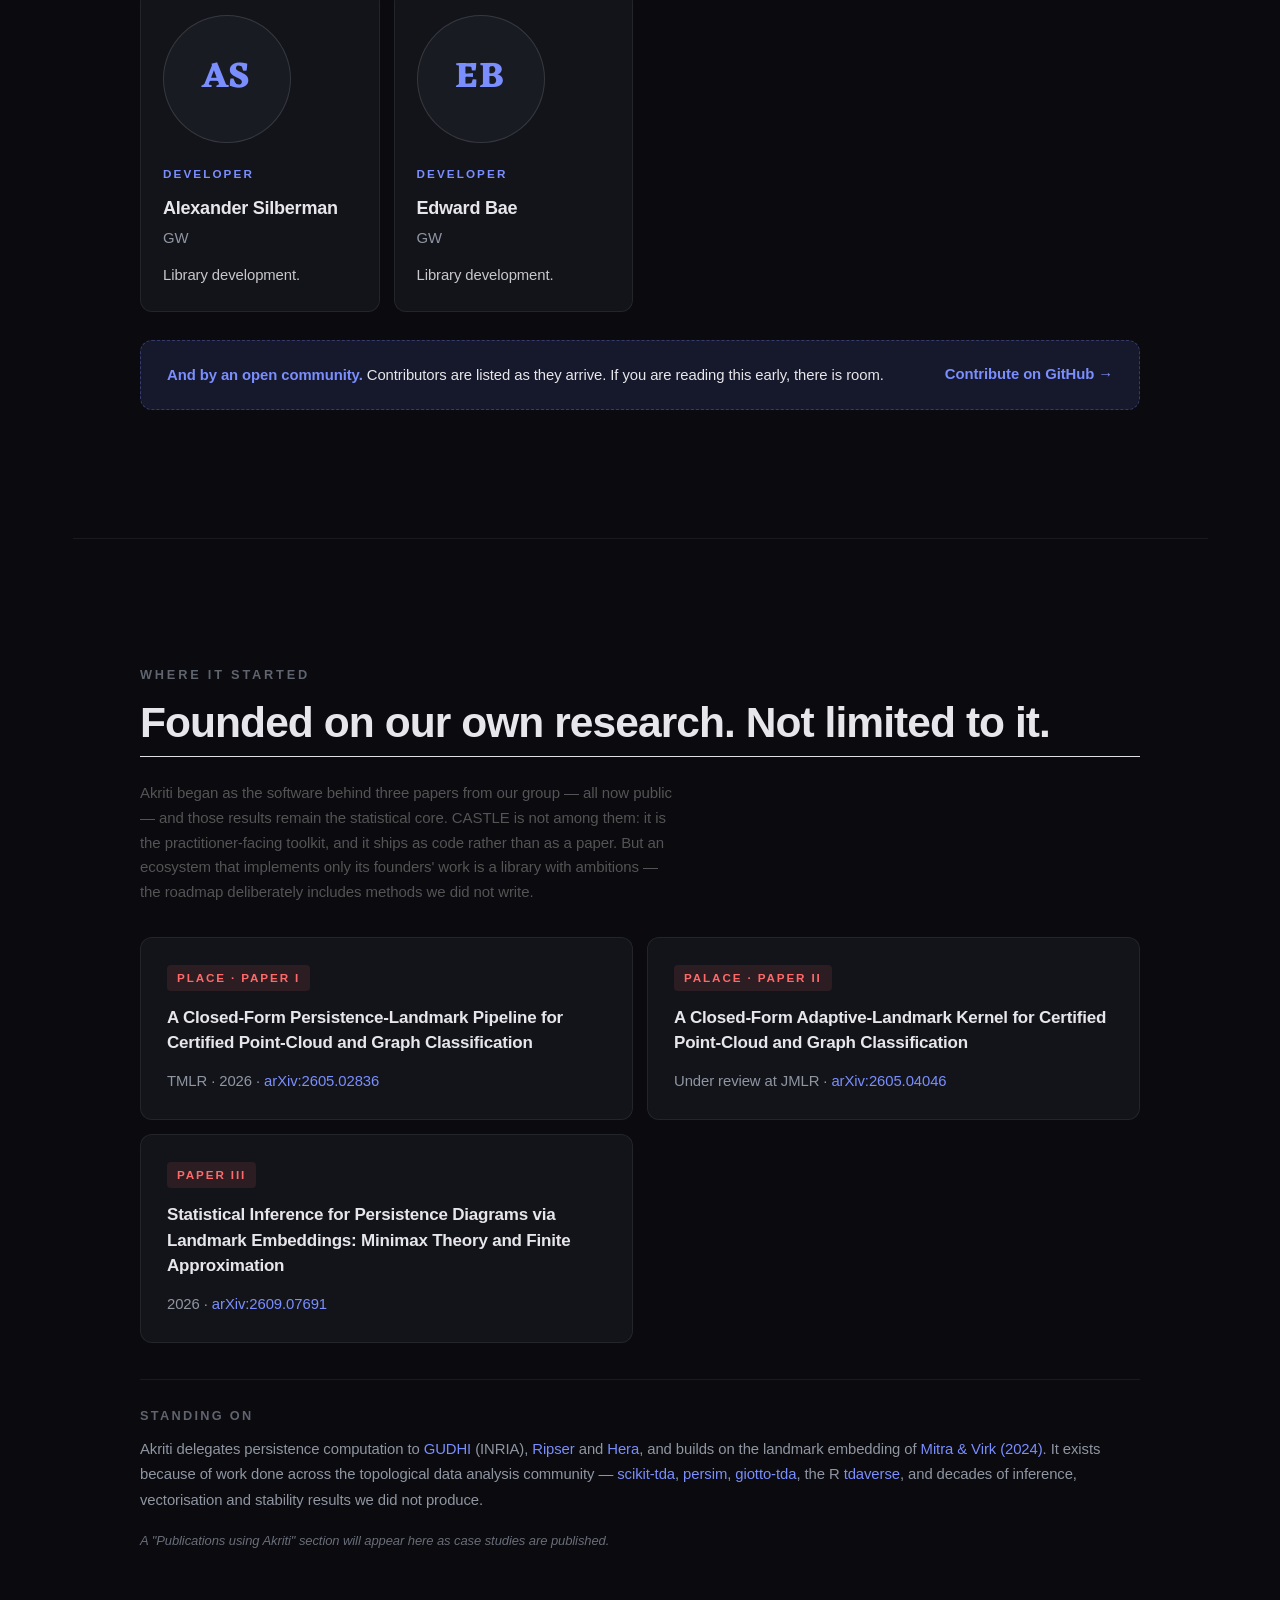
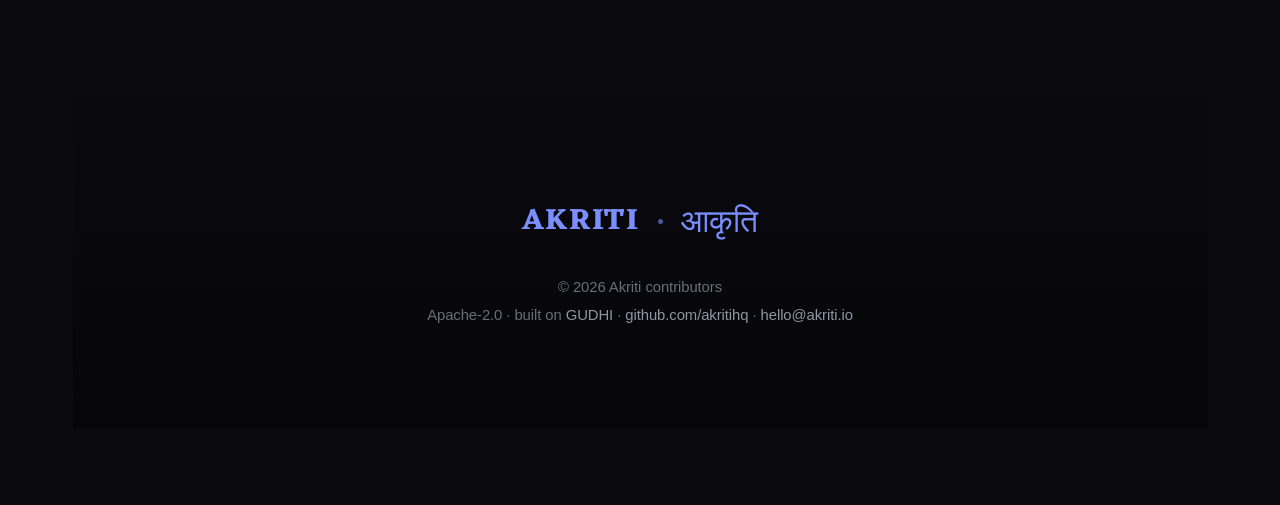
==== commit a136e957: "Site: drop the Try playground, and finish the demo page The Try button linked to a HuggingFace space" ====
--- a/docs/index.html
+++ b/docs/index.html
@@ -36,7 +36,7 @@
 <script src="site_libs/quarto-html/popper.min.js"></script>
 <script src="site_libs/bootstrap/bootstrap.min.js"></script>
 <link href="site_libs/bootstrap/bootstrap-icons.css" rel="stylesheet">
-<link href="site_libs/bootstrap/bootstrap-143bbb4b2c8f0ffcc89a57dcbace69fa.min.css" rel="stylesheet" append-hash="true" id="quarto-bootstrap" data-mode="dark">
+<link href="site_libs/bootstrap/bootstrap-09fe978053efe04bf61715e58ddab081.min.css" rel="stylesheet" append-hash="true" id="quarto-bootstrap" data-mode="dark">
 <script id="quarto-search-options" type="application/json">{
   "location": "sidebar",
   "copy-button": false,
@@ -116,9 +116,6 @@
       <li><a href="#contribute">Contribute</a></li>
       <li><a href="#team">Team</a></li>
     </ul>
-    <a href="https://huggingface.co/spaces/akritihq/try" class="nav-try" target="_blank" rel="noopener">
-      Try&nbsp;<span aria-hidden="true">↗</span>
-    </a>
     <a href="https://github.com/akritihq" class="nav-github" aria-label="Akriti on GitHub" target="_blank" rel="noopener">
       <svg viewbox="0 0 24 24" width="20" height="20" fill="currentColor" aria-hidden="true">
         <path d="M12 .5C5.65.5.5 5.65.5 12c0 5.08 3.29 9.39 7.86 10.92.58.11.79-.25.79-.56 0-.28-.01-1.01-.02-1.99-3.2.69-3.87-1.54-3.87-1.54-.52-1.33-1.27-1.69-1.27-1.69-1.04-.71.08-.7.08-.7 1.15.08 1.76 1.18 1.76 1.18 1.02 1.75 2.69 1.25 3.34.96.1-.74.4-1.25.73-1.54-2.55-.29-5.24-1.28-5.24-5.69 0-1.26.45-2.29 1.18-3.1-.12-.29-.51-1.46.11-3.05 0 0 .96-.31 3.15 1.18.91-.25 1.89-.38 2.86-.39.97.01 1.95.14 2.86.39 2.18-1.49 3.14-1.18 3.14-1.18.62 1.59.23 2.76.11 3.05.74.81 1.18 1.84 1.18 3.1 0 4.42-2.69 5.39-5.26 5.68.41.36.78 1.06.78 2.14 0 1.55-.01 2.8-.01 3.18 0 .31.21.68.8.56C20.21 21.39 23.5 17.08 23.5 12 23.5 5.65 18.35.5 12 .5z"></path>
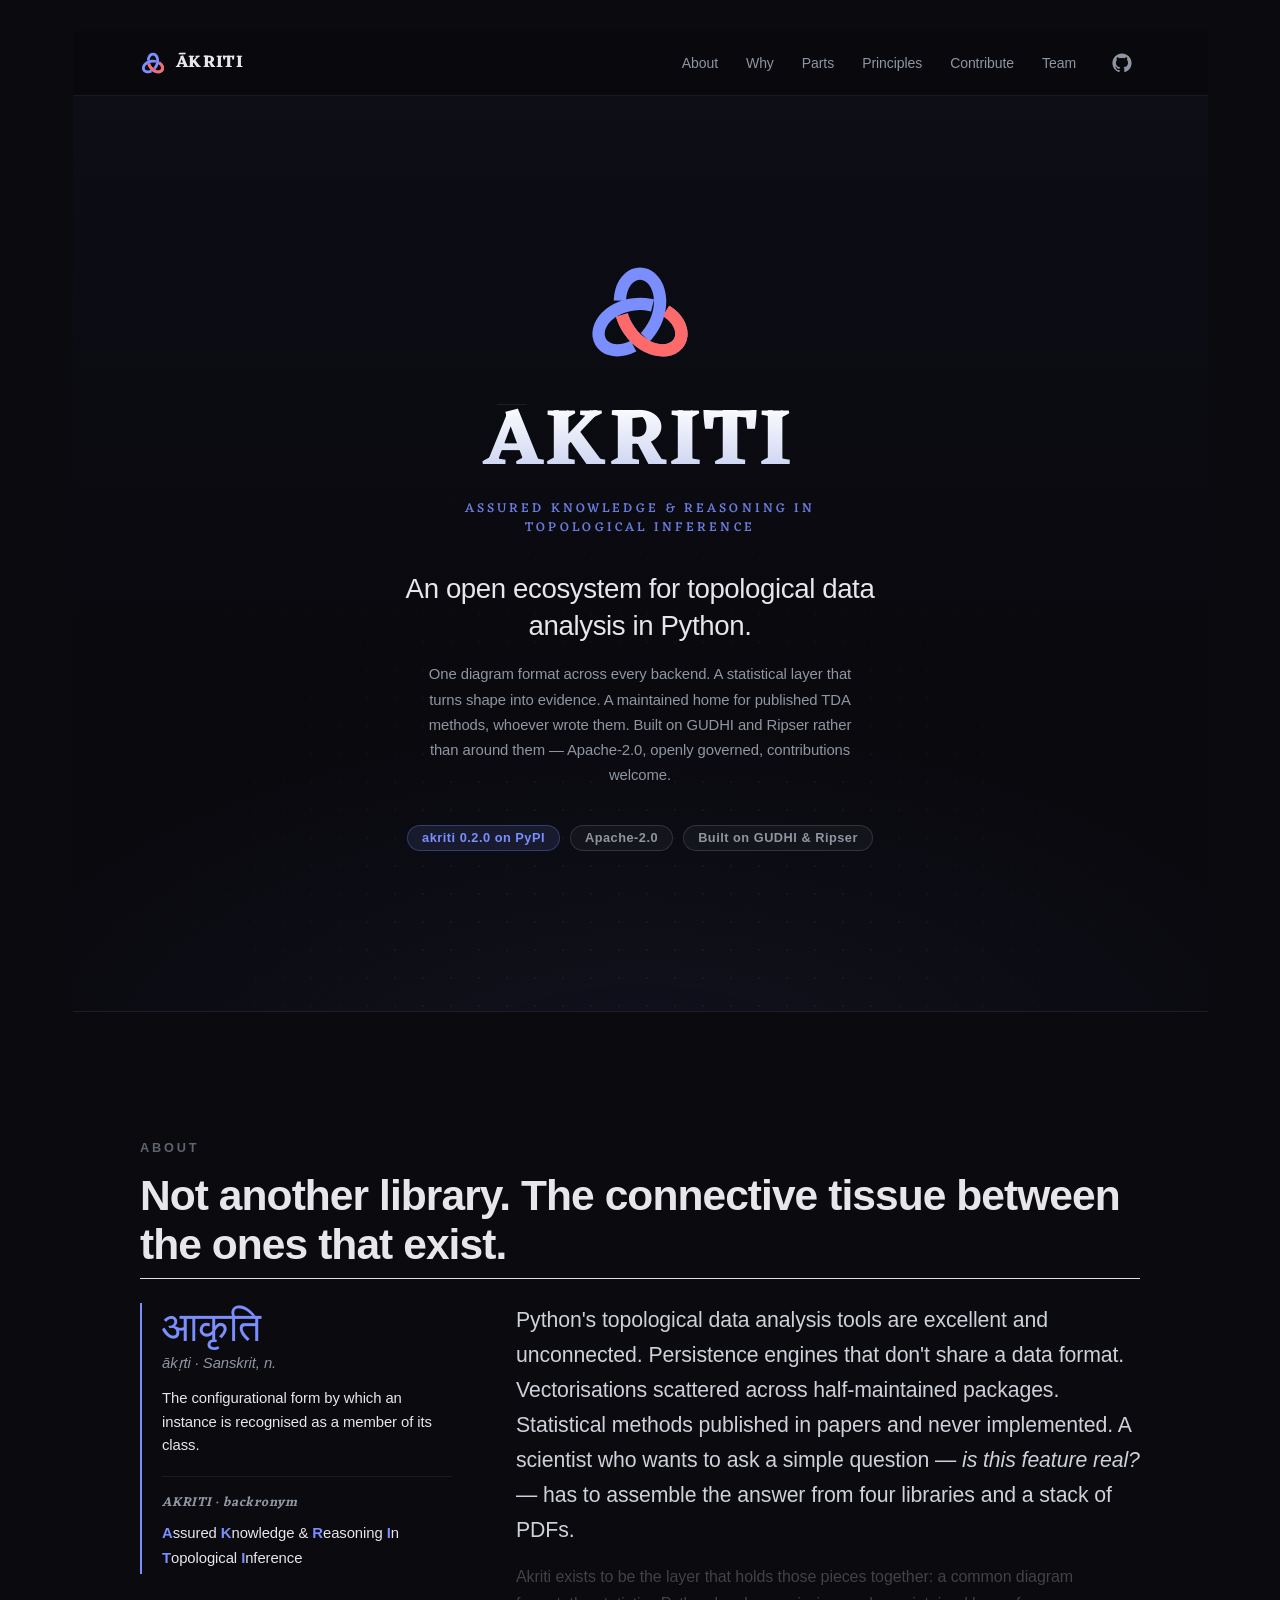
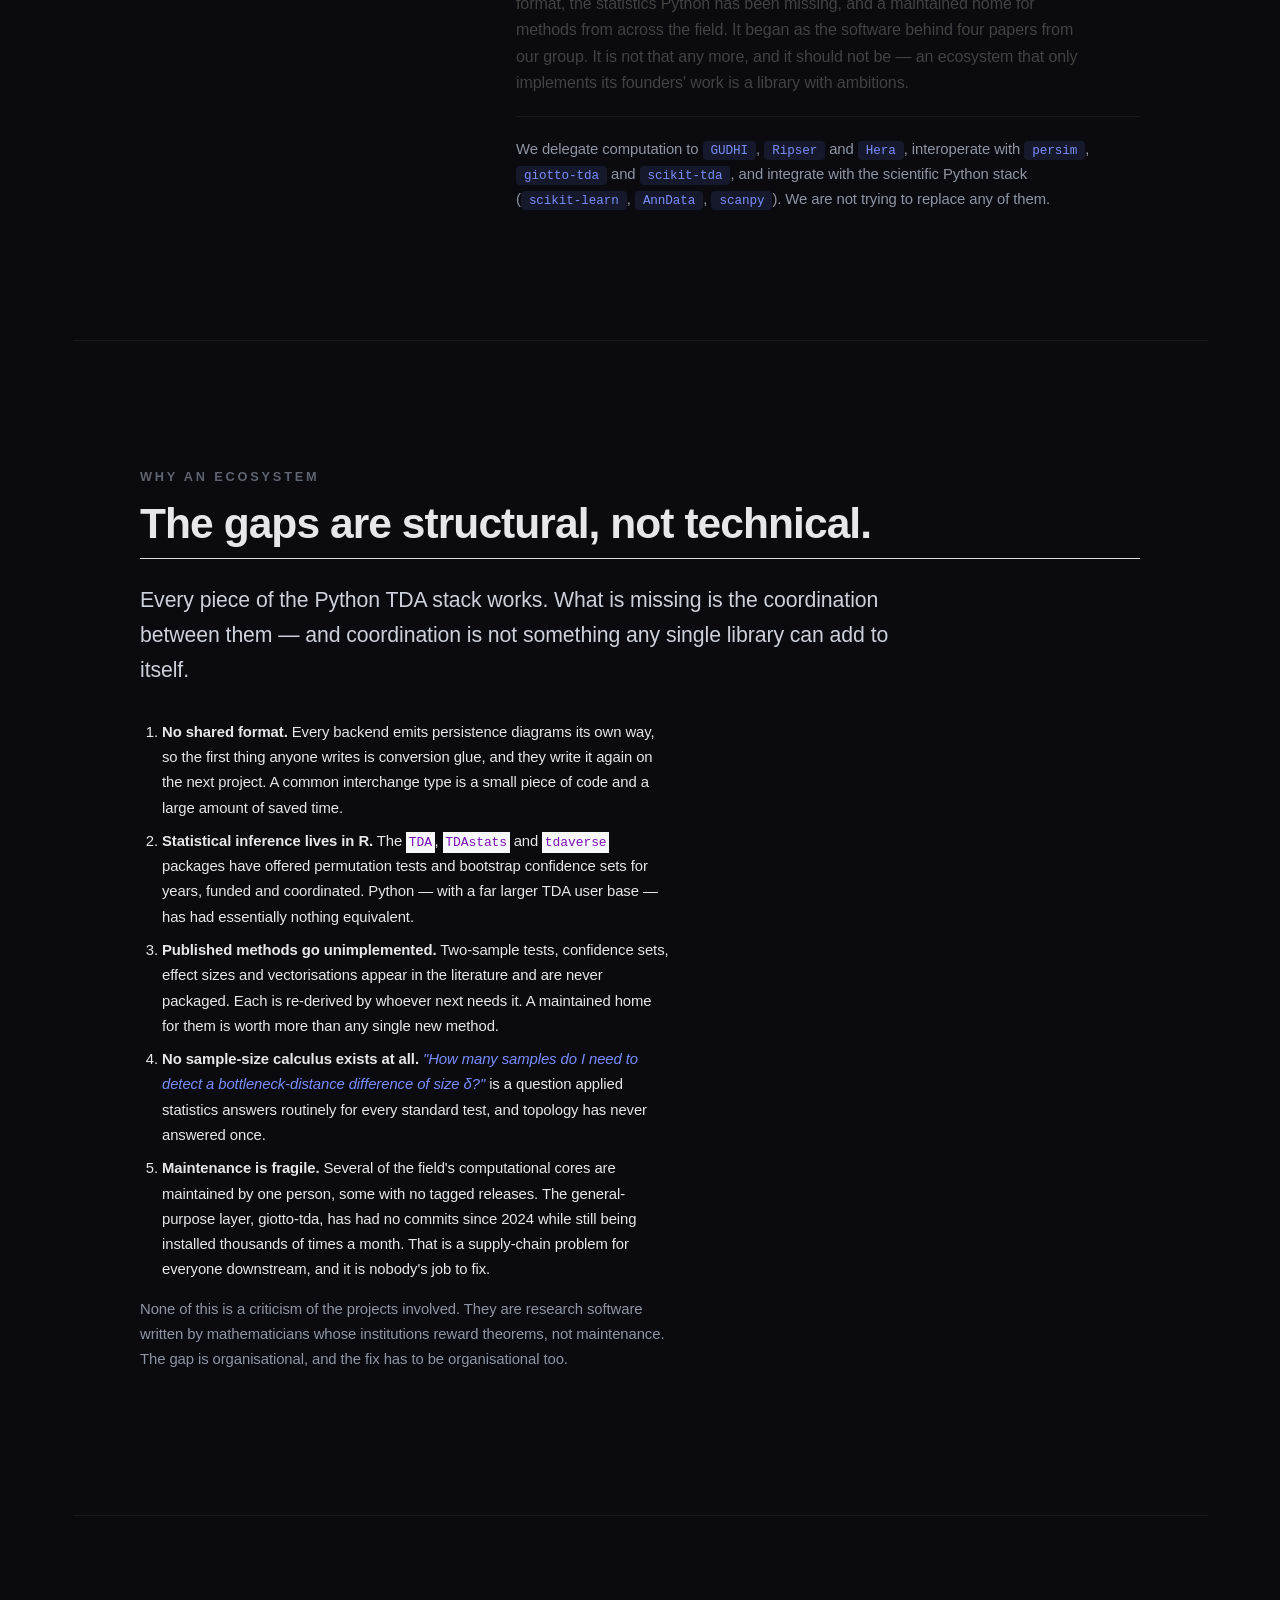
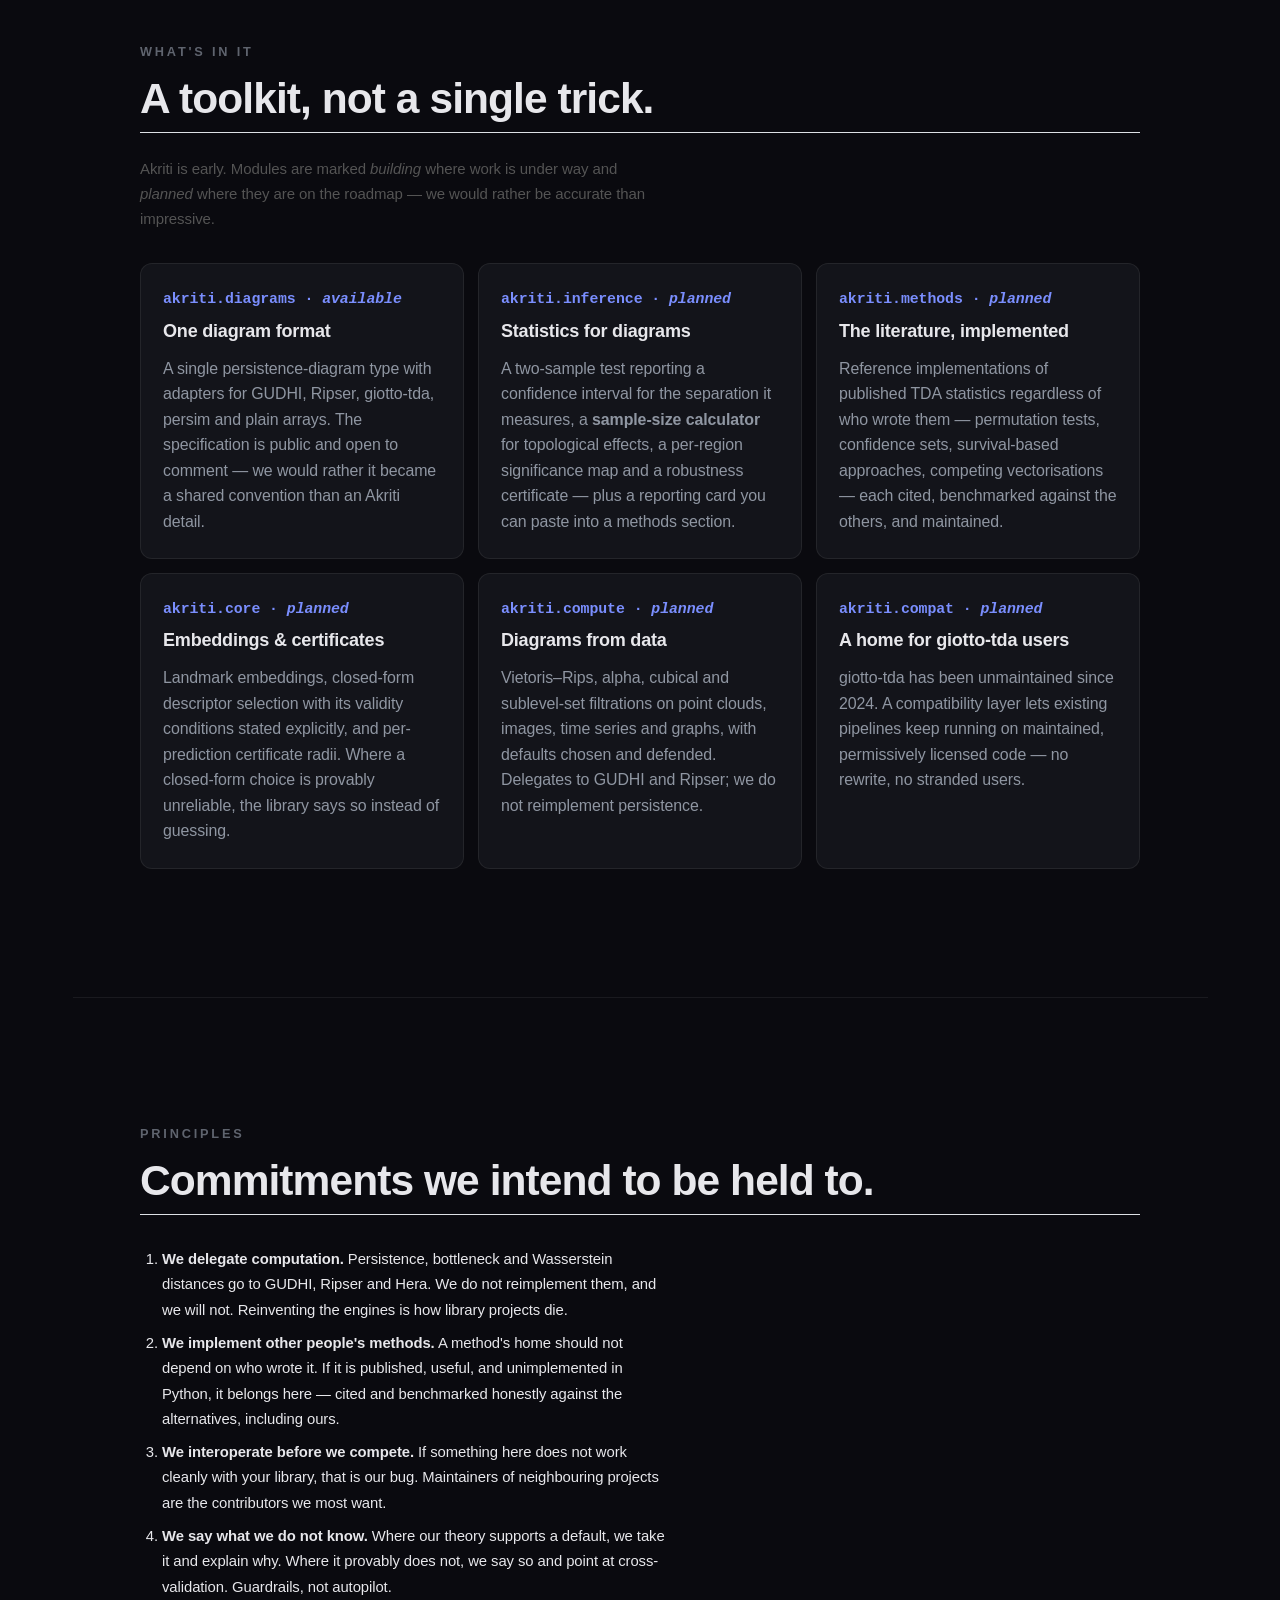
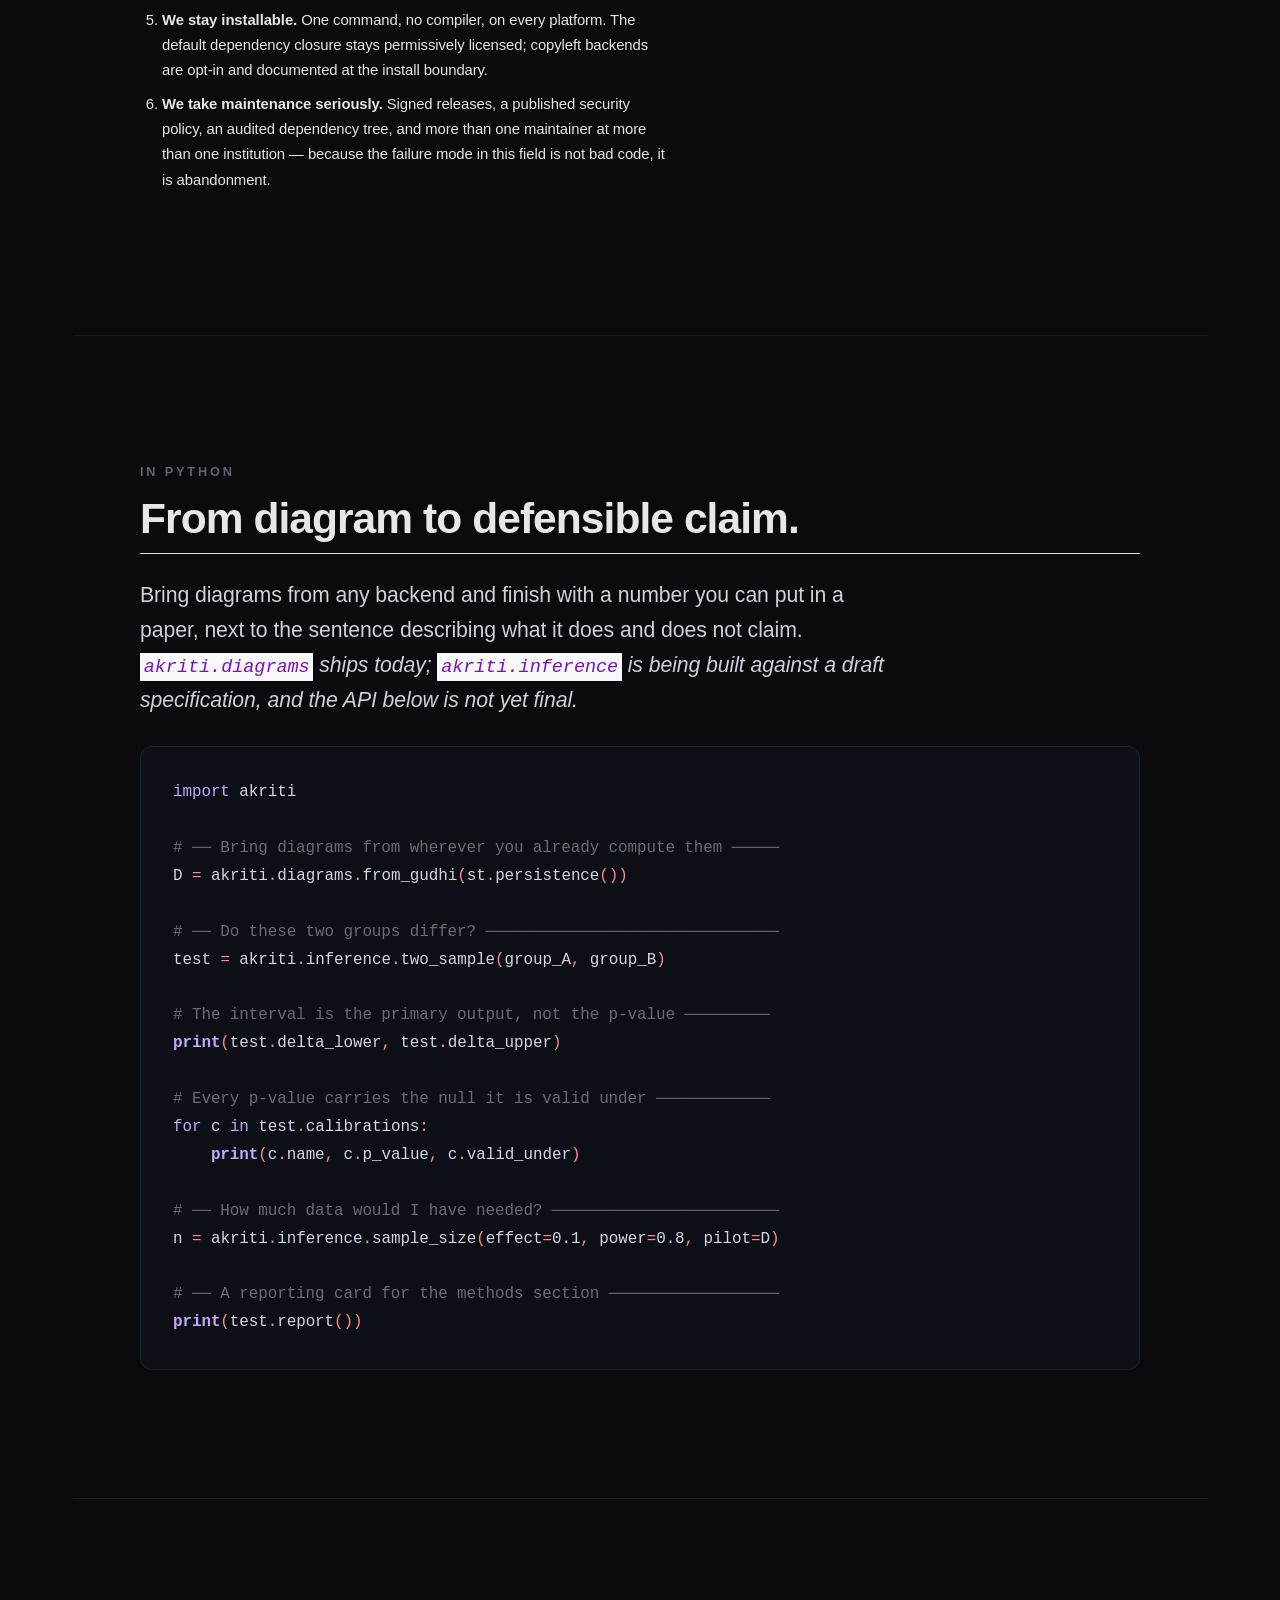
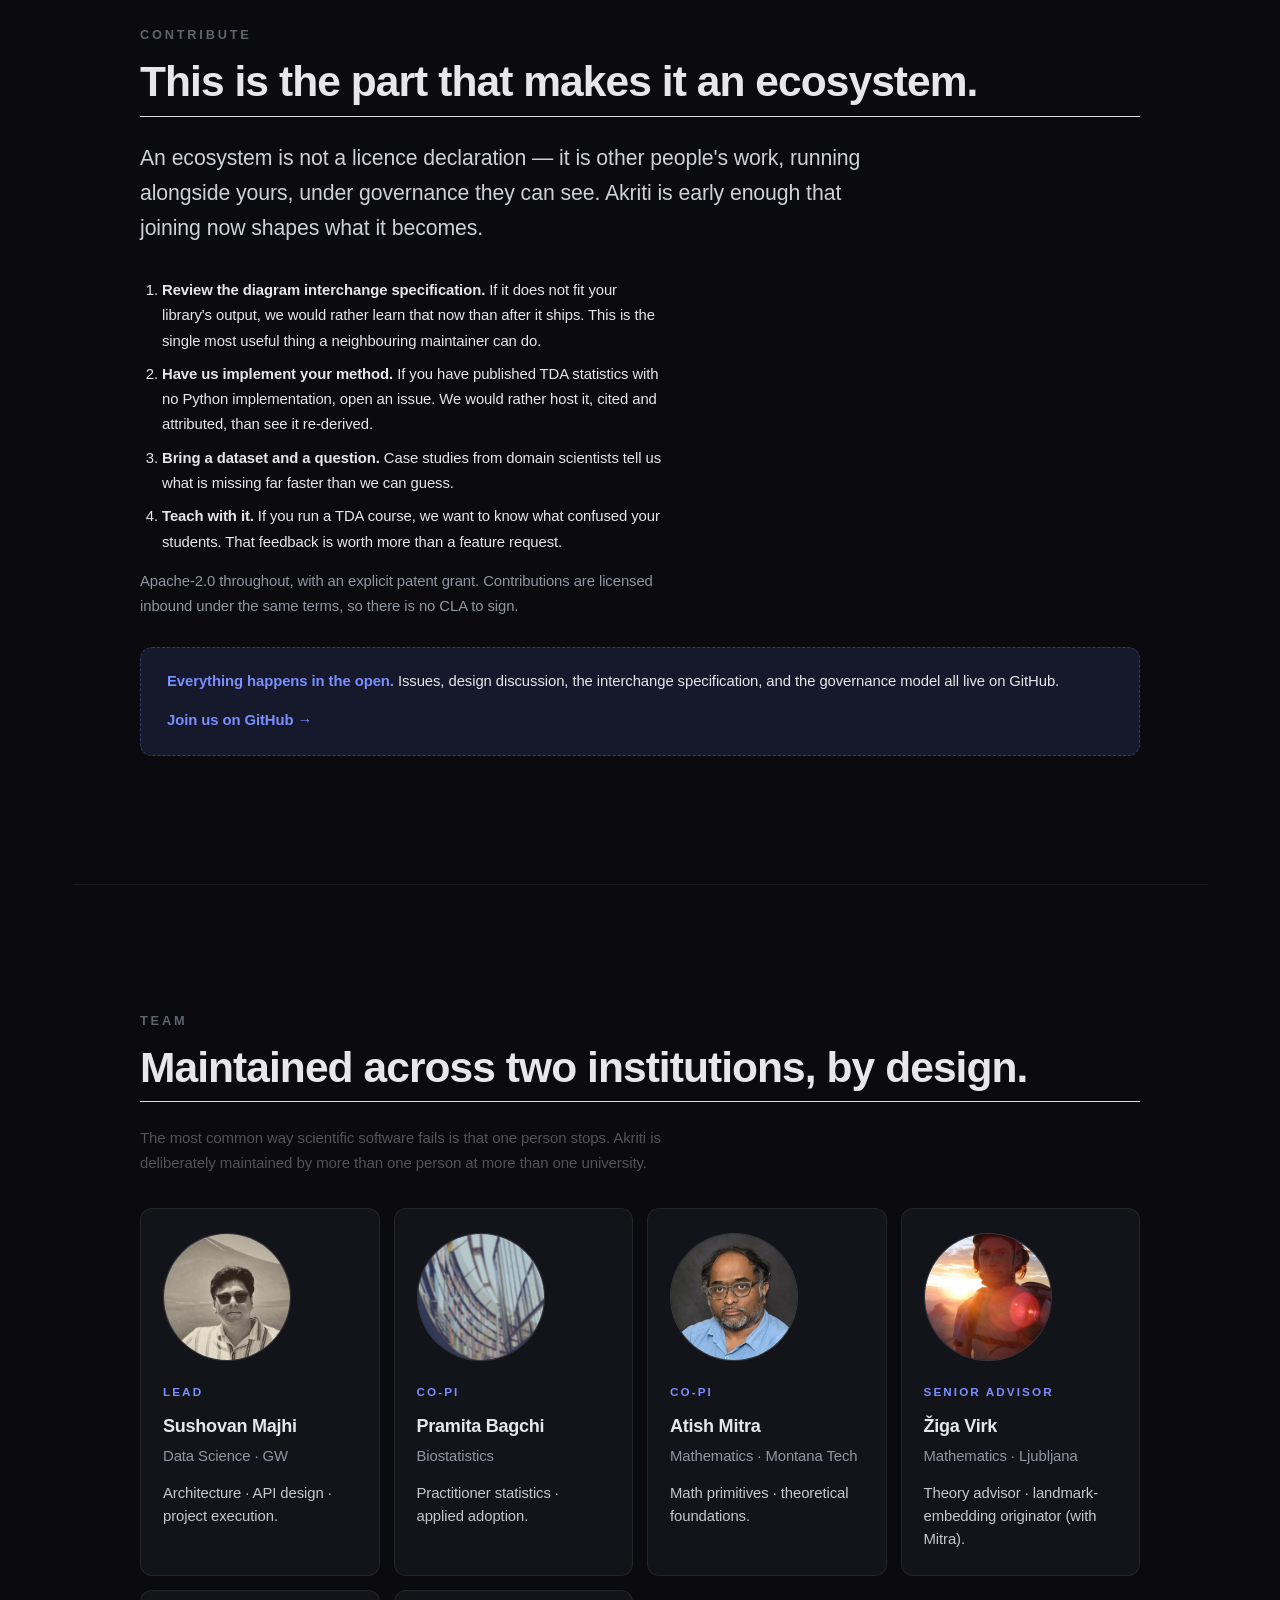
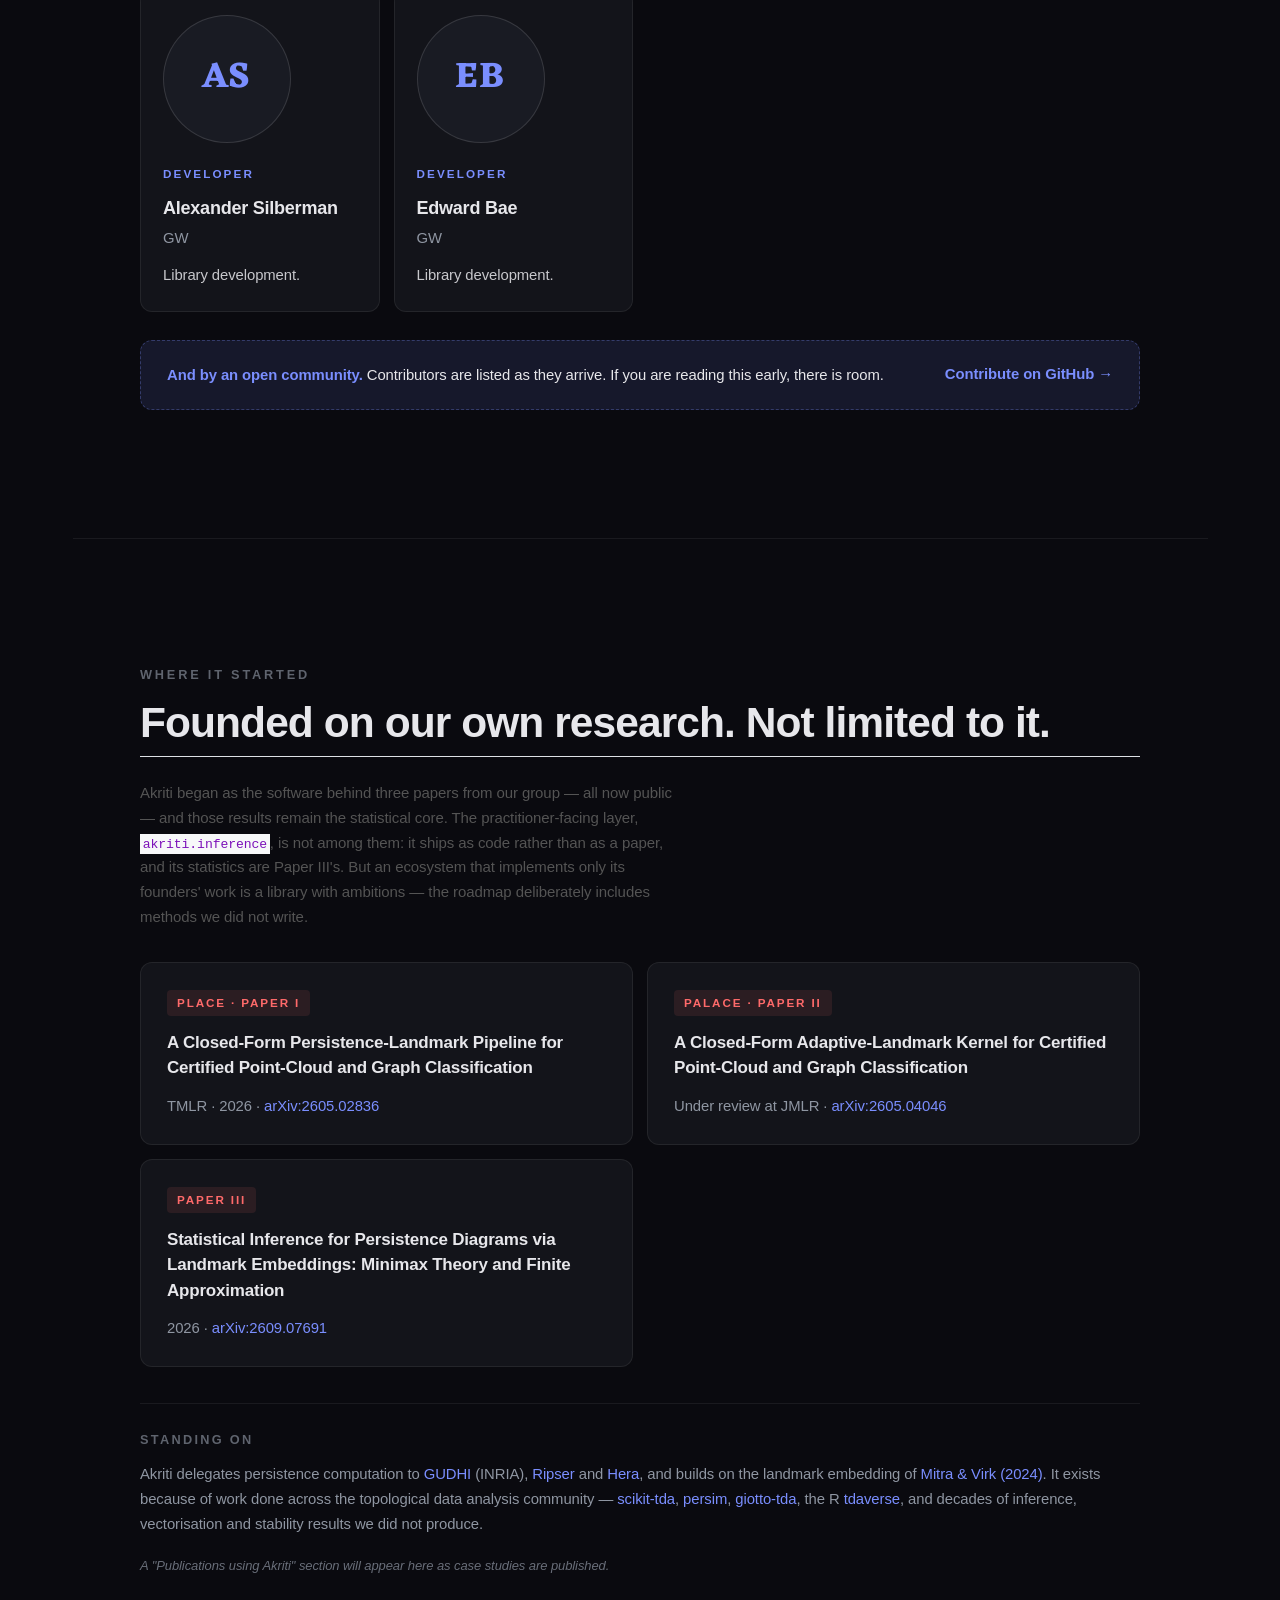
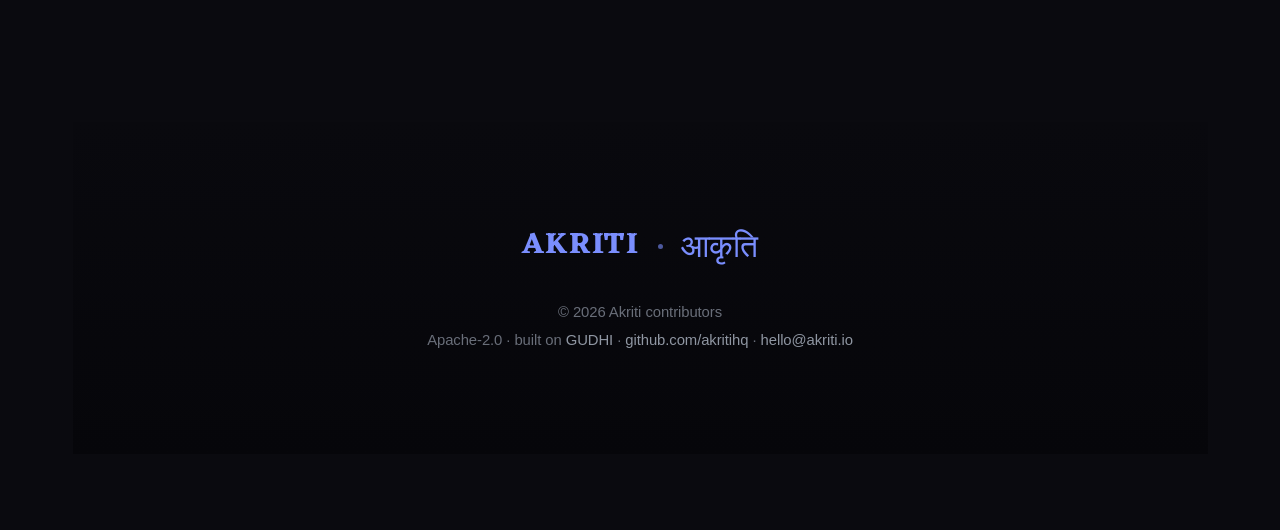
==== commit 2bdc6063: "Site: akriti.castle is akriti.inference, and its specification is a draft The module was renamed on " ====
--- a/docs/index.html
+++ b/docs/index.html
@@ -195,7 +195,7 @@
         <div class="cap-body">A single persistence-diagram type with adapters for GUDHI, Ripser, giotto-tda, persim and plain arrays. The specification is public and open to comment — we would rather it became a shared convention than an Akriti detail.</div>
       </div>
       <div class="cap-card">
-        <div class="cap-name">akriti.castle · <em>planned</em></div>
+        <div class="cap-name">akriti.inference · <em>planned</em></div>
         <div class="cap-title">Statistics for diagrams</div>
         <div class="cap-body">A two-sample test reporting a confidence interval for the separation it measures, a <strong>sample-size calculator</strong> for topological effects, a per-region significance map and a robustness certificate — plus a reporting card you can paste into a methods section.</div>
       </div>
@@ -242,14 +242,14 @@
   <div class="akriti-container">
     <h3 class="section-heading">In Python</h3>
     <h2 class="section-title">From diagram to defensible claim.</h2>
-    <p class="lede">Bring diagrams from any backend and finish with a number you can put in a paper, next to the sentence describing what it does and does not claim. <em><code>akriti.diagrams</code> ships today; <code>akriti.castle</code> is being built against a published specification and the API below is not yet final.</em></p>
+    <p class="lede">Bring diagrams from any backend and finish with a number you can put in a paper, next to the sentence describing what it does and does not claim. <em><code>akriti.diagrams</code> ships today; <code>akriti.inference</code> is being built against a draft specification, and the API below is not yet final.</em></p>
     <pre class="code-block"><span class="k">import</span> <span class="n">akriti</span>
 
 <span class="c"># ── Bring diagrams from wherever you already compute them ─────</span>
 <span class="n">D</span> <span class="o">=</span> <span class="n">akriti</span><span class="o">.</span><span class="n">diagrams</span><span class="o">.</span><span class="n">from_gudhi</span><span class="o">(</span><span class="n">st</span><span class="o">.</span><span class="n">persistence</span><span class="o">())</span>
 
 <span class="c"># ── Do these two groups differ? ───────────────────────────────</span>
-<span class="n">test</span> <span class="o">=</span> <span class="n">akriti</span><span class="o">.</span><span class="n">castle</span><span class="o">.</span><span class="n">two_sample</span><span class="o">(</span><span class="n">group_A</span><span class="o">,</span> <span class="n">group_B</span><span class="o">)</span>
+<span class="n">test</span> <span class="o">=</span> <span class="n">akriti</span><span class="o">.</span><span class="n">inference</span><span class="o">.</span><span class="n">two_sample</span><span class="o">(</span><span class="n">group_A</span><span class="o">,</span> <span class="n">group_B</span><span class="o">)</span>
 
 <span class="c"># The interval is the primary output, not the p-value ─────────</span>
 <span class="b">print</span><span class="o">(</span><span class="n">test</span><span class="o">.</span><span class="n">delta_lower</span><span class="o">,</span> <span class="n">test</span><span class="o">.</span><span class="n">delta_upper</span><span class="o">)</span>
@@ -259,7 +259,7 @@
     <span class="b">print</span><span class="o">(</span><span class="n">c</span><span class="o">.</span><span class="n">name</span><span class="o">,</span> <span class="n">c</span><span class="o">.</span><span class="n">p_value</span><span class="o">,</span> <span class="n">c</span><span class="o">.</span><span class="n">valid_under</span><span class="o">)</span>
 
 <span class="c"># ── How much data would I have needed? ────────────────────────</span>
-<span class="n">n</span> <span class="o">=</span> <span class="n">akriti</span><span class="o">.</span><span class="n">castle</span><span class="o">.</span><span class="n">sample_size</span><span class="o">(</span><span class="n">effect</span><span class="o">=</span><span class="n">0.1</span><span class="o">,</span> <span class="n">power</span><span class="o">=</span><span class="n">0.8</span><span class="o">,</span> <span class="n">pilot</span><span class="o">=</span><span class="n">D</span><span class="o">)</span>
+<span class="n">n</span> <span class="o">=</span> <span class="n">akriti</span><span class="o">.</span><span class="n">inference</span><span class="o">.</span><span class="n">sample_size</span><span class="o">(</span><span class="n">effect</span><span class="o">=</span><span class="n">0.1</span><span class="o">,</span> <span class="n">power</span><span class="o">=</span><span class="n">0.8</span><span class="o">,</span> <span class="n">pilot</span><span class="o">=</span><span class="n">D</span><span class="o">)</span>
 
 <span class="c"># ── A reporting card for the methods section ──────────────────</span>
 <span class="b">print</span><span class="o">(</span><span class="n">test</span><span class="o">.</span><span class="n">report</span><span class="o">())</span></pre>
@@ -362,7 +362,7 @@
   <div class="akriti-container">
     <h3 class="section-heading">Where it started</h3>
     <h2 class="section-title">Founded on our own research. Not limited to it.</h2>
-    <p class="lede" style="font-size:15px;color:#555;">Akriti began as the software behind three papers from our group — all now public — and those results remain the statistical core. CASTLE is not among them: it is the practitioner-facing toolkit, and it ships as code rather than as a paper. But an ecosystem that implements only its founders' work is a library with ambitions — the roadmap deliberately includes methods we did not write.</p>
+    <p class="lede" style="font-size:15px;color:#555;">Akriti began as the software behind three papers from our group — all now public — and those results remain the statistical core. The practitioner-facing layer, <code>akriti.inference</code>, is not among them: it ships as code rather than as a paper, and its statistics are Paper III's. But an ecosystem that implements only its founders' work is a library with ambitions — the roadmap deliberately includes methods we did not write.</p>
     <div class="papers-grid">
       <div class="paper-card">
         <div class="tag">PLACE · Paper I</div>
